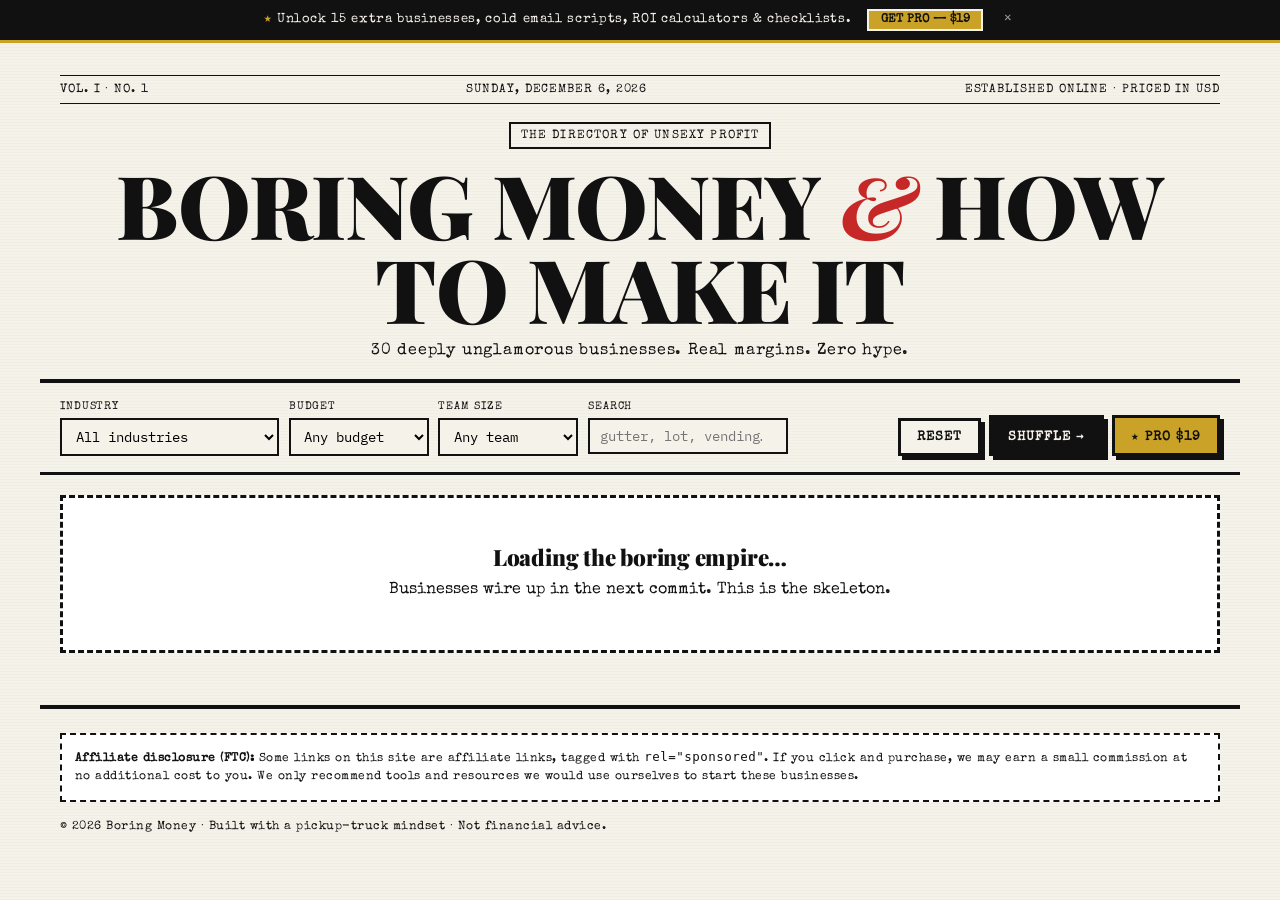
==== boring-money.html @ 85bd0aa6 "Add Boring Money app skeleton (Commit 1/3) Brutalist newspaper UI, Pro unlock scaffolding, modal + t" ====
<!DOCTYPE html>
<html lang="en">
<head>
<meta charset="UTF-8">
<meta name="viewport" content="width=device-width,initial-scale=1">
<meta name="description" content="Boring Money — the directory of unsexy, unglamorous, deeply profitable businesses you can start with sweat and a pickup truck.">
<title>BORING MONEY — Unsexy Businesses That Print Cash</title>
<link rel="preconnect" href="https://fonts.googleapis.com">
<link rel="preconnect" href="https://fonts.gstatic.com" crossorigin>
<link href="https://fonts.googleapis.com/css2?family=Playfair+Display:wght@700;900&family=Special+Elite&family=IBM+Plex+Mono:wght@400;600;700&display=swap" rel="stylesheet">
<style>
/* ============================================================
   BORING MONEY — brutalist newspaper aesthetic
   Free = black ink on newsprint cream.
   Pro  = gold-leaf premium treatment (stacked, not replacing).
   ============================================================ */

*,*::before,*::after{box-sizing:border-box;margin:0;padding:0}
html{scroll-behavior:smooth}
body{
  font-family:'IBM Plex Mono',ui-monospace,Menlo,monospace;
  background:#f5f2ea;
  color:#111;
  line-height:1.5;
  min-height:100vh;
  -webkit-font-smoothing:antialiased;
  background-image:
    repeating-linear-gradient(0deg, rgba(0,0,0,0.018) 0 1px, transparent 1px 3px);
}
a{color:inherit;text-decoration:underline;text-underline-offset:3px;text-decoration-thickness:2px}
a:hover{background:#111;color:#f5f2ea}
button{font-family:inherit;cursor:pointer;background:none;border:none;color:inherit}
h1,h2,h3,h4{font-family:'Playfair Display',Georgia,serif;font-weight:900;letter-spacing:-0.01em;line-height:1.05}
.meta{font-family:'Special Elite',monospace;letter-spacing:0.04em;text-transform:uppercase;font-size:.78rem}

/* ---------- Pro banner (sticky, subtle) ---------- */
.pro-banner{
  position:sticky;top:0;z-index:50;
  background:#111;color:#f5f2ea;
  border-bottom:3px solid #c9a227;
  font-family:'Special Elite',monospace;
  font-size:.82rem;letter-spacing:.05em;
  padding:.55rem 1rem;
  display:flex;align-items:center;justify-content:center;gap:1rem;flex-wrap:wrap;
}
.pro-banner .gold{color:#c9a227;font-weight:700}
.pro-banner button.cta{
  background:#c9a227;color:#111;padding:.2rem .7rem;border:2px solid #f5f2ea;
  font-weight:700;text-transform:uppercase;font-size:.75rem;
}
.pro-banner button.cta:hover{background:#f5f2ea;color:#111;border-color:#c9a227}
.pro-banner .dismiss{opacity:.6;font-size:1rem;padding:0 .3rem}
.pro-banner .dismiss:hover{opacity:1;background:none;color:#c9a227}
body.is-pro .pro-banner{background:#c9a227;color:#111;border-bottom-color:#111}
body.is-pro .pro-banner .gold{color:#111}
body.is-pro .pro-banner button.cta{display:none}

/* ---------- Masthead (newspaper-style header) ---------- */
.masthead{
  max-width:1200px;margin:0 auto;padding:2rem 1.25rem 1rem;
  border-bottom:4px solid #111;text-align:center;
}
.masthead .dateline{
  display:flex;justify-content:space-between;align-items:center;
  border-top:1px solid #111;border-bottom:1px solid #111;
  padding:.3rem 0;margin-bottom:1rem;
  font-family:'Special Elite',monospace;font-size:.72rem;letter-spacing:.08em;text-transform:uppercase;
}
.masthead h1{
  font-size:clamp(2.4rem,8vw,5.5rem);
  line-height:.95;
  text-transform:uppercase;
}
.masthead h1 .amp{font-style:italic;font-weight:700;color:#c62828}
.masthead .tagline{
  font-family:'Special Elite',monospace;
  margin-top:.6rem;font-size:1rem;letter-spacing:.05em;
}
.masthead .kicker{
  display:inline-block;border:2px solid #111;padding:.2rem .6rem;margin-bottom:.8rem;
  font-family:'Special Elite',monospace;text-transform:uppercase;font-size:.72rem;letter-spacing:.1em;
}

/* ---------- Toolbar (filters + shuffle + pro unlock) ---------- */
.toolbar{
  max-width:1200px;margin:0 auto;padding:1rem 1.25rem;
  border-bottom:3px solid #111;
  display:grid;
  grid-template-columns:1fr auto;
  gap:1rem;align-items:end;
}
.filters{display:flex;flex-wrap:wrap;gap:.6rem}
.filters label{
  display:flex;flex-direction:column;gap:.15rem;
  font-family:'Special Elite',monospace;font-size:.7rem;letter-spacing:.08em;text-transform:uppercase;
}
.filters select,.filters input[type=search]{
  font-family:'IBM Plex Mono',monospace;font-size:.85rem;
  background:#f5f2ea;border:2px solid #111;padding:.45rem .6rem;min-width:140px;
  border-radius:0;
}
.filters input[type=search]{min-width:200px}
.filters select:focus,.filters input[type=search]:focus{outline:3px solid #c62828;outline-offset:-2px}
.actions{display:flex;gap:.5rem;flex-wrap:wrap;justify-content:flex-end;align-items:flex-end}
.btn{
  font-family:'Special Elite',monospace;
  text-transform:uppercase;letter-spacing:.08em;
  padding:.6rem 1rem;border:3px solid #111;background:#f5f2ea;color:#111;
  font-size:.8rem;font-weight:700;
  box-shadow:4px 4px 0 #111;
  transition:transform .08s ease, box-shadow .08s ease;
}
.btn:hover{transform:translate(2px,2px);box-shadow:2px 2px 0 #111}
.btn:active{transform:translate(4px,4px);box-shadow:0 0 0 #111}
.btn-primary{background:#111;color:#f5f2ea}
.btn-gold{background:#c9a227;color:#111;border-color:#111;box-shadow:4px 4px 0 #111}
.btn-gold:hover{background:#b9901c}
.btn-danger{background:#c62828;color:#f5f2ea}

/* ---------- Grid of cards ---------- */
.grid{
  max-width:1200px;margin:0 auto;padding:1.25rem;
  display:grid;gap:1rem;
  grid-template-columns:repeat(auto-fill,minmax(280px,1fr));
}
.grid-heading{
  grid-column:1/-1;
  display:flex;align-items:baseline;justify-content:space-between;gap:1rem;
  border-top:6px double #111;border-bottom:2px solid #111;
  padding:.6rem 0;margin-top:1rem;
}
.grid-heading h2{font-size:1.6rem;text-transform:uppercase}
.grid-heading .meta{opacity:.75}

/* ---------- Business card ---------- */
.card{
  background:#fff;border:3px solid #111;
  padding:1rem;position:relative;
  display:flex;flex-direction:column;gap:.6rem;
  box-shadow:5px 5px 0 #111;
  transition:transform .1s ease, box-shadow .1s ease;
  cursor:pointer;
  min-height:260px;
}
.card:hover{transform:translate(-2px,-2px);box-shadow:7px 7px 0 #111}
.card .industry-tag{
  position:absolute;top:-1px;left:-1px;
  background:#111;color:#f5f2ea;
  font-family:'Special Elite',monospace;font-size:.65rem;
  padding:.15rem .45rem;letter-spacing:.08em;text-transform:uppercase;
}
.card h3{font-size:1.45rem;line-height:1.05;padding-top:1rem;text-transform:uppercase}
.card .desc{font-size:.85rem;opacity:.85;flex:1}
.card .stats{
  display:grid;grid-template-columns:repeat(2,1fr);gap:.3rem .8rem;
  font-size:.72rem;font-family:'Special Elite',monospace;
  border-top:1px dashed #111;padding-top:.5rem;
}
.card .stats b{font-family:'IBM Plex Mono',monospace;font-weight:700;display:block;font-size:.9rem}
.card .tags{display:flex;flex-wrap:wrap;gap:.3rem}
.card .tag{
  font-family:'Special Elite',monospace;font-size:.65rem;
  border:1.5px solid #111;padding:.08rem .35rem;text-transform:uppercase;letter-spacing:.04em;
}
.card .score-stamp{
  position:absolute;top:.6rem;right:.6rem;
  width:54px;height:54px;border-radius:50%;
  border:2.5px solid #111;
  display:flex;flex-direction:column;align-items:center;justify-content:center;
  font-family:'Special Elite',monospace;
  transform:rotate(8deg);
  background:#f5f2ea;
}
.card .score-stamp .n{font-size:1.2rem;font-weight:700;line-height:1}
.card .score-stamp .l{font-size:.55rem;letter-spacing:.06em}

/* Pro-only cards: gold treatment + lock */
.card.pro{
  background:#fff8e1;border-color:#8a6a00;
  box-shadow:5px 5px 0 #c9a227;
}
.card.pro:hover{box-shadow:7px 7px 0 #c9a227}
.card.pro .industry-tag{background:#c9a227;color:#111}
.card.pro .score-stamp{border-color:#8a6a00;background:#c9a227;color:#111}
.card.pro .pro-badge{
  position:absolute;top:.5rem;right:4rem;
  background:#c9a227;color:#111;
  font-family:'Special Elite',monospace;font-size:.65rem;
  padding:.1rem .4rem;border:2px solid #111;
  transform:rotate(-6deg);letter-spacing:.1em;font-weight:700;
}
.card.locked{position:relative;overflow:hidden}
.card.locked .lock-overlay{
  position:absolute;inset:0;
  background:rgba(255,248,225,0.82);
  backdrop-filter:blur(4px);-webkit-backdrop-filter:blur(4px);
  display:flex;flex-direction:column;align-items:center;justify-content:center;gap:.7rem;
  text-align:center;padding:1rem;
}
.card.locked .lock-overlay .lock-icon{font-size:2rem}
.card.locked .lock-overlay h4{font-family:'Playfair Display',serif;font-size:1.1rem;text-transform:uppercase}
.card.locked .lock-overlay p{font-size:.78rem;opacity:.85}
body.is-pro .card.locked .lock-overlay{display:none}

/* ---------- Modal ---------- */
.modal-backdrop{
  position:fixed;inset:0;background:rgba(17,17,17,.75);
  display:none;align-items:flex-start;justify-content:center;
  padding:2rem 1rem;z-index:100;overflow-y:auto;
}
.modal-backdrop.open{display:flex}
.modal{
  background:#f5f2ea;border:4px solid #111;
  max-width:820px;width:100%;
  box-shadow:12px 12px 0 #111;
  position:relative;
}
.modal-head{
  background:#111;color:#f5f2ea;
  padding:1rem 1.25rem;
  display:flex;justify-content:space-between;align-items:flex-start;gap:1rem;
  border-bottom:4px solid #c62828;
}
.modal-head h2{font-size:clamp(1.5rem,3.5vw,2.3rem);text-transform:uppercase;line-height:1}
.modal-head .sub{font-family:'Special Elite',monospace;font-size:.78rem;letter-spacing:.08em;opacity:.8;margin-top:.3rem}
.modal-close{
  background:#c62828;color:#f5f2ea;font-size:1.3rem;
  width:2rem;height:2rem;line-height:1;
  border:2px solid #f5f2ea;flex-shrink:0;
}
.modal-close:hover{background:#f5f2ea;color:#c62828;border-color:#c62828}
.modal-body{padding:1.25rem}
.modal-body section{border-top:2px solid #111;padding:1rem 0;margin-top:1rem}
.modal-body section:first-child{border-top:none;margin-top:0;padding-top:0}
.modal-body h3{
  font-size:1.25rem;margin-bottom:.6rem;text-transform:uppercase;
  display:flex;align-items:center;gap:.6rem;
}
.modal-body h3::before{content:"§";color:#c62828}
.modal-body .stat-row{
  display:grid;grid-template-columns:repeat(auto-fit,minmax(140px,1fr));gap:.6rem;
}
.modal-body .stat-box{
  background:#fff;border:2.5px solid #111;padding:.6rem;
}
.modal-body .stat-box .l{font-family:'Special Elite',monospace;font-size:.65rem;letter-spacing:.08em;text-transform:uppercase;opacity:.8}
.modal-body .stat-box .v{font-family:'Playfair Display',serif;font-weight:900;font-size:1.2rem;line-height:1.1}
.modal-body ol{padding-left:1.2rem;display:flex;flex-direction:column;gap:.35rem}
.modal-body ol li{font-size:.88rem}
.modal-body .aff-list{display:flex;flex-direction:column;gap:.55rem;margin-top:.4rem}
.modal-body .aff-item{
  border:2px solid #111;background:#fff;padding:.6rem .8rem;
  display:flex;justify-content:space-between;align-items:center;gap:.8rem;
  font-size:.85rem;
}
.modal-body .aff-item .aff-disclosure{font-family:'Special Elite',monospace;font-size:.62rem;opacity:.7}
.modal-body .aff-cta{
  background:#111;color:#f5f2ea;padding:.3rem .7rem;
  text-decoration:none;font-family:'Special Elite',monospace;font-size:.75rem;letter-spacing:.06em;text-transform:uppercase;
  border:2px solid #111;flex-shrink:0;
}
.modal-body .aff-cta:hover{background:#c9a227;color:#111}

/* Pro sections inside modal */
.pro-section{
  background:#fff8e1;border:3px solid #c9a227;
  padding:1rem;margin-top:1rem;position:relative;
}
.pro-section::before{
  content:"PRO";position:absolute;top:-12px;left:1rem;
  background:#c9a227;color:#111;font-family:'Special Elite',monospace;
  padding:.1rem .5rem;border:2px solid #111;font-weight:700;letter-spacing:.12em;font-size:.7rem;
}
.pro-section h3::before{content:"★";color:#c9a227}
.pro-locked{
  position:relative;min-height:80px;
  background:repeating-linear-gradient(45deg,#fff8e1 0 10px,#f3e4a8 10px 20px);
  border:3px dashed #8a6a00;
  padding:1.2rem;text-align:center;
  font-family:'Special Elite',monospace;
}
.pro-locked strong{display:block;font-size:1rem;margin-bottom:.3rem}
body.is-pro .pro-locked{display:none}
body:not(.is-pro) .pro-content{display:none}

/* ROI calculator */
.roi-calc{display:grid;grid-template-columns:repeat(auto-fit,minmax(180px,1fr));gap:.7rem;margin-top:.6rem}
.roi-input{display:flex;flex-direction:column;gap:.2rem}
.roi-input label{font-family:'Special Elite',monospace;font-size:.7rem;letter-spacing:.06em;text-transform:uppercase}
.roi-input input{
  font-family:'IBM Plex Mono',monospace;font-size:.95rem;
  background:#fff;border:2px solid #111;padding:.4rem .5rem;border-radius:0;
}
.roi-output{
  margin-top:.8rem;background:#111;color:#c9a227;padding:.8rem;
  display:grid;grid-template-columns:repeat(auto-fit,minmax(160px,1fr));gap:.6rem;
}
.roi-output .o{border-left:3px solid #c9a227;padding-left:.5rem}
.roi-output .o .l{font-family:'Special Elite',monospace;font-size:.65rem;letter-spacing:.06em;text-transform:uppercase;color:#f5f2ea;opacity:.7}
.roi-output .o .v{font-family:'Playfair Display',serif;font-weight:900;font-size:1.4rem;color:#c9a227}

/* Email template */
.email-tpl{background:#111;color:#f5f2ea;border:3px solid #c9a227;padding:1rem;font-size:.82rem;white-space:pre-wrap}
.email-tpl .subj{color:#c9a227;font-weight:700;margin-bottom:.5rem}

/* Checklist */
.checklist{list-style:none;padding:0;display:flex;flex-direction:column;gap:.3rem}
.checklist li{
  display:flex;align-items:flex-start;gap:.5rem;
  padding:.35rem .5rem;border:2px solid #111;background:#fff;font-size:.85rem;
}
.checklist li input[type=checkbox]{accent-color:#c9a227;transform:scale(1.2);margin-top:.2rem;flex-shrink:0}
.checklist li.done{text-decoration:line-through;opacity:.55;background:#fff8e1}

/* ---------- Unlock modal ---------- */
.unlock-modal .modal{max-width:520px}
.unlock-modal .price{
  font-family:'Playfair Display',serif;font-weight:900;font-size:3rem;line-height:1;color:#c9a227;
  display:flex;align-items:baseline;gap:.4rem;
}
.unlock-modal .price small{font-size:1rem;color:#f5f2ea;font-family:'Special Elite',monospace}
.unlock-modal ul{list-style:none;padding:0;display:flex;flex-direction:column;gap:.4rem;margin:1rem 0}
.unlock-modal ul li{
  padding-left:1.8rem;position:relative;font-size:.9rem;
}
.unlock-modal ul li::before{
  content:"★";position:absolute;left:0;top:0;
  color:#c9a227;font-size:1.2rem;line-height:1;
}

/* ---------- Footer / disclosure ---------- */
footer.site-footer{
  max-width:1200px;margin:2rem auto 0;padding:1.5rem 1.25rem;
  border-top:4px solid #111;
  font-family:'Special Elite',monospace;font-size:.78rem;letter-spacing:.04em;
  display:grid;gap:1rem;
}
.disclosure{
  border:2px dashed #111;padding:.8rem;background:#fff;
}

/* ---------- Toast ---------- */
.toast{
  position:fixed;bottom:1rem;left:50%;transform:translateX(-50%);
  background:#111;color:#c9a227;padding:.7rem 1.2rem;
  border:3px solid #c9a227;font-family:'Special Elite',monospace;letter-spacing:.08em;
  z-index:200;font-size:.85rem;
  animation:toast-in .25s ease;
}
@keyframes toast-in{from{transform:translate(-50%,20px);opacity:0}to{transform:translate(-50%,0);opacity:1}}

/* ---------- Empty state ---------- */
.empty-state{
  grid-column:1/-1;padding:3rem;text-align:center;
  border:3px dashed #111;background:#fff;
  font-family:'Special Elite',monospace;
}

/* ---------- Responsive ---------- */
@media(max-width:720px){
  .toolbar{grid-template-columns:1fr}
  .actions{justify-content:flex-start}
  .masthead h1{font-size:clamp(2.2rem,10vw,4rem)}
  .modal-body{padding:1rem}
  .card{min-height:auto}
  .filters select,.filters input[type=search]{min-width:0;width:100%}
  .filters label{flex:1 1 40%}
}

@media print{
  .pro-banner,.toolbar,footer,.modal-close,.btn{display:none!important}
  .modal-backdrop{position:static;background:none;padding:0}
  .modal{box-shadow:none;border:2px solid #111;max-width:100%}
  body{background:#fff}
}
</style>
</head>
<body>

<!-- ================= STICKY PRO BANNER ================= -->
<div class="pro-banner" id="proBanner" role="complementary">
  <span><span class="gold">★</span> Unlock 15 extra businesses, cold email scripts, ROI calculators & checklists.</span>
  <button class="cta" data-action="open-unlock">Get Pro — $19</button>
  <button class="dismiss" aria-label="Dismiss" data-action="dismiss-banner">×</button>
</div>

<!-- ================= MASTHEAD ================= -->
<header class="masthead">
  <div class="dateline">
    <span>Vol. I · No. 1</span>
    <span id="todayDate">—</span>
    <span>Established online · Priced in USD</span>
  </div>
  <span class="kicker">The Directory of Unsexy Profit</span>
  <h1>Boring Money <span class="amp">&amp;</span> How to Make It</h1>
  <p class="tagline">30 deeply unglamorous businesses. Real margins. Zero hype.</p>
</header>

<!-- ================= TOOLBAR (filters + actions) ================= -->
<div class="toolbar">
  <div class="filters" id="filters">
    <label>Industry
      <select id="f-industry">
        <option value="">All industries</option>
        <option value="cleaning">Cleaning</option>
        <option value="vending">Vending / Self-service</option>
        <option value="outdoor">Outdoor / Property</option>
        <option value="trade">Trade services</option>
        <option value="logistics">Mobile / Logistics</option>
        <option value="niche">Niche B2B</option>
      </select>
    </label>
    <label>Budget
      <select id="f-budget">
        <option value="">Any budget</option>
        <option value="low">Under $5k</option>
        <option value="mid">$5k – $25k</option>
        <option value="high">$25k +</option>
      </select>
    </label>
    <label>Team size
      <select id="f-team">
        <option value="">Any team</option>
        <option value="solo">Solo</option>
        <option value="small">2–4 people</option>
        <option value="larger">5+ people</option>
      </select>
    </label>
    <label>Search
      <input id="f-search" type="search" placeholder="gutter, lot, vending…">
    </label>
  </div>
  <div class="actions">
    <button class="btn" data-action="reset">Reset</button>
    <button class="btn btn-primary" data-action="shuffle">Shuffle →</button>
    <button class="btn btn-gold" data-action="open-unlock" id="unlockBtn">★ Pro $19</button>
  </div>
</div>

<!-- ================= CARDS GRID (populated by JS) ================= -->
<main class="grid" id="grid" aria-live="polite"></main>

<!-- ================= DETAIL MODAL (populated by JS) ================= -->
<div class="modal-backdrop" id="modal" role="dialog" aria-modal="true" aria-labelledby="modalTitle">
  <div class="modal">
    <div class="modal-head">
      <div>
        <h2 id="modalTitle">—</h2>
        <div class="sub" id="modalSub">—</div>
      </div>
      <button class="modal-close" data-action="close-modal" aria-label="Close">×</button>
    </div>
    <div class="modal-body" id="modalBody"></div>
  </div>
</div>

<!-- ================= UNLOCK MODAL ================= -->
<div class="modal-backdrop unlock-modal" id="unlockModal" role="dialog" aria-modal="true">
  <div class="modal">
    <div class="modal-head">
      <div>
        <h2>Unlock The Pro Pack</h2>
        <div class="sub">One-time purchase · Lifetime updates</div>
      </div>
      <button class="modal-close" data-action="close-unlock" aria-label="Close">×</button>
    </div>
    <div class="modal-body">
      <div class="price">$19<small>/ one-time</small></div>
      <ul>
        <li>15 additional boring businesses (porta-potty rental, ATM routes, concrete leveling…)</li>
        <li>1 cold email template per industry (6 tested scripts)</li>
        <li>ROI calculator embedded on the top 5 businesses</li>
        <li>12-step startup checklist per business</li>
        <li>Lifetime free updates — new businesses added monthly</li>
      </ul>
      <!-- AFFILIATE: gumroad-pro-pack -->
      <a class="btn btn-gold" href="#" data-aff="gumroad-pro-pack" rel="nofollow" style="display:block;text-align:center;text-decoration:none;padding:.9rem 1rem;font-size:1rem">
        Buy on Gumroad — $19 →
      </a>
      <p class="meta" style="margin-top:.8rem;opacity:.7;text-align:center">
        Already purchased? <button class="btn" style="padding:.35rem .6rem;box-shadow:none" data-action="simulate-pro">Simulate unlock (dev)</button>
      </p>
    </div>
  </div>
</div>

<!-- ================= FOOTER ================= -->
<footer class="site-footer">
  <div class="disclosure">
    <strong>Affiliate disclosure (FTC):</strong>
    Some links on this site are affiliate links, tagged with <code>rel="sponsored"</code>.
    If you click and purchase, we may earn a small commission at no additional cost to you.
    We only recommend tools and resources we would use ourselves to start these businesses.
  </div>
  <div>
    © <span id="year">—</span> Boring Money · Built with a pickup-truck mindset · Not financial advice.
  </div>
</footer>

<script>
/* ============================================================
   BORING MONEY — app state + skeleton logic
   Data (30 businesses) + render + features arrive in Commit 2–3.
   ============================================================ */

const state = {
  businesses: [],          // will be filled in Commit 2
  emailTemplates: {},      // Commit 3
  roiCalcs: {},            // Commit 3
  filters: { industry:'', budget:'', team:'', search:'' },
  isPro: false,
};

/* ---- Pro unlock detection ---- */
function detectPro(){
  const params = new URLSearchParams(location.search);
  if (params.get('pro') === 'true') {
    localStorage.setItem('boringMoneyPro', 'true');
  }
  state.isPro = localStorage.getItem('boringMoneyPro') === 'true';
  document.body.classList.toggle('is-pro', state.isPro);
}

/* ---- Dateline + footer year ---- */
(function headerDates(){
  const d = new Date();
  const fmt = d.toLocaleDateString('en-US', { weekday:'long', month:'long', day:'numeric', year:'numeric' });
  document.getElementById('todayDate').textContent = fmt.toUpperCase();
  document.getElementById('year').textContent = d.getFullYear();
})();

/* ---- Banner dismiss (session only) ---- */
if (sessionStorage.getItem('proBannerDismissed') === '1') {
  document.getElementById('proBanner').style.display = 'none';
}

/* ---- Toast helper ---- */
function toast(msg){
  const t = document.createElement('div');
  t.className = 'toast'; t.textContent = msg;
  document.body.appendChild(t);
  setTimeout(()=>t.remove(), 2200);
}

/* ---- Global delegated actions ---- */
document.addEventListener('click', (e) => {
  const t = e.target.closest('[data-action]');
  if (!t) return;
  const a = t.dataset.action;
  if (a === 'open-unlock')    document.getElementById('unlockModal').classList.add('open');
  if (a === 'close-unlock')   document.getElementById('unlockModal').classList.remove('open');
  if (a === 'close-modal')    document.getElementById('modal').classList.remove('open');
  if (a === 'dismiss-banner'){
    sessionStorage.setItem('proBannerDismissed','1');
    document.getElementById('proBanner').style.display='none';
  }
  if (a === 'simulate-pro'){
    localStorage.setItem('boringMoneyPro','true');
    state.isPro = true;
    document.body.classList.add('is-pro');
    document.getElementById('unlockModal').classList.remove('open');
    toast('Pro unlocked — enjoy.');
    if (typeof render === 'function') render();
  }
  if (a === 'shuffle' && typeof shuffle === 'function') shuffle();
  if (a === 'reset' && typeof resetFilters === 'function') resetFilters();
});

/* ---- Close modals with Escape or backdrop click ---- */
document.addEventListener('keydown', e => {
  if (e.key === 'Escape') document.querySelectorAll('.modal-backdrop.open').forEach(m => m.classList.remove('open'));
});
document.querySelectorAll('.modal-backdrop').forEach(bd => {
  bd.addEventListener('click', e => { if (e.target === bd) bd.classList.remove('open'); });
});

/* ---- Empty-state placeholder until Commit 2 wires data ---- */
document.getElementById('grid').innerHTML = `
  <div class="empty-state">
    <h3 style="font-size:1.4rem;margin-bottom:.5rem">Loading the boring empire…</h3>
    <p>Businesses wire up in the next commit. This is the skeleton.</p>
  </div>
`;

detectPro();
</script>
</body>
</html>
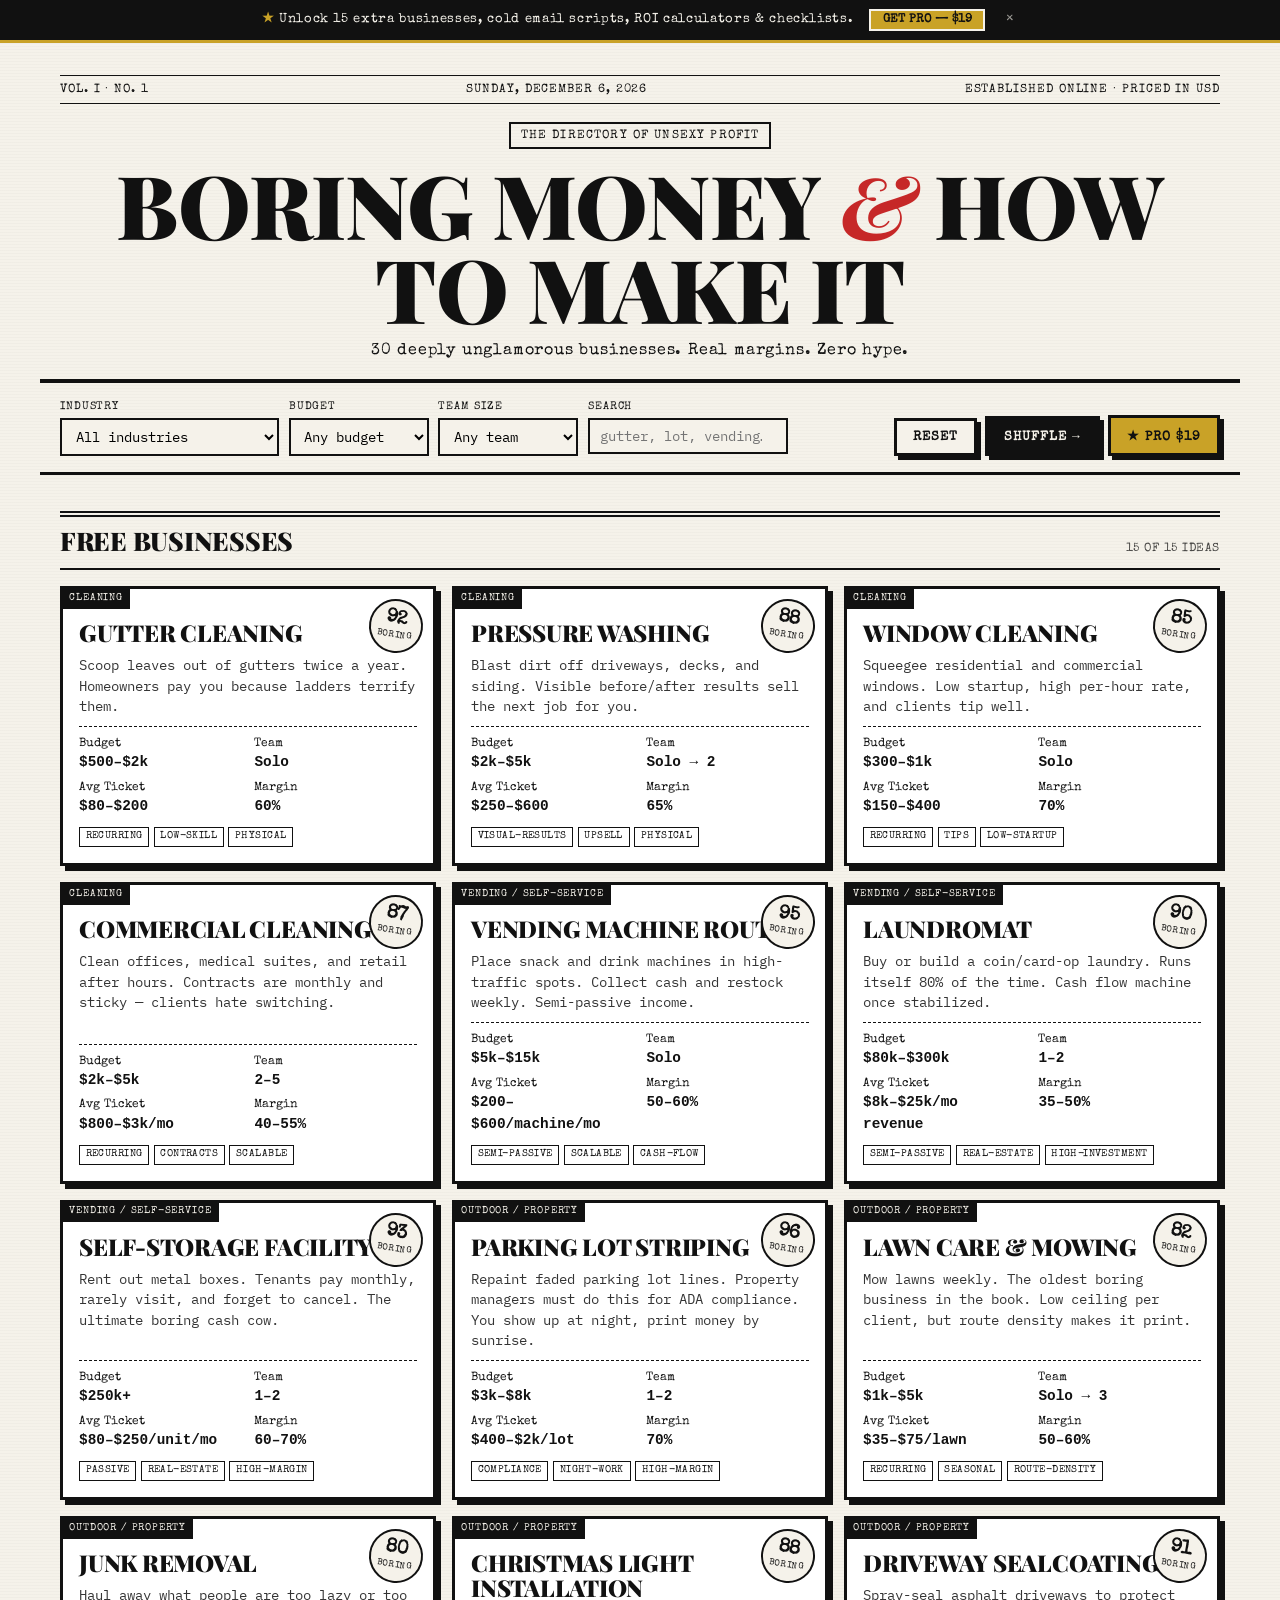
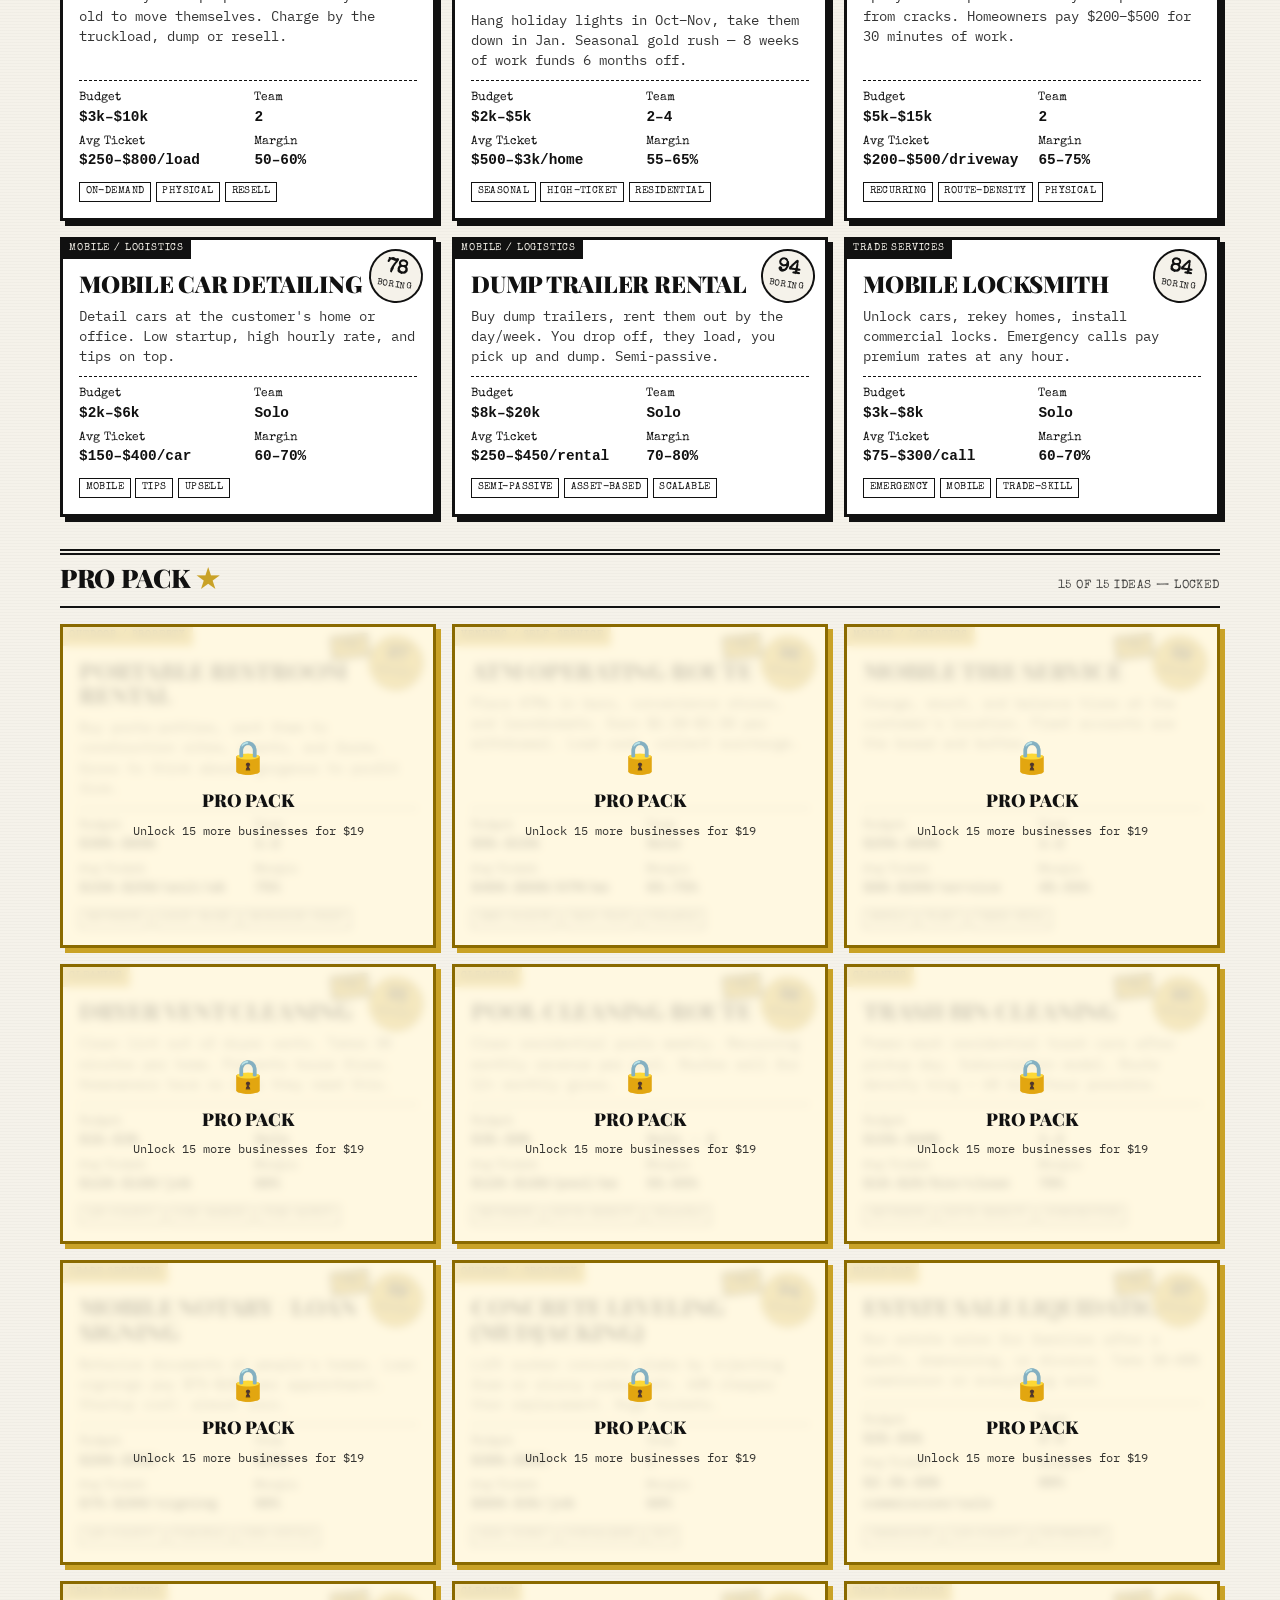
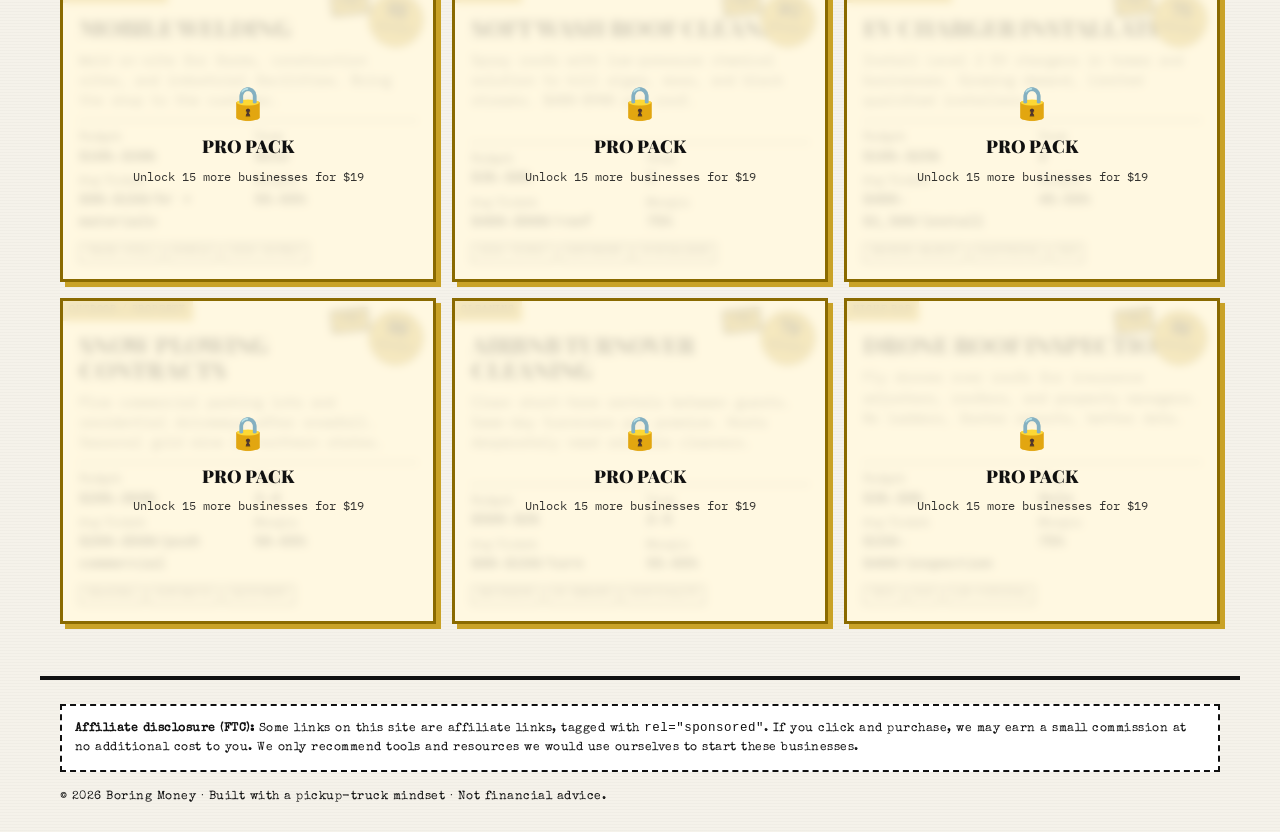
==== commit 1296304f: "Add full Boring Money app: 30 businesses, monetization, Pro Pack - 15 free + 15 Pro businesses with " ====
--- a/boring-money.html
+++ b/boring-money.html
@@ -497,92 +497,398 @@
   </div>
 </footer>
 
+
 <script>
-/* ============================================================
-   BORING MONEY — app state + skeleton logic
-   Data (30 businesses) + render + features arrive in Commit 2–3.
-   ============================================================ */
-
+const BUSINESSES = [
+{id:'gutter',name:'Gutter Cleaning',industry:'cleaning',industryLabel:'Cleaning',desc:'Scoop leaves out of gutters twice a year. Homeowners pay you because ladders terrify them.',format:'On-site service',budget:'$500–$2k',budgetTier:'low',team:'Solo',teamTier:'solo',boringScore:92,metrics:{ticket:'$80–$200',margin:'60%',frequency:'2×/yr/home'},tags:['recurring','low-skill','physical'],why:'Half of US homeowners cannot safely climb a 24ft ladder. The job is annoying enough nobody DIYs twice. 6 jobs per day in one neighborhood pays better than most tech salaries.',steps:['Buy a 28ft ladder, gutter scoop, leaf blower, tarps (~$700).','Get $1M general liability insurance (NEXT or Hiscox, ~$45/mo).','Door-hang 500 flyers in neighborhoods with mature trees.','Quote on the spot — single-story $100, two-story $175.','Pre-book Oct/Nov and Mar/Apr — same homes, both seasons.','After 50 jobs, hire a helper at $20/hr to double route capacity.'],margin_detail:'2-hour single-story job at $150 = $75/hr gross. Materials ~$2/job. Insurance + fuel + ads ~20%. Net margin ~60%.',risk:'Falls from ladders. Wear a harness on 2+ stories. Never work alone on steep roofs. Cap at 30ft ladders.',pro:false,affiliates:[{id:'amazon-gutter-scoop',label:'28ft ladder + gutter scoop kit',cta:'Buy on Amazon'},{id:'next-insurance-cleaning',label:'NEXT cleaning business insurance',cta:'Get Quote'},{id:'jobber-crm',label:'Jobber — schedule, quote, invoice',cta:'Try Jobber'}]},
+{id:'pressure',name:'Pressure Washing',industry:'cleaning',industryLabel:'Cleaning',desc:'Blast dirt off driveways, decks, and siding. Visible before/after results sell the next job for you.',format:'On-site service',budget:'$2k–$5k',budgetTier:'low',team:'Solo → 2',teamTier:'solo',boringScore:88,metrics:{ticket:'$250–$600',margin:'65%',frequency:'1×/yr'},tags:['visual-results','upsell','physical'],why:'Homeowners love instant gratification — a dirty driveway becomes spotless in 30 minutes. Your before/after photos are your best ad. HOAs and property managers give recurring contracts.',steps:['Buy a 3000+ PSI gas pressure washer, surface cleaner, hose reel (~$2k).','Get general liability + a business license in your county.','Post before/after photos in local Facebook groups and Nextdoor.','Price by sqft: driveways ~$0.15/sqft, decks ~$0.30/sqft.','Add soft-wash house siding as premium upsell (2× ticket).','After 3 months, buy a second machine and hire a helper.'],margin_detail:'Average driveway: 600sqft × $0.15 = $90 in 25min. House + driveway combo = $350 in 2hrs. Chemical costs ~$15/job. Net ~65%.',risk:'Surface damage from incorrect PSI. Practice on your own property first. Soft-wash for painted surfaces. Carry $1M liability.',pro:false,affiliates:[{id:'amazon-pressure-washer',label:'3000 PSI pressure washer starter kit',cta:'Buy on Amazon'},{id:'amazon-surface-cleaner',label:'20" surface cleaner attachment',cta:'Buy on Amazon'},{id:'housecall-pro',label:'Housecall Pro — booking + payments',cta:'Try Free'}]},
+{id:'window',name:'Window Cleaning',industry:'cleaning',industryLabel:'Cleaning',desc:'Squeegee residential and commercial windows. Low startup, high per-hour rate, and clients tip well.',format:'On-site service',budget:'$300–$1k',budgetTier:'low',team:'Solo',teamTier:'solo',boringScore:85,metrics:{ticket:'$150–$400',margin:'70%',frequency:'2–4×/yr'},tags:['recurring','tips','low-startup'],why:'Commercial buildings need monthly cleaning. Residential clients book quarterly. A $300 kit gets you started and you can charge $8–$15 per pane. Nobody wants to do this themselves.',steps:['Buy a professional squeegee set, bucket, T-bar, extension pole (~$300).','Practice the "S-technique" on your own windows until streak-free.','Offer free demo cleans to 3 neighbors, photograph results.','Price per pane ($8–$12 residential, $3–$5 commercial per pane).','Land 2–3 commercial contracts for stable monthly base revenue.','Add pressure washing as an upsell to existing window clients.'],margin_detail:'20-window residential job at $10/pane = $200 in 1.5hrs. Supplies ~$3. Travel ~$10. Net ~$93/hr.',risk:'Heights. Use WFP (water-fed pole) for 2+ stories instead of ladders. Insure for $1M general liability.',pro:false,affiliates:[{id:'amazon-squeegee-kit',label:'Professional squeegee starter set',cta:'Buy on Amazon'},{id:'jobber-crm',label:'Jobber — quotes + scheduling',cta:'Try Jobber'},{id:'skillshare-window',label:'Window cleaning technique course',cta:'Start Free Trial'}]},
+{id:'commercial-cleaning',name:'Commercial Cleaning',industry:'cleaning',industryLabel:'Cleaning',desc:'Clean offices, medical suites, and retail after hours. Contracts are monthly and sticky — clients hate switching.',format:'Contract service',budget:'$2k–$5k',budgetTier:'low',team:'2–5',teamTier:'small',boringScore:87,metrics:{ticket:'$800–$3k/mo',margin:'40–55%',frequency:'Monthly contract'},tags:['recurring','contracts','scalable'],why:'Commercial cleaning contracts are the stickiest revenue in service businesses. Once you are in, switching cost is high. A 10-contract portfolio at $1.5k/mo = $15k MRR with 2–3 employees.',steps:['Get liability insurance + a janitorial bond (~$80/mo combined).','Buy a commercial vacuum, mop system, and chemical kit (~$1.5k).','Walk into 20 offices/medical suites per week and leave a one-page quote.','Price per sqft: offices $0.08–$0.15/sqft/clean, medical $0.15–$0.25.','Hire part-time cleaners at $15–$18/hr as you land contracts.','Systematize with checklists — you manage routes, not mops.'],margin_detail:'A 5,000sqft office 3×/week at $0.10/sqft = $6k/mo. Labor ~$3k. Supplies ~$400. Net ~$2.6k/mo per contract.',risk:'Keyholder liability — get bonded. Employee theft — background check everyone. Quality control — random night inspections.',pro:false,affiliates:[{id:'amazon-janitorial-kit',label:'Commercial cleaning starter kit',cta:'Buy on Amazon'},{id:'jobber-crm',label:'Jobber — crew scheduling + invoicing',cta:'Try Jobber'},{id:'next-insurance-janitorial',label:'Janitorial business insurance',cta:'Get Quote'}]},
+{id:'vending',name:'Vending Machine Route',industry:'vending',industryLabel:'Vending / Self-service',desc:'Place snack and drink machines in high-traffic spots. Collect cash and restock weekly. Semi-passive income.',format:'Asset-based route',budget:'$5k–$15k',budgetTier:'mid',team:'Solo',teamTier:'solo',boringScore:95,metrics:{ticket:'$200–$600/machine/mo',margin:'50–60%',frequency:'Weekly restock'},tags:['semi-passive','scalable','cash-flow'],why:'A single machine in a good location nets $300/mo profit for 30 minutes of restocking per week. At 20 machines you have a $6k/mo route that takes 2 days a week. Location is everything — laundromats, auto shops, break rooms.',steps:['Buy 2–3 refurbished combo machines ($1.5–$2.5k each) from local liquidators.','Pitch locations: laundromats, auto repair shops, warehouses, apartment lobbies.','Offer 10–15% commission or flat $50/mo rent to location owners.','Stock with data — track what sells, drop what does not.','Reinvest first 6 months of profit into more machines.','At 15+ machines, hire a stocker for $15/hr two days/week.'],margin_detail:'Machine doing $500/mo revenue. COGS ~40%. Commission ~10%. Net ~$250/mo/machine. A 20-machine route = ~$5k/mo net.',risk:'Bad locations kill ROI. Test before committing to long leases. Machines break — learn basic repair or budget $50/mo/machine for service.',pro:false,affiliates:[{id:'amazon-vending-supplies',label:'Vending machine locks + coin mechs',cta:'Buy on Amazon'},{id:'skillshare-vending',label:'Vending machine business course',cta:'Start Free Trial'},{id:'zenbusiness-llc',label:'Form your LLC in 10 minutes',cta:'Start with ZenBusiness'}]}
+];
+BUSINESSES.push(
+{id:'laundromat',name:'Laundromat',industry:'vending',industryLabel:'Vending / Self-service',desc:'Buy or build a coin/card-op laundry. Runs itself 80% of the time. Cash flow machine once stabilized.',format:'Facility-based',budget:'$80k–$300k',budgetTier:'high',team:'1–2',teamTier:'solo',boringScore:90,metrics:{ticket:'$8k–$25k/mo revenue',margin:'35–50%',frequency:'Daily'},tags:['semi-passive','real-estate','high-investment'],why:'Laundromats are the cockroach of small business — they survive every recession. Average store does $15k/mo revenue. Absentee-run with one attendant. SBA loans cover 80%+ of acquisition.',steps:['Scout locations — density of renters within 1 mile is the #1 metric.','Buy an existing laundromat (SBA 7a loan, 10% down) rather than building.','Retool: card payment systems increase revenue 15–20% vs coin-only.','Hire one part-time attendant for open/close and basic maintenance.','Add wash-and-fold service as premium upsell ($1.50–$2/lb).','Reinvest year-1 cash flow into upgrading oldest machines.'],margin_detail:'$15k/mo revenue. Utilities ~$3k. Rent ~$3k. Attendant ~$2k. Maintenance ~$1k. Net ~$6k/mo before debt service.',risk:'Lease terms are critical — negotiate 10-year with options. Water heater and sewer line failures are expensive. Budget $500/mo maintenance reserve.',pro:false,affiliates:[{id:'amazon-card-reader',label:'Card payment system for laundry',cta:'Buy on Amazon'},{id:'zenbusiness-llc',label:'Form your LLC',cta:'Start with ZenBusiness'},{id:'skillshare-laundromat',label:'Laundromat investing course',cta:'Start Free Trial'}]},
+{id:'self-storage',name:'Self-Storage Facility',industry:'vending',industryLabel:'Vending / Self-service',desc:'Rent out metal boxes. Tenants pay monthly, rarely visit, and forget to cancel. The ultimate boring cash cow.',format:'Facility-based',budget:'$250k+',budgetTier:'high',team:'1–2',teamTier:'solo',boringScore:93,metrics:{ticket:'$80–$250/unit/mo',margin:'60–70%',frequency:'Monthly'},tags:['passive','real-estate','high-margin'],why:'Self-storage has the highest profit margins in real estate. Tenants are sticky — average stay is 14 months. Climate-controlled units command premium pricing. Lien auctions recover bad debt.',steps:['Research supply/demand: look for areas with <7 sqft of storage per capita.','Buy existing facility or convert vacant retail/warehouse.','Install gate access, cameras, and online booking/payment.','Price 10–15% below the nearest competitor to fill fast.','Add tenant insurance as revenue stream ($12–$15/mo/unit, pure margin).','At 85%+ occupancy, raise rates 3–5% annually — tenants rarely leave over small increases.'],margin_detail:'100-unit facility at $150 avg/unit = $15k/mo. Property tax + insurance + maintenance ~$4k. Manager ~$2k. Net ~$9k/mo.',risk:'Oversupply in your market kills occupancy. Due diligence on local supply is non-negotiable. Environmental issues on land can surface late.',pro:false,affiliates:[{id:'zenbusiness-llc',label:'Form your storage LLC',cta:'Start with ZenBusiness'},{id:'next-insurance-property',label:'Commercial property insurance',cta:'Get Quote'}]},
+{id:'parking-striping',name:'Parking Lot Striping',industry:'outdoor',industryLabel:'Outdoor / Property',desc:'Repaint faded parking lot lines. Property managers must do this for ADA compliance. You show up at night, print money by sunrise.',format:'On-site service',budget:'$3k–$8k',budgetTier:'mid',team:'1–2',teamTier:'solo',boringScore:96,metrics:{ticket:'$400–$2k/lot',margin:'70%',frequency:'Every 1–2 yrs'},tags:['compliance','night-work','high-margin'],why:'ADA-compliant striping is legally required. Every commercial property needs it every 12–24 months. You work at night when lots are empty. Paint is cheap, labor is the only cost, and property managers cannot say no.',steps:['Buy a walk-behind striper machine, stencils, and traffic paint (~$3k).','Learn ADA specs: accessible space dimensions, signage requirements.','Drive commercial areas and photograph faded lots — that is your lead list.','Email property managers with the photo + a flat quote.','Work 8pm–4am when lots are empty. One lot per night.','Add fire lane painting, curb painting, and speed bumps as upsells.'],margin_detail:'A 200-stall lot: $1,200 job, 5hrs work. Paint ~$150. Machine wear ~$50. Net ~$1,000 = $200/hr.',risk:'Weather-dependent — rain cancels. Use fast-dry paint. Keep 3 jobs in the pipeline to backfill cancellations.',pro:false,affiliates:[{id:'amazon-striper-machine',label:'Parking lot striper machine',cta:'Buy on Amazon'},{id:'amazon-traffic-paint',label:'Traffic line paint (5 gal)',cta:'Buy on Amazon'},{id:'zenbusiness-llc',label:'Form your LLC',cta:'Start with ZenBusiness'}]},
+{id:'lawn',name:'Lawn Care & Mowing',industry:'outdoor',industryLabel:'Outdoor / Property',desc:'Mow lawns weekly. The oldest boring business in the book. Low ceiling per client, but route density makes it print.',format:'Route service',budget:'$1k–$5k',budgetTier:'low',team:'Solo → 3',teamTier:'solo',boringScore:82,metrics:{ticket:'$35–$75/lawn',margin:'50–60%',frequency:'Weekly, 32-wk season'},tags:['recurring','seasonal','route-density'],why:'Every homeowner with a lawn needs this. Route density is the secret — 15 lawns in one neighborhood = $600/day with minimal drive time. Seasonal, but snow services fill winter.',steps:['Buy a commercial mower, trimmer, blower, and trailer (~$3k used).','Door-knock the 3 densest neighborhoods within 10 minutes of your house.','Price at $40–$55 for standard residential (under 8k sqft).','Pack routes tight — never drive more than 5 minutes between jobs.','Add aeration, overseeding, and leaf cleanup as seasonal upsells.','Hire crew at $15/hr once you hit 40+ weekly accounts.'],margin_detail:'15 lawns/day × $45 avg = $675/day. Fuel ~$40. Dump fees ~$20. Net ~$615/day solo. 5 days × 32 weeks = $98k/season.',risk:'Equipment theft — lock your trailer, GPS-track your mowers. Physical burnout in summer — hydrate or hire.',pro:false,affiliates:[{id:'amazon-mower',label:'Commercial zero-turn mower',cta:'Buy on Amazon'},{id:'jobber-crm',label:'Jobber — route optimization',cta:'Try Jobber'},{id:'next-insurance-lawn',label:'Lawn care business insurance',cta:'Get Quote'}]},
+{id:'junk',name:'Junk Removal',industry:'outdoor',industryLabel:'Outdoor / Property',desc:'Haul away what people are too lazy or too old to move themselves. Charge by the truckload, dump or resell.',format:'On-demand service',budget:'$3k–$10k',budgetTier:'mid',team:'2',teamTier:'small',boringScore:80,metrics:{ticket:'$250–$800/load',margin:'50–60%',frequency:'On-demand'},tags:['on-demand','physical','resell'],why:'Americans accumulate too much stuff and will pay handsomely to make it disappear. Average job is $400 for 2 hours of work. Estate cleanouts and contractor debris are premium tiers.',steps:['Buy or rent a dump trailer and a truck to pull it (~$5k used combo).','List on Google Business, Yelp, and local Facebook marketplace.','Quote on-site by volume: 1/4 load, 1/2 load, full load pricing.','Separate resellable items — furniture, appliances, scrap metal = bonus revenue.','Build relationships with realtors for estate cleanout referrals.','Add dumpster rental as a passive complement (drop, pick up, dump).'],margin_detail:'Full load at $600. Dump fee ~$80. Fuel ~$40. Helper ~$80. Net ~$400 in 2.5hrs = $160/hr.',risk:'Back injuries — always lift with a partner, use dollies. Hazmat items (paint, chemicals) — know what you cannot take.',pro:false,affiliates:[{id:'amazon-dump-trailer',label:'Dump trailer accessories + straps',cta:'Buy on Amazon'},{id:'housecall-pro',label:'Housecall Pro — online booking',cta:'Try Free'},{id:'next-insurance-hauling',label:'Hauling business insurance',cta:'Get Quote'}]}
+);
+BUSINESSES.push(
+{id:'xmas-lights',name:'Christmas Light Installation',industry:'outdoor',industryLabel:'Outdoor / Property',desc:'Hang holiday lights in Oct–Nov, take them down in Jan. Seasonal gold rush — 8 weeks of work funds 6 months off.',format:'Seasonal service',budget:'$2k–$5k',budgetTier:'low',team:'2–4',teamTier:'small',boringScore:88,metrics:{ticket:'$500–$3k/home',margin:'55–65%',frequency:'Annual'},tags:['seasonal','high-ticket','residential'],why:'Wealthy homeowners will pay $1,500+ to not climb on their roof in December. The season is short (8 weeks install, 2 weeks takedown) but incredibly dense. Repeat clients book you every year.',steps:['Buy commercial-grade LED lights, clips, extension cords, timers (~$2k).','Photograph 3 free installs on friends\' homes for your portfolio.','Target homes >3,000 sqft in affluent neighborhoods — door-hang flyers in September.','Price per linear foot of roofline: $5–$9/ft installed.','Offer storage service — keep their lights in your garage for $100/yr.','Take deposits in September to lock schedule and fund materials.'],margin_detail:'Average home: 200ft roofline × $7/ft = $1,400. Materials ~$300. Labor (2 guys, 4hrs) ~$240. Net ~$860.',risk:'Falls from roofs. Use proper harnesses, never work in rain/ice. Season is weather-dependent — build buffer days into schedule.',pro:false,affiliates:[{id:'amazon-xmas-lights',label:'Commercial LED Christmas lights (bulk)',cta:'Buy on Amazon'},{id:'amazon-light-clips',label:'Professional light clips + hangers',cta:'Buy on Amazon'},{id:'next-insurance-seasonal',label:'Seasonal business insurance',cta:'Get Quote'}]},
+{id:'sealcoating',name:'Driveway Sealcoating',industry:'outdoor',industryLabel:'Outdoor / Property',desc:'Spray-seal asphalt driveways to protect from cracks. Homeowners pay $200–$500 for 30 minutes of work.',format:'On-site service',budget:'$5k–$15k',budgetTier:'mid',team:'2',teamTier:'small',boringScore:91,metrics:{ticket:'$200–$500/driveway',margin:'65–75%',frequency:'Every 2–3 yrs'},tags:['recurring','route-density','physical'],why:'There are 50 million asphalt driveways in the US and they all need resealing every 2–3 years. You can do 8–12 driveways per day with a 2-person crew. Route density = money printer.',steps:['Buy a sealcoat sprayer, squeegee, edger, and 275-gal tote (~$5k).','Buy material in bulk — 275-gal totes at $0.80–$1.20/gal.','Door-hang the entire neighborhood when you book one job — offer "neighbor discount."','Price per sqft: $0.12–$0.18/sqft. Average 2-car driveway ~$350.','Crack-fill as upsell ($50–$150 per driveway, adds 10 min).','Scale to commercial lots for $2k–$10k jobs.'],margin_detail:'Residential driveway: $350 revenue. Material ~$30. Labor (2 guys, 40min) ~$40. Net ~$280 = ~$420/hr for the crew.',risk:'Rain ruins fresh sealcoat — check 48hr forecast before every job. Overspray on concrete/brick is hard to fix — tape edges carefully.',pro:false,affiliates:[{id:'amazon-sealcoat-sprayer',label:'Asphalt sealcoat sprayer system',cta:'Buy on Amazon'},{id:'zenbusiness-llc',label:'Form your LLC in 10 minutes',cta:'Start with ZenBusiness'},{id:'jobber-crm',label:'Jobber — scheduling + invoicing',cta:'Try Jobber'}]},
+{id:'detailing',name:'Mobile Car Detailing',industry:'logistics',industryLabel:'Mobile / Logistics',desc:'Detail cars at the customer\'s home or office. Low startup, high hourly rate, and tips on top.',format:'Mobile service',budget:'$2k–$6k',budgetTier:'low',team:'Solo',teamTier:'solo',boringScore:78,metrics:{ticket:'$150–$400/car',margin:'60–70%',frequency:'Monthly–quarterly'},tags:['mobile','tips','upsell'],why:'People will pay $250 to not spend their Saturday washing their car. Fleet accounts (dealerships, rental companies) provide stable base revenue. Interior detailing and ceramic coating are high-margin upsells.',steps:['Buy a pressure washer, wet/dry vac, polisher, and detail supplies (~$2k).','Get a water tank + generator if you want to be truly mobile (~$1k extra).','Offer a free detail to 3 people in exchange for Google reviews + photos.','Price: basic wash $80, full interior+exterior $200, ceramic coating $500+.','Partner with dealerships for lot details ($50–$80/car, volume play).','Sell monthly maintenance packages to retain recurring clients.'],margin_detail:'Full detail at $250. Products ~$20. Fuel/travel ~$15. Time: 3hrs. Net ~$215 = $72/hr. With ceramic coating: $500 for 5hrs = $100/hr.',risk:'Paint correction mistakes can damage clear coat. Practice on junkyard panels first. Carry liability insurance for property damage.',pro:false,affiliates:[{id:'amazon-detail-kit',label:'Professional car detailing starter kit',cta:'Buy on Amazon'},{id:'amazon-ceramic-coat',label:'Ceramic coating kit (pro grade)',cta:'Buy on Amazon'},{id:'housecall-pro',label:'Housecall Pro — mobile booking',cta:'Try Free'}]},
+{id:'dump-trailer',name:'Dump Trailer Rental',industry:'logistics',industryLabel:'Mobile / Logistics',desc:'Buy dump trailers, rent them out by the day/week. You drop off, they load, you pick up and dump. Semi-passive.',format:'Asset rental',budget:'$8k–$20k',budgetTier:'mid',team:'Solo',teamTier:'solo',boringScore:94,metrics:{ticket:'$250–$450/rental',margin:'70–80%',frequency:'Weekly'},tags:['semi-passive','asset-based','scalable'],why:'Contractors, landscapers, and homeowners need dump trailers constantly but do not want to own one. A $12k trailer rented 3×/week at $300 pays for itself in 14 weeks. Pure cash flow after that.',steps:['Buy a 14ft dump trailer — 14,000 GVWR, hydraulic lift (~$10k–$14k new).','List on Google Business, Facebook Marketplace, and equipment rental sites.','Price: $250/day, $400/weekend, $800/week. Require damage deposit.','Offer delivery/pickup for $75 each way (takes 30 min, adds $150).','Buy a second trailer once the first is booked 4+ days/week.','Add dumpster bag service as a lower-ticket complement.'],margin_detail:'3 rentals/week × $300 = $900/wk. Fuel for delivery ~$60. Maintenance reserve ~$40. Net ~$800/wk = $3,200/mo per trailer.',risk:'Renters abuse trailers — require photo documentation before/after. Carry commercial auto insurance. Hydraulic pump failure — budget for repair.',pro:false,affiliates:[{id:'amazon-trailer-accessories',label:'Dump trailer accessories + tie-downs',cta:'Buy on Amazon'},{id:'next-insurance-rental',label:'Equipment rental insurance',cta:'Get Quote'},{id:'zenbusiness-llc',label:'Form your rental LLC',cta:'Start with ZenBusiness'}]},
+{id:'locksmith',name:'Mobile Locksmith',industry:'trade',industryLabel:'Trade Services',desc:'Unlock cars, rekey homes, install commercial locks. Emergency calls pay premium rates at any hour.',format:'Mobile service',budget:'$3k–$8k',budgetTier:'mid',team:'Solo',teamTier:'solo',boringScore:84,metrics:{ticket:'$75–$300/call',margin:'60–70%',frequency:'On-demand'},tags:['emergency','mobile','trade-skill'],why:'People lock themselves out at 2am and will pay anything. A mobile locksmith averages $150/call with 30-minute jobs. Emergency calls are 2× regular rates. Locksmiths are aging out — massive supply gap.',steps:['Complete a locksmith training course (online + hands-on, ~$1k).','Buy a pick set, key cutting machine, blank keys, and lock hardware (~$3k).','Set up Google Business profile — "24/7 Mobile Locksmith" in your city.','Price: car lockout $75–$125, house rekey $100–$200, commercial install $200+.','Run Google Ads on "locksmith near me" — highest intent keyword in the trade.','Add smart lock installation as tech-forward upsell ($200–$400).'],margin_detail:'Car lockout: $100 for 20min work. Parts ~$5. Fuel ~$10. Net ~$85 = $255/hr effective. Commercial rekey: $250 for 1hr. Parts ~$40. Net ~$200/hr.',risk:'Licensing varies by state — check requirements before buying tools. Scam locksmiths have damaged the industry reputation — get licensed and bonded.',pro:false,affiliates:[{id:'amazon-locksmith-kit',label:'Professional locksmith tool set',cta:'Buy on Amazon'},{id:'skillshare-locksmith',label:'Locksmith fundamentals course',cta:'Start Free Trial'},{id:'next-insurance-trade',label:'Trade services insurance',cta:'Get Quote'}]}
+);
+BUSINESSES.push(
+{id:'portapotty',name:'Portable Restroom Rental',industry:'outdoor',industryLabel:'Outdoor / Property',desc:'Buy porta-potties, rent them to construction sites, events, and farms. Gross to think about, gorgeous to profit from.',format:'Asset rental + route service',budget:'$30k–$80k',budgetTier:'high',team:'1–2',teamTier:'small',boringScore:97,metrics:{ticket:'$150–$250/unit/wk',margin:'75%',frequency:'Weekly service'},tags:['recurring','asset-based','recession-proof'],why:'Every construction site is legally required to have portable restrooms. One $800 unit rented at $175/week pays for itself in under 5 weeks. Weekly pump-outs create a sticky service route. Nobody wants to enter this business — that is the moat.',steps:['Buy 10–15 units and a used pump truck (~$50k total to start).','Call every general contractor and event planner in a 30-mile radius.','Price: standard unit $150/wk with weekly service. Events: $200–$300/weekend.','Route the pump-outs efficiently — 20 units serviced in one day.','Add hand-wash stations and luxury restroom trailers for events ($500+/weekend).','At 50+ units, hire a route driver and focus on sales.'],margin_detail:'50 units at $175/wk = $8,750/wk revenue. Pump truck fuel + dump fees ~$800. Driver ~$1k. Maintenance ~$500. Net ~$6,450/wk.',risk:'Smell, mess, and social stigma keep competitors away (that is the point). Pump truck maintenance is critical — breakdowns halt revenue. CDL may be required for larger trucks.',pro:true,affiliates:[{id:'zenbusiness-llc',label:'Form your porta-potty LLC',cta:'Start with ZenBusiness'},{id:'next-insurance-rental',label:'Rental equipment insurance',cta:'Get Quote'}]},
+{id:'atm-route',name:'ATM Operating Route',industry:'vending',industryLabel:'Vending / Self-service',desc:'Place ATMs in bars, convenience stores, and laundromats. Earn $2.50–$3.50 per withdrawal. Load cash, collect surcharge.',format:'Asset-based route',budget:'$5k–$15k',budgetTier:'mid',team:'Solo',teamTier:'solo',boringScore:96,metrics:{ticket:'$400–$800/ATM/mo',margin:'65–75%',frequency:'Weekly cash load'},tags:['semi-passive','cash-flow','scalable'],why:'Cash is not dead — 70% of small transactions under $10 are still cash. Bars and corner stores need ATMs but do not want to own them. You earn the surcharge fee on every withdrawal. 10 ATMs = $5k+/mo.',steps:['Buy 2–3 ATMs — new ($2.5k each) or refurbished ($1.5k each).','Pitch high-foot-traffic locations: bars, strip clubs, laundromats, bodegas.','Offer location owners $0.25–$0.50 per transaction or flat $100/mo.','Load each ATM with $1k–$3k cash. Reload weekly based on usage.','Join an ATM processor (PAI, Cardtronics) for transaction processing.','Scale to 15–20 machines for $8k–$12k/mo with 1 day/week of servicing.'],margin_detail:'ATM doing 200 withdrawals/mo × $3 surcharge = $600. Location fee ~$75. Processing ~$50. Cash-in-transit ~$25. Net ~$450/ATM/mo.',risk:'Cash theft — bolt machines down, use safes with time-delay. Locations closing — diversify across 10+ locations. Regulation varies by state.',pro:true,affiliates:[{id:'zenbusiness-llc',label:'Form your ATM business LLC',cta:'Start with ZenBusiness'},{id:'next-insurance-atm',label:'ATM business insurance',cta:'Get Quote'}]},
+{id:'mobile-tire',name:'Mobile Tire Service',industry:'logistics',industryLabel:'Mobile / Logistics',desc:'Change, mount, and balance tires at the customer\'s location. Fleet accounts are the bread and butter.',format:'Mobile service',budget:'$25k–$60k',budgetTier:'high',team:'1–2',teamTier:'small',boringScore:89,metrics:{ticket:'$80–$200/service',margin:'45–55%',frequency:'As needed + fleet contracts'},tags:['mobile','fleet','trade-skill'],why:'Nobody wants to sit in a tire shop for 2 hours. Fleets (delivery vans, landscaping trucks, rental cars) cannot afford downtime. You come to them, change tires while they work, and charge a service premium on top of tire markup.',steps:['Buy a service van/truck, mobile tire changer, balancer, and air compressor (~$30k).','Get wholesale tire accounts (Tire Rack, US AutoForce) for 30–40% below retail.','Target fleet managers: landscapers, delivery services, property management.','Price: service call $40 + tire cost + mount/balance $25/tire.','Offer road hazard warranties as add-on revenue.','Add emergency roadside tire service at 1.5× regular pricing.'],margin_detail:'4-tire change: $120 service + $400 tire markup (buy at $80/tire, sell at $180). Total $520, cost ~$360. Net ~$160/job in 1hr.',risk:'Heavy lifting — use proper jacks and safety stands. Liability for vehicle damage — carry $1M commercial auto + GL insurance.',pro:true,affiliates:[{id:'amazon-tire-tools',label:'Mobile tire changer kit',cta:'Buy on Amazon'},{id:'next-insurance-mobile',label:'Mobile service business insurance',cta:'Get Quote'}]},
+{id:'dryer-vent',name:'Dryer Vent Cleaning',industry:'cleaning',industryLabel:'Cleaning',desc:'Clean lint out of dryer vents. Takes 30 minutes per home. Prevents house fires. Homeowners have no idea they need this.',format:'On-site service',budget:'$1k–$3k',budgetTier:'low',team:'Solo',teamTier:'solo',boringScore:93,metrics:{ticket:'$120–$180/job',margin:'80%',frequency:'Annual'},tags:['low-startup','high-margin','fire-safety'],why:'2,900 house fires per year are caused by dryer lint buildup. Most homeowners have never had their vent cleaned. A $150 job takes 30 minutes. You can do 10–12 per day with smart routing. The fear sell is real and ethical.',steps:['Buy a dryer vent cleaning kit: rotary brush, drill attachment, vacuum, inspection camera (~$800).','Get liability insurance and a simple business license.','Run Facebook ads targeting homeowners: "When was the last time you cleaned your dryer vent?"','Price flat: $129 for standard vent, $179 for roof-exit vents.','Bundle with HVAC duct inspection referrals for cross-sell revenue.','Add bird nest removal from vents as premium upsell ($200+).'],margin_detail:'$150/job × 10 jobs/day = $1,500/day. Materials ~$5/job. Fuel ~$40/day. Net ~$1,400/day solo.',risk:'Very low risk. Occasionally encounter birds/rodents in vents. Carry basic GL insurance. Roof-exit vents require ladder safety.',pro:true,affiliates:[{id:'amazon-dryer-vent-kit',label:'Dryer vent cleaning rotary brush kit',cta:'Buy on Amazon'},{id:'next-insurance-cleaning',label:'Cleaning business insurance',cta:'Get Quote'},{id:'jobber-crm',label:'Jobber — scheduling + invoicing',cta:'Try Jobber'}]},
+{id:'pool-cleaning',name:'Pool Cleaning Route',industry:'cleaning',industryLabel:'Cleaning',desc:'Clean residential pools weekly. Recurring monthly revenue per pool. Routes sell for 12× monthly gross.',format:'Route service',budget:'$3k–$8k',budgetTier:'mid',team:'Solo → 2',teamTier:'solo',boringScore:86,metrics:{ticket:'$120–$180/pool/mo',margin:'55–65%',frequency:'Weekly'},tags:['recurring','route-density','sellable'],why:'A pool route is one of the most sellable small businesses. 70 pools at $150/mo = $10.5k MRR. Routes trade at 10–12× monthly gross. That means a 70-pool route sells for $126k. Build it, sell it, repeat.',steps:['Get CPO (Certified Pool Operator) certification (~$300, 2 days).','Buy a pool service truck/van, chemicals, vacuum, test kit (~$4k).','Start with neighbors/Nextdoor — offer first month free to lock in annual contracts.','Price: basic weekly chemical + skim service $120–$150/mo. Full service $175–$200/mo.','Target 8–10 pools per day on tight routes.','At 70+ pools, hire a route tech at $18/hr and start building route #2.'],margin_detail:'70 pools × $150/mo = $10,500 MRR. Chemicals ~$1,500/mo. Fuel ~$600. Equipment ~$200. Net ~$8,200/mo solo.',risk:'Chemical handling — always wear gloves and goggles. Green pools require extra time and chemicals. Liability for property damage (pool equipment, decking).',pro:true,affiliates:[{id:'amazon-pool-kit',label:'Pool cleaning chemical starter kit',cta:'Buy on Amazon'},{id:'jobber-crm',label:'Jobber — route scheduling',cta:'Try Jobber'},{id:'next-insurance-pool',label:'Pool service insurance',cta:'Get Quote'}]}
+);
+BUSINESSES.push(
+{id:'bin-cleaning',name:'Trash Bin Cleaning',industry:'cleaning',industryLabel:'Cleaning',desc:'Power-wash residential trash cans after pickup day. Subscription model. Route density king — 60 bins/hour possible.',format:'Route subscription',budget:'$15k–$40k',budgetTier:'mid',team:'1–2',teamTier:'small',boringScore:95,metrics:{ticket:'$10–$25/bin/clean',margin:'70%',frequency:'Monthly subscription'},tags:['recurring','route-density','subscription'],why:'Nobody wants a stinky trash can. $8/mo per bin is an easy yes. A dense route of 500 subscribers = $4k MRR for 2 days of work per week. The truck-mounted system cleans 60 bins/hour.',steps:['Buy or build a bin-cleaning truck with mounted pressure washer and water reclaim system (~$20k–$35k).','Target HOAs and dense suburban neighborhoods — one HOA can give you 100+ subscribers.','Price: $8–$12/mo for monthly service, $20–$25 for one-time deep clean.','Route on trash pickup days — clean bins right after the truck empties them.','Door-hang flyers on trash day: "Your bin is clean — want to keep it that way?"','Add disinfecting/deodorizing as premium tier ($5/mo extra).'],margin_detail:'500 bins × $10/mo = $5,000 MRR. Fuel + water ~$600. Insurance ~$200. Helper ~$800. Net ~$3,400/mo for ~8 days of work.',risk:'Water reclaim regulations vary by municipality — check before starting. Truck maintenance is critical (pump failures). HOA politics can lose you 100 clients at once.',pro:true,affiliates:[{id:'amazon-bin-cleaning',label:'Bin cleaning system components',cta:'Buy on Amazon'},{id:'jobber-crm',label:'Jobber — subscription management',cta:'Try Jobber'},{id:'next-insurance-cleaning',label:'Cleaning business insurance',cta:'Get Quote'}]},
+{id:'notary',name:'Mobile Notary / Loan Signing',industry:'trade',industryLabel:'Trade Services',desc:'Notarize documents at people\'s homes. Loan signings pay $75–$200 per appointment. Startup cost: almost zero.',format:'Mobile service',budget:'$200–$500',budgetTier:'low',team:'Solo',teamTier:'solo',boringScore:89,metrics:{ticket:'$75–$200/signing',margin:'90%',frequency:'3–5/week'},tags:['low-startup','flexible','side-hustle'],why:'Every real estate closing, refinance, and legal document needs notarization. Title companies need mobile notaries who can meet clients on their schedule. Loan signing agents earn $125–$200 per signing for 45 minutes of work.',steps:['Become a notary in your state ($50–$150, varies by state).','Complete Loan Signing Agent certification (NNA or equivalent, ~$150).','Buy a printer, quality pen set, and notary stamp (~$100).','Create profiles on SigningOrder.com, Snapdocs, and NotaryRotary.','Market to local title companies and real estate attorneys directly.','Do your first 20 signings perfectly — reviews and repeat business follow.'],margin_detail:'Loan signing: $150 per appointment, 45min + 15min travel. Printing ~$5. Fuel ~$10. Net ~$135 = ~$135/hr effective.',risk:'Errors on loan documents can have legal consequences. Triple-check every signature and date. Carry E&O (errors & omissions) insurance.',pro:true,affiliates:[{id:'amazon-notary-kit',label:'Notary stamp + supplies kit',cta:'Buy on Amazon'},{id:'skillshare-notary',label:'Loan signing agent course',cta:'Start Free Trial'},{id:'zenbusiness-llc',label:'Form your notary LLC',cta:'Start with ZenBusiness'}]},
+{id:'concrete-leveling',name:'Concrete Leveling (Mudjacking)',industry:'outdoor',industryLabel:'Outdoor / Property',desc:'Lift sunken concrete slabs by injecting foam or slurry underneath. 60% cheaper than replacement. Huge tickets.',format:'On-site service',budget:'$30k–$80k',budgetTier:'high',team:'2',teamTier:'small',boringScore:94,metrics:{ticket:'$800–$3k/job',margin:'60%',frequency:'On-demand'},tags:['high-ticket','specialized','b2b'],why:'Every city has millions of sqft of sunken sidewalks, driveways, and garage floors. Replacement costs $8–$15/sqft. Leveling costs $3–$6/sqft. You save the customer 50–60%. Insurance companies prefer leveling over replacement.',steps:['Invest in a foam injection rig or mudjacking pump (~$30k–$60k for equipment).','Get trained by the equipment manufacturer (usually included with purchase).','Market to property managers, municipalities, and insurance adjusters.','Price per sqft: $3–$6 for residential, $4–$8 for commercial with access challenges.','Build relationships with concrete contractors who refer jobs they cannot fix.','Add crack sealing and joint caulking as complementary services.'],margin_detail:'Average residential job: $1,500. Foam material ~$200. Labor (2 people, 3hrs) ~$240. Equipment wear ~$60. Net ~$1,000.',risk:'Equipment is expensive — breakdown means lost revenue. Voids under slabs can be larger than expected — learn to estimate accurately. Carry $2M liability.',pro:true,affiliates:[{id:'zenbusiness-llc',label:'Form your leveling business LLC',cta:'Start with ZenBusiness'},{id:'next-insurance-contractor',label:'Contractor insurance',cta:'Get Quote'}]},
+{id:'estate-sales',name:'Estate Sale Liquidation',industry:'niche',industryLabel:'Niche B2B',desc:'Run estate sales for families after a death, downsizing, or divorce. Take 30–40% commission on everything sold.',format:'Commission-based service',budget:'$2k–$5k',budgetTier:'low',team:'2–3',teamTier:'small',boringScore:87,metrics:{ticket:'$2.5k–$8k commission/sale',margin:'80%',frequency:'2–4 sales/mo'},tags:['commission','low-startup','networking'],why:'Baby boomers are downsizing en masse. Every estate is full of stuff that needs to be priced, displayed, and sold in a weekend. Families are too emotional or too busy. You take 35% of gross sales. A $15k estate sale nets you $5,250.',steps:['Shadow 3 existing estate sale companies to learn pricing and flow.','Build a pricing reference library — furniture, collectibles, tools, jewelry.','Create a simple website and list on EstateSales.net / EstateSales.org.','Target elder law attorneys, senior living facilities, and funeral homes for referrals.','Run sales Friday–Sunday. Price to sell — volume beats margin.','Hire day-of helpers at $15/hr for setup, cashiering, and security.'],margin_detail:'$15k gross sale × 35% commission = $5,250. Helpers (3 people, 2 days) ~$720. Ads ~$100. Net ~$4,430 per sale. 3 sales/mo = $13k+.',risk:'Theft during sales — hire security for high-value estates. Family disputes over pricing — get written authorization before every sale. Liability for broken items.',pro:true,affiliates:[{id:'zenbusiness-llc',label:'Form your estate sale LLC',cta:'Start with ZenBusiness'},{id:'amazon-pricing-guides',label:'Antique + collectible pricing guides',cta:'Buy on Amazon'}]},
+{id:'mobile-welding',name:'Mobile Welding',industry:'trade',industryLabel:'Trade Services',desc:'Weld on-site for farms, construction sites, and industrial facilities. Bring the shop to the customer.',format:'Mobile service',budget:'$10k–$30k',budgetTier:'mid',team:'Solo',teamTier:'solo',boringScore:83,metrics:{ticket:'$90–$150/hr + materials',margin:'55–65%',frequency:'On-demand + contracts'},tags:['trade-skill','mobile','high-hourly'],why:'Fixed weld shops cannot go to the customer. Farms need fence repairs, contractors need structural fixes, and factories need emergency repairs — all on-site. Mobile welders charge $100+/hr and rarely lack work.',steps:['Get welding certifications (AWS) if you do not already have them.','Build a welding rig: truck + welder/generator, gas bottles, grinders, consumables (~$15k–$25k).','Register on welding job boards and Google Business.','Target farms (fence + equipment repair), construction (structural), and marine (boat repair).','Price: shop rate $90–$120/hr, emergency $150+/hr, plus materials at 30% markup.','Add fabrication services for custom gates, railings, and art pieces.'],margin_detail:'8hr day at $110/hr = $880. Consumables ~$80. Fuel ~$50. Net ~$750/day = ~$16k/mo at 22 working days.',risk:'Burns, fumes, UV exposure — full PPE mandatory. Liability for structural welds — carry professional liability + GL. Fire risk on-site — keep extinguisher on rig.',pro:true,affiliates:[{id:'amazon-welding-rig',label:'Portable welder/generator combo',cta:'Buy on Amazon'},{id:'next-insurance-trade',label:'Trade services insurance',cta:'Get Quote'}]}
+);
+BUSINESSES.push(
+{id:'roof-softwash',name:'Soft Wash Roof Cleaning',industry:'cleaning',industryLabel:'Cleaning',desc:'Spray roofs with low-pressure chemical solution to kill algae, moss, and black streaks. $400–$900 per roof.',format:'On-site service',budget:'$3k–$8k',budgetTier:'mid',team:'2',teamTier:'small',boringScore:90,metrics:{ticket:'$400–$900/roof',margin:'75%',frequency:'Every 2–3 yrs'},tags:['high-ticket','recurring','specialized'],why:'Black streaks on shingle roofs are caused by algae (Gloeocapsa magma). Pressure washing damages shingles. Soft washing is the correct method and most homeowners do not know it exists. Insurance companies sometimes mandate it.',steps:['Buy a soft wash pump, 12V system, chemical tank, hose, and nozzles (~$3k).','Learn the SH (sodium hypochlorite) mix ratios for shingle, tile, and metal roofs.','Photograph before/after on 3 free jobs — the visual difference sells itself.','Price per sqft of roof: $0.20–$0.40. Average 2,000sqft roof = $500.','Run Facebook ads with before/after photos targeting homeowners 35–65.','Add gutter cleaning, house wash, and driveway cleaning as bundle upsells.'],margin_detail:'Average roof: $600. Chemicals ~$40. Labor (2 guys, 2hrs) ~$80. Net ~$480 = $240/hr for the crew.',risk:'Chemical burns — SH is corrosive, wear full PPE. Plant damage from runoff — pre-wet and rinse landscaping. Roof walking is dangerous — use harness when needed.',pro:true,affiliates:[{id:'amazon-softwash-pump',label:'12V soft wash pump system',cta:'Buy on Amazon'},{id:'next-insurance-cleaning',label:'Roof cleaning insurance',cta:'Get Quote'},{id:'jobber-crm',label:'Jobber — scheduling + invoicing',cta:'Try Jobber'}]},
+{id:'ev-charger',name:'EV Charger Installation',industry:'trade',industryLabel:'Trade Services',desc:'Install Level 2 EV chargers in homes and businesses. Growing demand, limited qualified installers.',format:'Installation service',budget:'$10k–$25k',budgetTier:'mid',team:'2',teamTier:'small',boringScore:75,metrics:{ticket:'$400–$1,500/install',margin:'45–55%',frequency:'Growing demand'},tags:['growing-market','electrical','b2b'],why:'EV sales are doubling every 2 years. Every EV buyer needs a home charger. Commercial properties are adding chargers for tenants and customers. Licensed electricians who specialize in EVSE installations are booked months out.',steps:['Get or verify your electrician license (journeyman minimum, master preferred).','Get EVITP (Electric Vehicle Infrastructure Training Program) certification.','Partner with EV charger brands (ChargePoint, Emporia, Wallbox) as certified installer.','Price: residential $400–$800 labor + parts. Commercial $800–$2k+ depending on panel work.','Market to EV dealerships for installer referrals.','Add panel upgrades and solar integration as premium services.'],margin_detail:'Residential install: $700 labor charge. Parts markup ~$100. Helper ~$80. Net ~$520 for 3hrs = $173/hr.',risk:'Electrical work requires licensing — unlicensed work is illegal and dangerous. Code compliance varies by jurisdiction. Carry electrician-specific E&O + GL insurance.',pro:true,affiliates:[{id:'amazon-ev-tools',label:'EV installation tool kit',cta:'Buy on Amazon'},{id:'next-insurance-electrical',label:'Electrician business insurance',cta:'Get Quote'}]},
+{id:'snow-plowing',name:'Snow Plowing Contracts',industry:'outdoor',industryLabel:'Outdoor / Property',desc:'Plow commercial parking lots and residential driveways after snowfall. Seasonal gold mine in northern states.',format:'Seasonal contract service',budget:'$20k–$60k',budgetTier:'high',team:'2–4',teamTier:'small',boringScore:88,metrics:{ticket:'$200–$500/push commercial',margin:'50–65%',frequency:'Seasonal (Nov–Mar)'},tags:['seasonal','contracts','equipment'],why:'Commercial properties must be plowed for liability reasons. Contracts are signed before winter and guarantee revenue per push or per season. A 10-contract portfolio with one truck can gross $60k+ in a 4-month season.',steps:['Buy a plow truck — 3/4 ton pickup with 8ft plow (~$25k used, equipped).','Buy a salt spreader for deicing services ($2k–$5k, adds 30% revenue).','Sign seasonal contracts in September — per-push ($200–$500) or flat seasonal ($3k–$8k).','Target commercial: shopping centers, medical offices, churches, apartment complexes.','Hire a backup driver — you cannot be sick when it snows.','Add sidewalk shoveling crews for full-service contracts.'],margin_detail:'10 commercial contracts × $400/push × 15 pushes/season = $60k. Fuel + salt ~$8k. Helper ~$6k. Truck maintenance ~$3k. Net ~$43k in 4 months.',risk:'Equipment failure in a storm is catastrophic — keep backup parts and relationships with other plow operators. Liability for slip-and-fall is high — document every service with photos and timestamps.',pro:true,affiliates:[{id:'amazon-plow-accessories',label:'Snow plow accessories + markers',cta:'Buy on Amazon'},{id:'next-insurance-snow',label:'Snow removal business insurance',cta:'Get Quote'},{id:'jobber-crm',label:'Jobber — contract management',cta:'Try Jobber'}]},
+{id:'airbnb-cleaning',name:'Airbnb Turnover Cleaning',industry:'cleaning',industryLabel:'Cleaning',desc:'Clean short-term rentals between guests. Same-day turnovers pay premium. Hosts desperately need reliable cleaners.',format:'On-demand service',budget:'$500–$2k',budgetTier:'low',team:'2–5',teamTier:'small',boringScore:79,metrics:{ticket:'$80–$150/turn',margin:'55–65%',frequency:'2–5×/week/property'},tags:['recurring','on-demand','hospitality'],why:'Airbnb hosts need spotless turnovers in 3–4 hour windows between guests. Reliability is the #1 value — hosts will pay 30% more for a cleaner who never cancels. One host with 5 properties = $2k+/mo recurring.',steps:['Create a turnover checklist matching Airbnb Superhost standards.','Start with 2–3 hosts on AirBnB cleaning Facebook groups and TurnoverBnB.','Price per bedroom: studio $80, 1BR $100, 2BR $130, 3BR+ $160.','Stock your own supplies — do not rely on host supplies being adequate.','Build a team of 2–3 cleaners so you can handle same-day double bookings.','Add linen service (you own + launder the linens) for extra $30–$50/turn.'],margin_detail:'2BR turnover: $130 revenue, 2hrs with 2 cleaners. Labor ~$50. Supplies ~$10. Net ~$70/turn. 4 turns/day = $280 net.',risk:'Last-minute cancellations — charge cancellation fees in your contract. Quality drops when you scale — inspect randomly. Hosts can be demanding — set clear scope.',pro:true,affiliates:[{id:'amazon-cleaning-supplies',label:'Airbnb cleaning supply kit',cta:'Buy on Amazon'},{id:'jobber-crm',label:'Jobber — turnover scheduling',cta:'Try Jobber'}]},
+{id:'drone-inspection',name:'Drone Roof Inspection',industry:'niche',industryLabel:'Niche B2B',desc:'Fly drones over roofs for insurance adjusters, roofers, and property managers. No ladders, faster reports, better data.',format:'B2B service',budget:'$3k–$8k',budgetTier:'mid',team:'Solo',teamTier:'solo',boringScore:82,metrics:{ticket:'$150–$400/inspection',margin:'75%',frequency:'On-demand + contracts'},tags:['tech','b2b','low-physical'],why:'Insurance companies and roofers need roof imagery for claims and estimates. Drones do in 15 minutes what a ladder inspection takes 2 hours to do. Thermal cameras detect moisture damage invisible to the eye. FAA Part 107 is easy to get.',steps:['Get FAA Part 107 Remote Pilot Certificate (~$175 test fee, 2 weeks of study).','Buy a DJI drone with a quality camera + spare batteries (~$2k–$4k).','Build a report template: overview images, damage callouts, measurements.','Market to: insurance adjusters, roofing companies, property managers.','Price: basic visual inspection $150–$250. Thermal inspection $300–$500.','Add 3D roof modeling with photogrammetry software as premium service.'],margin_detail:'3 inspections/day × $250 = $750/day. Battery + wear ~$15. Fuel ~$20. Net ~$715/day = ~$15k/mo at 22 days.',risk:'FAA regulations — never fly over people, near airports, or above 400ft without waiver. Crashes happen — carry hull insurance and liability. Weather-dependent.',pro:true,affiliates:[{id:'amazon-drone-kit',label:'DJI inspection drone + accessories',cta:'Buy on Amazon'},{id:'skillshare-drone',label:'Part 107 exam prep course',cta:'Start Free Trial'},{id:'next-insurance-drone',label:'Drone business insurance',cta:'Get Quote'}]}
+);
+
+/* ============ EMAIL TEMPLATES (Pro) ============ */
+const EMAIL_TEMPLATES = {
+cleaning: {subject:'Quick question about [Property Name]',body:'Hi [First Name],\n\nI drive past [Property] every week and noticed the [windows/gutters/walkways] could use a refresh.\n\nI run a small crew that handles exactly this — flat quote, fully insured, work done before tenants notice.\n\nFirst clean is $[X], and I can be in/out Tuesday or Thursday next week.\n\nWant a 30-second quote by photo? Just reply with a pic.\n\n— [Your Name], [Phone]'},
+vending: {subject:'15-second pitch: passive revenue for [Business Name]',body:'Hey [First Name],\n\nI place [snack/drink/ATM] machines in high-traffic spots like yours — you get 15% of net or a flat $[X]/month, your choice.\n\nZero cost, zero maintenance — I restock and service. If revenue is bad after 60 days, I pull it for free.\n\nThree locations near you already running. Worth a 5-minute call this week?\n\n— [Your Name], [Phone]'},
+outdoor: {subject:'Your lot is fading — quick fix before [season]',body:'Hi [First Name],\n\nDrove your lot at [Address] this morning. The striping is at ~40% visibility — that\'s an ADA risk plus it looks tired.\n\nWe restripe lots like yours overnight (no business interruption). Flat $[X] for [Y] stalls, done by sunrise.\n\nFree lot map + quote in 24h if you reply with "yes."\n\n— [Your Name], [Phone]'},
+trade: {subject:'[Specific service] for [Company] — local, licensed, fast',body:'Hi [First Name],\n\nI\'m a local [licensed welder / mobile notary / certified EV installer] working with [2-3 nearby businesses] you may know.\n\nSaw [Company] is [growing / expanding fleet / hiring] — usually that means you need [X] sooner than expected.\n\nStandard call-out is $[X], same-week availability. Happy to be your on-call resource.\n\nReply for rate sheet, no pressure.\n\n— [Your Name], [License #], [Phone]'},
+logistics: {subject:'On-site [service] for your fleet — saves [X] hrs/week',body:'Hi [First Name],\n\nYour team probably loses half a day every time a [vehicle / trailer / bin] needs [service].\n\nI come to your yard, do the work in the gap, you don\'t lose billable hours.\n\nFirst service is half price for fleet customers. Most clients save $[X]/month after switching.\n\nWorth a 10-minute walkthrough of your yard?\n\n— [Your Name], [Phone]'},
+niche: {subject:'[Specific outcome] without the [usual cost / hassle]',body:'Hi [First Name],\n\nMost [realtors / property managers / roofers] still pay $[X] for [traditional method] when [specific niche solution] does the same job in [Y] less time.\n\nI run [Service]. Last week we [specific result with number] for [comparable client].\n\nFree demo on your next [property / claim / job]. If it doesn\'t save you time, no charge.\n\nOpen Thursday or Friday next week?\n\n— [Your Name], [Phone]'}
+};
+
+/* ============ ROI CALCULATORS (Pro — top 5) ============ */
+const ROI_CALCS = {
+pressure: {
+  label:'Pressure Washing ROI',
+  inputs:[{id:'pw_jobs',label:'Jobs per week',val:8},{id:'pw_ticket',label:'Avg ticket ($)',val:300},{id:'pw_costs',label:'Monthly fixed costs ($)',val:800},{id:'pw_startup',label:'Startup cost ($)',val:3000}],
+  calc: function(v){
+    var mo = v.pw_jobs*4.33*v.pw_ticket;
+    var net = mo*0.65 - v.pw_costs;
+    return [{l:'Monthly Revenue',v:'$'+Math.round(mo).toLocaleString()},{l:'Monthly Profit (65% margin)',v:'$'+Math.round(net).toLocaleString()},{l:'Effective $/hr',v:'$'+Math.round(net/(v.pw_jobs*4.33*2))},{l:'Months to ROI',v:Math.max(1,Math.ceil(v.pw_startup/net))}];
+  }
+},
+vending: {
+  label:'Vending Machine ROI',
+  inputs:[{id:'vm_count',label:'# of machines',val:5},{id:'vm_sales',label:'Avg sales/machine/week ($)',val:120},{id:'vm_cogs',label:'COGS %',val:40},{id:'vm_commission',label:'Location commission %',val:10}],
+  calc: function(v){
+    var rev = v.vm_count*v.vm_sales*4.33;
+    var net = rev*(1-v.vm_cogs/100-v.vm_commission/100);
+    return [{l:'Monthly Revenue',v:'$'+Math.round(rev).toLocaleString()},{l:'Monthly Net',v:'$'+Math.round(net).toLocaleString()},{l:'Net per Machine/mo',v:'$'+Math.round(net/v.vm_count)},{l:'Route Value (30x mo)',v:'$'+Math.round(net*30).toLocaleString()}];
+  }
+},
+lawn: {
+  label:'Lawn Care ROI',
+  inputs:[{id:'lc_routes',label:'Lawns per day',val:12},{id:'lc_ticket',label:'Avg ticket ($)',val:45},{id:'lc_days',label:'Days per week',val:5},{id:'lc_fuel',label:'Daily fuel + dump ($)',val:50}],
+  calc: function(v){
+    var wk = v.lc_routes*v.lc_ticket*v.lc_days;
+    var net = wk - v.lc_fuel*v.lc_days;
+    var season = net*32;
+    return [{l:'Weekly Revenue',v:'$'+Math.round(v.lc_routes*v.lc_ticket*v.lc_days).toLocaleString()},{l:'Weekly Profit',v:'$'+Math.round(net).toLocaleString()},{l:'32-Week Season Profit',v:'$'+Math.round(season).toLocaleString()},{l:'$/billable hour',v:'$'+Math.round(net/(v.lc_days*8))}];
+  }
+},
+gutter: {
+  label:'Gutter Cleaning ROI',
+  inputs:[{id:'gc_jobs',label:'Jobs per week',val:10},{id:'gc_ticket',label:'Avg ticket ($)',val:160},{id:'gc_adspend',label:'Monthly ad spend ($)',val:200},{id:'gc_startup',label:'Startup cost ($)',val:800}],
+  calc: function(v){
+    var mo = v.gc_jobs*4.33*v.gc_ticket;
+    var net = mo*0.60 - v.gc_adspend;
+    return [{l:'Monthly Revenue',v:'$'+Math.round(mo).toLocaleString()},{l:'Monthly Profit (60%)',v:'$'+Math.round(net).toLocaleString()},{l:'Profit per Job',v:'$'+Math.round(v.gc_ticket*0.6)},{l:'Months to ROI',v:Math.max(1,Math.ceil(v.gc_startup/net))}];
+  }
+},
+'bin-cleaning': {
+  label:'Trash Bin Cleaning ROI',
+  inputs:[{id:'bc_subs',label:'# subscribers',val:200},{id:'bc_price',label:'$/bin/month',val:10},{id:'bc_density',label:'Bins per hour',val:30},{id:'bc_costs',label:'Monthly costs ($)',val:1200}],
+  calc: function(v){
+    var mrr = v.bc_subs*v.bc_price;
+    var net = mrr - v.bc_costs;
+    var hrs = v.bc_subs/v.bc_density;
+    return [{l:'MRR',v:'$'+Math.round(mrr).toLocaleString()},{l:'Monthly Profit',v:'$'+Math.round(net).toLocaleString()},{l:'Hours/month worked',v:Math.round(hrs*12)},{l:'Business Value (3x ARR)',v:'$'+Math.round(mrr*12*3).toLocaleString()}];
+  }
+}
+};
+
+/* ============ STARTUP CHECKLIST ============ */
+const CHECKLIST = [
+'Choose a business name and check availability (state + domain)',
+'Form an LLC ($50–$200 depending on state)',
+'Get an EIN from IRS.gov (free, instant)',
+'Open a business bank account (separate from personal)',
+'Get general liability insurance ($40–$80/mo)',
+'Buy initial equipment and supplies',
+'Set up Google Business Profile (free, critical for local SEO)',
+'Build a one-page website or landing page',
+'Set up invoicing + payments (Jobber, Square, or Wave)',
+'Get your first 3 customers (friends, neighbors, door-knocking)',
+'Deliver excellent service and ask for Google reviews',
+'Reinvest first 90 days of profit into growth'
+];
+
+
+/* ============ STATE + PRO DETECTION ============ */
 const state = {
-  businesses: [],          // will be filled in Commit 2
-  emailTemplates: {},      // Commit 3
-  roiCalcs: {},            // Commit 3
   filters: { industry:'', budget:'', team:'', search:'' },
-  isPro: false,
+  shuffled: false,
+  order: [],
+  isPro: false
 };
 
-/* ---- Pro unlock detection ---- */
 function detectPro(){
-  const params = new URLSearchParams(location.search);
-  if (params.get('pro') === 'true') {
-    localStorage.setItem('boringMoneyPro', 'true');
-  }
+  const p = new URLSearchParams(location.search);
+  if (p.get('pro') === 'true') localStorage.setItem('boringMoneyPro','true');
   state.isPro = localStorage.getItem('boringMoneyPro') === 'true';
   document.body.classList.toggle('is-pro', state.isPro);
 }
 
-/* ---- Dateline + footer year ---- */
-(function headerDates(){
-  const d = new Date();
-  const fmt = d.toLocaleDateString('en-US', { weekday:'long', month:'long', day:'numeric', year:'numeric' });
-  document.getElementById('todayDate').textContent = fmt.toUpperCase();
+/* ============ DATES ============ */
+(function(){
+  var d = new Date();
+  document.getElementById('todayDate').textContent = d.toLocaleDateString('en-US',{weekday:'long',month:'long',day:'numeric',year:'numeric'}).toUpperCase();
   document.getElementById('year').textContent = d.getFullYear();
 })();
 
-/* ---- Banner dismiss (session only) ---- */
-if (sessionStorage.getItem('proBannerDismissed') === '1') {
-  document.getElementById('proBanner').style.display = 'none';
-}
-
-/* ---- Toast helper ---- */
-function toast(msg){
-  const t = document.createElement('div');
-  t.className = 'toast'; t.textContent = msg;
-  document.body.appendChild(t);
-  setTimeout(()=>t.remove(), 2200);
-}
-
-/* ---- Global delegated actions ---- */
-document.addEventListener('click', (e) => {
-  const t = e.target.closest('[data-action]');
-  if (!t) return;
-  const a = t.dataset.action;
-  if (a === 'open-unlock')    document.getElementById('unlockModal').classList.add('open');
-  if (a === 'close-unlock')   document.getElementById('unlockModal').classList.remove('open');
-  if (a === 'close-modal')    document.getElementById('modal').classList.remove('open');
-  if (a === 'dismiss-banner'){
-    sessionStorage.setItem('proBannerDismissed','1');
-    document.getElementById('proBanner').style.display='none';
+/* ============ BANNER DISMISS ============ */
+if (sessionStorage.getItem('proBannerDismissed')==='1') document.getElementById('proBanner').style.display='none';
+
+/* ============ TOAST ============ */
+function toast(m){var t=document.createElement('div');t.className='toast';t.textContent=m;document.body.appendChild(t);setTimeout(function(){t.remove()},2200)}
+
+/* ============ HELPERS ============ */
+function matchBudget(tier,f){
+  if(!f) return true;
+  return tier===f;
+}
+function matchTeam(tier,f){
+  if(!f) return true;
+  if(f==='solo') return tier==='solo';
+  if(f==='small') return tier==='small';
+  if(f==='larger') return false;
+  return true;
+}
+function matchSearch(biz,q){
+  if(!q) return true;
+  q=q.toLowerCase();
+  return biz.name.toLowerCase().includes(q)||biz.desc.toLowerCase().includes(q)||biz.tags.some(function(t){return t.includes(q)});
+}
+function filterBiz(list){
+  var f=state.filters;
+  return list.filter(function(b){
+    return (!f.industry||b.industry===f.industry)
+      && matchBudget(b.budgetTier,f.budget)
+      && matchTeam(b.teamTier,f.team)
+      && matchSearch(b,f.search);
+  });
+}
+function shuffleArray(a){
+  var arr=a.slice();
+  for(var i=arr.length-1;i>0;i--){var j=Math.floor(Math.random()*(i+1));var tmp=arr[i];arr[i]=arr[j];arr[j]=tmp;}
+  return arr;
+}
+
+/* ============ CARD HTML ============ */
+function cardHTML(b){
+  var locked = b.pro && !state.isPro;
+  var cls = 'card'+(b.pro?' pro':'')+(locked?' locked':'');
+  var tags = b.tags.map(function(t){return '<span class="tag">'+t+'</span>'}).join('');
+  var lockOverlay = locked ? '<div class="lock-overlay"><div class="lock-icon">&#128274;</div><h4>Pro Pack</h4><p>Unlock 15 more businesses for $19</p></div>' : '';
+  var proBadge = b.pro ? '<span class="pro-badge">PRO</span>' : '';
+  return '<div class="'+cls+'" data-id="'+b.id+'" onclick="openCard(\''+b.id+'\')">'+
+    '<span class="industry-tag">'+b.industryLabel+'</span>'+
+    proBadge+
+    '<div class="score-stamp"><span class="n">'+b.boringScore+'</span><span class="l">BORING</span></div>'+
+    '<h3>'+b.name+'</h3>'+
+    '<p class="desc">'+b.desc+'</p>'+
+    '<div class="stats"><div>Budget<b>'+b.budget+'</b></div><div>Team<b>'+b.team+'</b></div><div>Avg Ticket<b>'+b.metrics.ticket+'</b></div><div>Margin<b>'+b.metrics.margin+'</b></div></div>'+
+    '<div class="tags">'+tags+'</div>'+
+    lockOverlay+
+  '</div>';
+}
+
+/* ============ RENDER ============ */
+function render(){
+  var grid = document.getElementById('grid');
+  var free = BUSINESSES.filter(function(b){return !b.pro});
+  var pro = BUSINESSES.filter(function(b){return b.pro});
+  var ff = filterBiz(free);
+  var pf = filterBiz(pro);
+  if(state.shuffled){ff=shuffleArray(ff);pf=shuffleArray(pf);}
+  var html = '';
+  html += '<div class="grid-heading"><h2>Free Businesses</h2><span class="meta">'+ff.length+' of '+free.length+' ideas</span></div>';
+  if(ff.length===0) html+='<div class="empty-state">No matches — try different filters.</div>';
+  else ff.forEach(function(b){html+=cardHTML(b)});
+  html += '<div class="grid-heading"><h2>Pro Pack <span style="color:#c9a227">★</span></h2><span class="meta">'+pf.length+' of '+pro.length+(state.isPro?' ideas — unlocked':' ideas — locked')+'</span></div>';
+  if(pf.length===0) html+='<div class="empty-state">No matches in Pro Pack.</div>';
+  else pf.forEach(function(b){html+=cardHTML(b)});
+  grid.innerHTML = html;
+  state.shuffled = false;
+}
+
+/* ============ SHUFFLE + RESET ============ */
+function shuffle(){
+  state.shuffled = true;
+  render();
+  document.getElementById('grid').scrollIntoView({behavior:'smooth'});
+  toast('Shuffled!');
+}
+function resetFilters(){
+  state.filters = {industry:'',budget:'',team:'',search:''};
+  document.getElementById('f-industry').value='';
+  document.getElementById('f-budget').value='';
+  document.getElementById('f-team').value='';
+  document.getElementById('f-search').value='';
+  render();
+  toast('Filters reset');
+}
+
+/* ============ FILTER WIRING ============ */
+['f-industry','f-budget','f-team'].forEach(function(id){
+  document.getElementById(id).addEventListener('change',function(){
+    state.filters[id.replace('f-','')]=this.value;
+    render();
+  });
+});
+document.getElementById('f-search').addEventListener('input',function(){
+  state.filters.search=this.value;
+  render();
+});
+
+
+/* ============ OPEN CARD MODAL ============ */
+function openCard(id){
+  var b = BUSINESSES.find(function(x){return x.id===id});
+  if(!b) return;
+  if(b.pro && !state.isPro){
+    document.getElementById('unlockModal').classList.add('open');
+    return;
   }
-  if (a === 'simulate-pro'){
+  var modal = document.getElementById('modal');
+  document.getElementById('modalTitle').textContent = b.name;
+  document.getElementById('modalSub').textContent = b.industryLabel+' · '+b.format+' · Boring Score: '+b.boringScore+'/100';
+  var html = '';
+  // Stats
+  html += '<section><div class="stat-row">';
+  html += '<div class="stat-box"><span class="l">Budget</span><span class="v">'+b.budget+'</span></div>';
+  html += '<div class="stat-box"><span class="l">Team</span><span class="v">'+b.team+'</span></div>';
+  html += '<div class="stat-box"><span class="l">Avg Ticket</span><span class="v">'+b.metrics.ticket+'</span></div>';
+  html += '<div class="stat-box"><span class="l">Margin</span><span class="v">'+b.metrics.margin+'</span></div>';
+  html += '<div class="stat-box"><span class="l">Frequency</span><span class="v">'+b.metrics.frequency+'</span></div>';
+  html += '</div></section>';
+  // Why
+  html += '<section><h3>Why This Works</h3><p>'+b.why+'</p></section>';
+  // Steps
+  html += '<section><h3>How to Start</h3><ol>';
+  b.steps.forEach(function(s){html+='<li>'+s+'</li>'});
+  html += '</ol></section>';
+  // Margins
+  html += '<section><h3>Margin Breakdown</h3><p>'+b.margin_detail+'</p></section>';
+  // Risk
+  html += '<section><h3>Risk</h3><p>'+b.risk+'</p></section>';
+  // Affiliate links
+  html += '<section><h3>Get Started — Tools &amp; Resources</h3><div class="aff-list">';
+  b.affiliates.forEach(function(a){
+    html += '<!-- AFFILIATE: '+a.id+' -->';
+    html += '<div class="aff-item"><span>'+a.label+' <span class="aff-disclosure">(affiliate)</span></span>';
+    html += '<a class="aff-cta" href="#" data-aff="'+a.id+'" rel="sponsored nofollow" target="_blank">'+a.cta+' →</a></div>';
+  });
+  html += '</div></section>';
+
+  // === PRO SECTIONS ===
+  if(!state.isPro){
+    html += '<div class="pro-locked"><strong>&#128274; Pro Pack — $19</strong><p>Unlock cold email template, ROI calculator, and startup checklist for this business.</p><button class="btn btn-gold" data-action="open-unlock">Unlock Pro →</button></div>';
+  } else {
+    // Cold Email Template
+    var industry = b.industry;
+    if(EMAIL_TEMPLATES[industry]){
+      var tpl = EMAIL_TEMPLATES[industry];
+      html += '<div class="pro-section"><span class="pro-tag">PRO</span><h3>Cold Email Template</h3>';
+      html += '<div class="email-tpl"><div class="subj">Subject: '+tpl.subject+'</div>'+tpl.body.replace(/\n/g,'<br>')+'</div>';
+      html += '<button class="btn" style="margin-top:.5rem" onclick="copyEmail(\''+industry+'\')">Copy to clipboard</button>';
+      html += '</div>';
+    }
+    // ROI Calculator
+    if(ROI_CALCS[b.id]){
+      var rc = ROI_CALCS[b.id];
+      html += '<div class="pro-section"><span class="pro-tag">PRO</span><h3>'+rc.label+'</h3>';
+      html += '<div class="roi-calc"><div class="roi-inputs">';
+      rc.inputs.forEach(function(inp){
+        html += '<div class="roi-input"><label for="'+inp.id+'">'+inp.label+'</label>';
+        html += '<input type="number" id="'+inp.id+'" value="'+inp.val+'" onchange="updateROI(\''+b.id+'\')"></div>';
+      });
+      html += '</div><div class="roi-output" id="roi-out-'+b.id+'">';
+      var initVals = {};
+      rc.inputs.forEach(function(inp){initVals[inp.id]=inp.val});
+      rc.calc(initVals).forEach(function(o){
+        html += '<div class="o"><span class="l">'+o.l+'</span><span class="v">'+o.v+'</span></div>';
+      });
+      html += '</div></div>';
+      html += '<button class="btn" style="margin-top:.5rem" onclick="window.print()">Export as PDF (Print)</button>';
+      html += '</div>';
+    }
+    // Startup Checklist
+    html += '<div class="pro-section"><span class="pro-tag">PRO</span><h3>Startup Checklist</h3>';
+    html += '<ul class="checklist">';
+    CHECKLIST.forEach(function(item,i){
+      html += '<li><input type="checkbox" id="ck_'+b.id+'_'+i+'"><label for="ck_'+b.id+'_'+i+'">'+item+'</label></li>';
+    });
+    html += '</ul></div>';
+  }
+
+  document.getElementById('modalBody').innerHTML = html;
+  modal.classList.add('open');
+}
+
+/* ============ ROI UPDATE ============ */
+function updateROI(bizId){
+  var rc = ROI_CALCS[bizId];
+  if(!rc) return;
+  var vals = {};
+  rc.inputs.forEach(function(inp){
+    vals[inp.id] = parseFloat(document.getElementById(inp.id).value)||0;
+  });
+  var results = rc.calc(vals);
+  var out = document.getElementById('roi-out-'+bizId);
+  if(!out) return;
+  var html = '';
+  results.forEach(function(o){
+    html += '<div class="o"><span class="l">'+o.l+'</span><span class="v">'+o.v+'</span></div>';
+  });
+  out.innerHTML = html;
+}
+
+/* ============ COPY EMAIL ============ */
+function copyEmail(industry){
+  var tpl = EMAIL_TEMPLATES[industry];
+  if(!tpl) return;
+  var text = 'Subject: '+tpl.subject+'\n\n'+tpl.body;
+  navigator.clipboard.writeText(text).then(function(){toast('Email copied!')}).catch(function(){toast('Copy failed — select manually')});
+}
+
+/* ============ GLOBAL ACTIONS ============ */
+document.addEventListener('click', function(e){
+  var t = e.target.closest('[data-action]');
+  if(!t) return;
+  var a = t.dataset.action;
+  if(a==='open-unlock') document.getElementById('unlockModal').classList.add('open');
+  if(a==='close-unlock') document.getElementById('unlockModal').classList.remove('open');
+  if(a==='close-modal') document.getElementById('modal').classList.remove('open');
+  if(a==='dismiss-banner'){sessionStorage.setItem('proBannerDismissed','1');document.getElementById('proBanner').style.display='none'}
+  if(a==='simulate-pro'){
     localStorage.setItem('boringMoneyPro','true');
-    state.isPro = true;
+    state.isPro=true;
     document.body.classList.add('is-pro');
     document.getElementById('unlockModal').classList.remove('open');
-    toast('Pro unlocked — enjoy.');
-    if (typeof render === 'function') render();
+    toast('Pro unlocked — enjoy all 30 businesses.');
+    render();
   }
-  if (a === 'shuffle' && typeof shuffle === 'function') shuffle();
-  if (a === 'reset' && typeof resetFilters === 'function') resetFilters();
+  if(a==='shuffle') shuffle();
+  if(a==='reset') resetFilters();
 });
 
-/* ---- Close modals with Escape or backdrop click ---- */
-document.addEventListener('keydown', e => {
-  if (e.key === 'Escape') document.querySelectorAll('.modal-backdrop.open').forEach(m => m.classList.remove('open'));
+document.addEventListener('keydown',function(e){
+  if(e.key==='Escape') document.querySelectorAll('.modal-backdrop.open').forEach(function(m){m.classList.remove('open')});
 });
-document.querySelectorAll('.modal-backdrop').forEach(bd => {
-  bd.addEventListener('click', e => { if (e.target === bd) bd.classList.remove('open'); });
+document.querySelectorAll('.modal-backdrop').forEach(function(bd){
+  bd.addEventListener('click',function(e){if(e.target===bd)bd.classList.remove('open')});
 });
 
-/* ---- Empty-state placeholder until Commit 2 wires data ---- */
-document.getElementById('grid').innerHTML = `
-  <div class="empty-state">
-    <h3 style="font-size:1.4rem;margin-bottom:.5rem">Loading the boring empire…</h3>
-    <p>Businesses wire up in the next commit. This is the skeleton.</p>
-  </div>
-`;
-
+/* ============ INIT ============ */
 detectPro();
+render();
 </script>
 </body>
 </html>
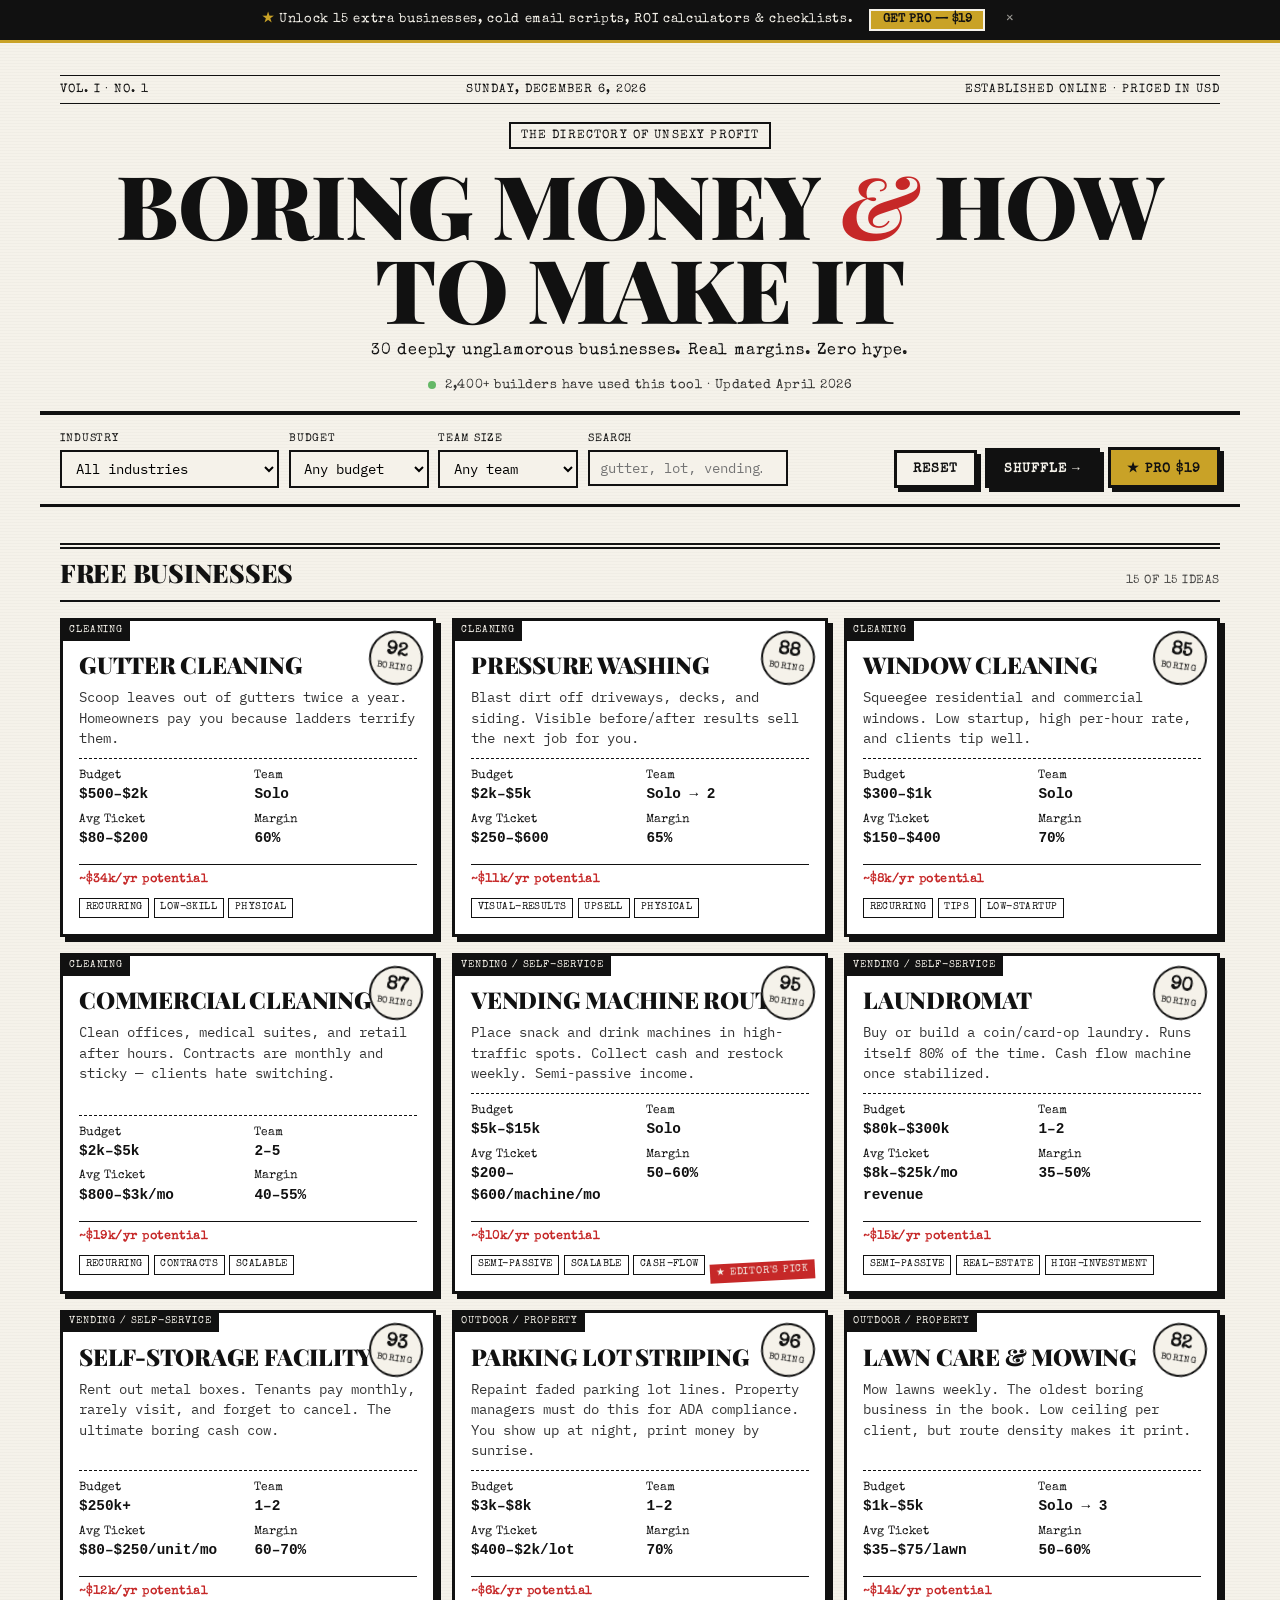
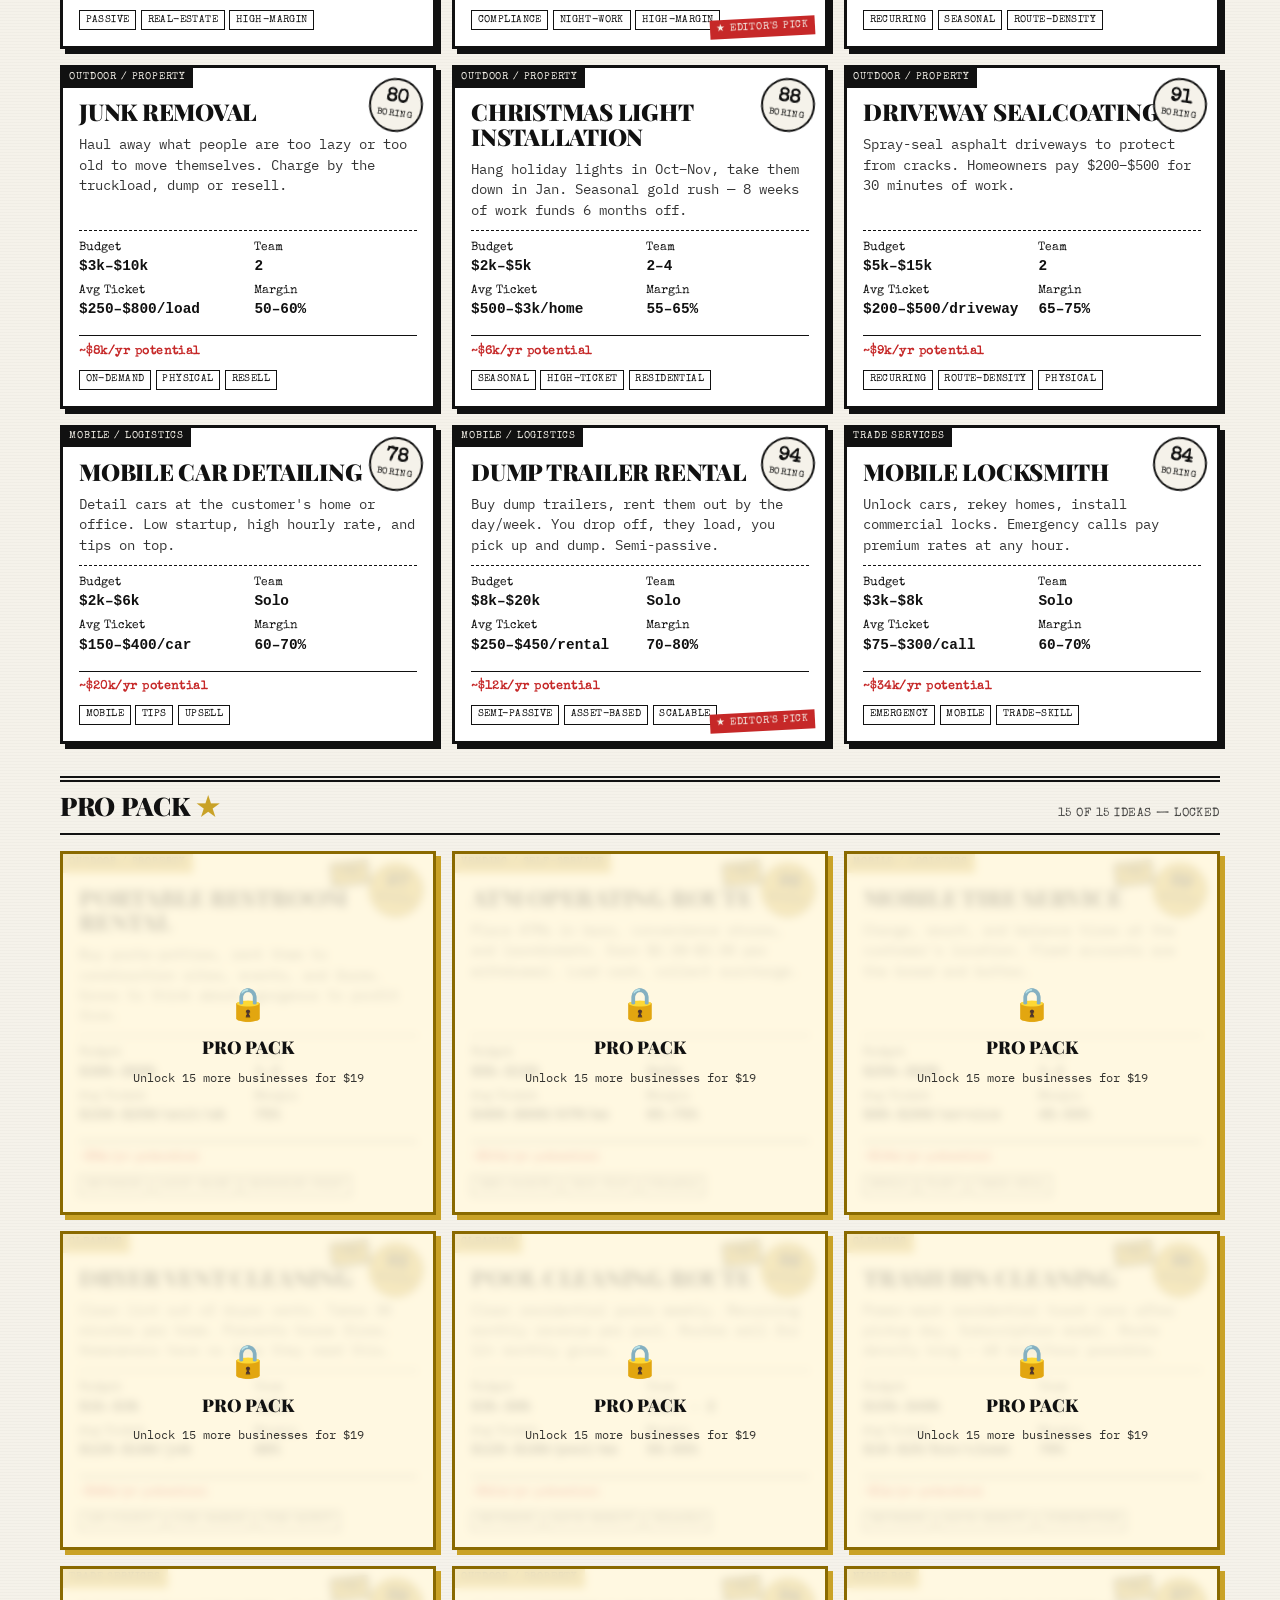
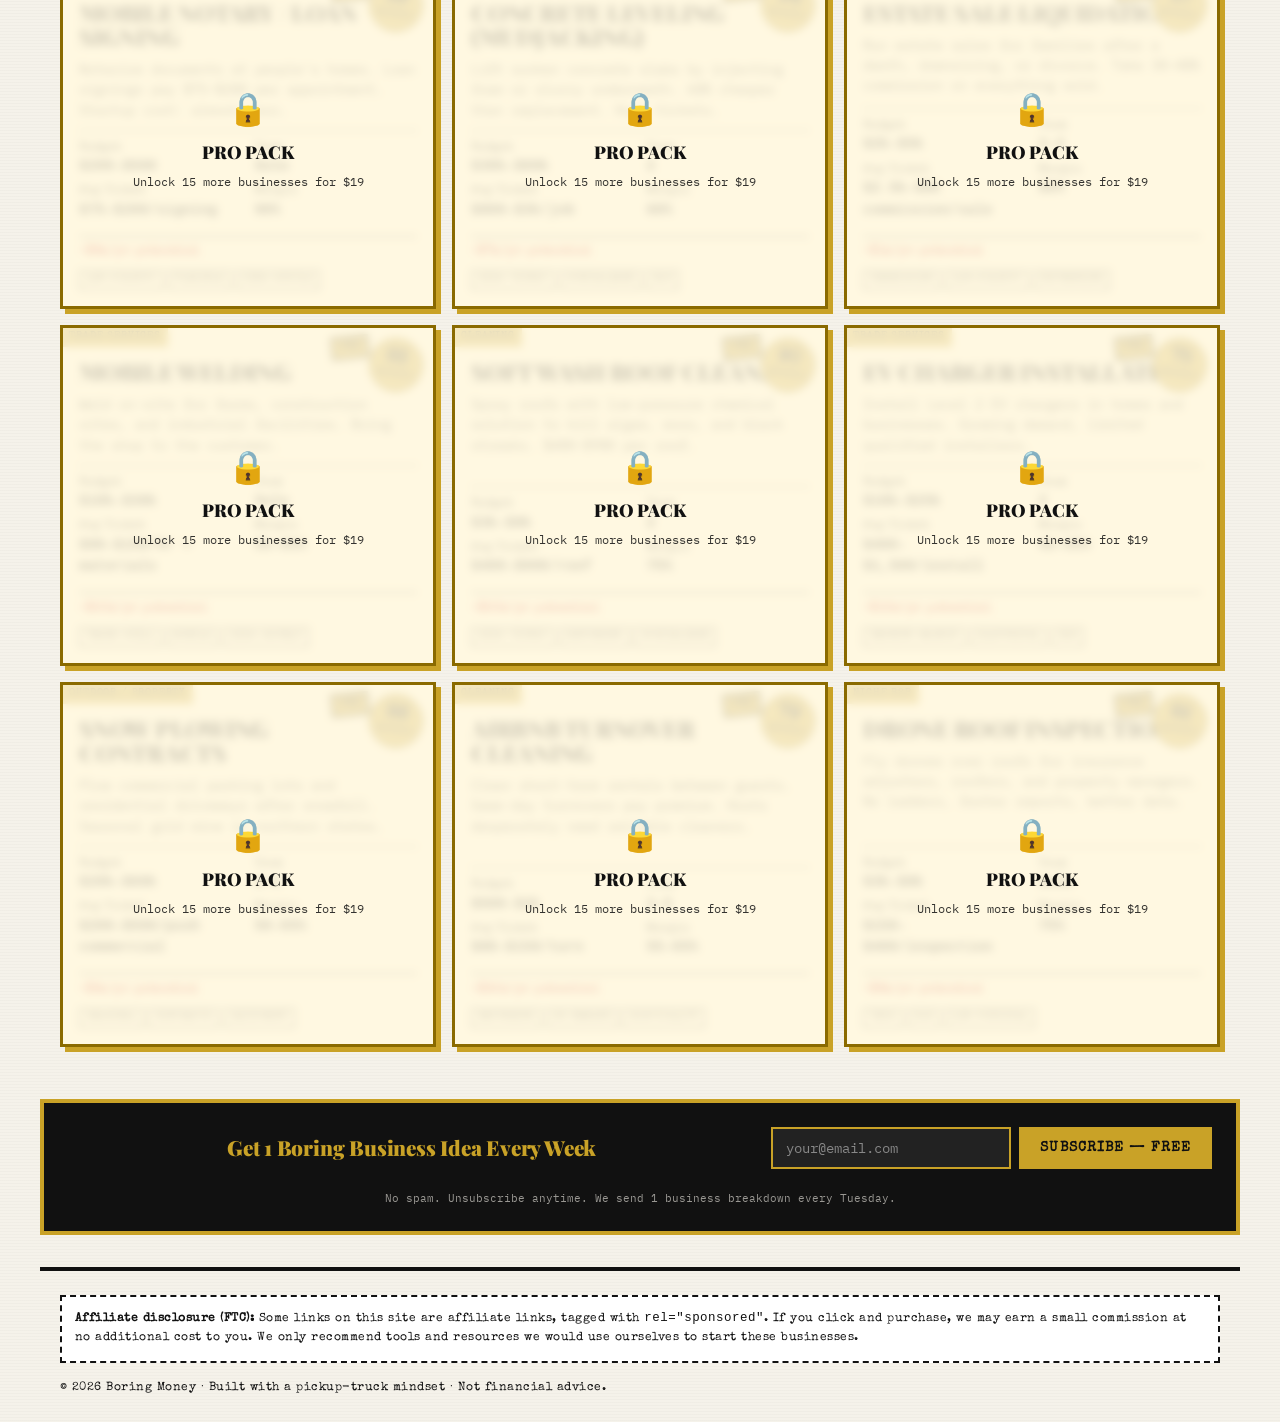
==== commit 6bd884dd: "Improve Boring Money: OG tags, animations, social proof, email capture - Add Open Graph + Twitter Ca" ====
--- a/boring-money.html
+++ b/boring-money.html
@@ -4,6 +4,13 @@
 <meta charset="UTF-8">
 <meta name="viewport" content="width=device-width,initial-scale=1">
 <meta name="description" content="Boring Money — the directory of unsexy, unglamorous, deeply profitable businesses you can start with sweat and a pickup truck.">
+<meta property="og:title" content="Boring Money — Unsexy Businesses That Print Cash">
+<meta property="og:description" content="30 deeply unglamorous businesses with real margins, startup costs, and step-by-step plans. No SaaS. No AI. Just gutters, vending machines, and parking lots.">
+<meta property="og:type" content="website">
+<meta property="og:image" content="https://via.placeholder.com/1200x630/111111/c9a227?text=BORING+MONEY">
+<meta name="twitter:card" content="summary_large_image">
+<meta name="twitter:title" content="Boring Money — Unsexy Businesses That Print Cash">
+<meta name="twitter:description" content="30 boring businesses with real numbers. Gutter cleaning ($75/hr). Parking lot striping ($200/hr). Vending routes ($5k/mo). Free tool.">
 <title>BORING MONEY — Unsexy Businesses That Print Cash</title>
 <link rel="preconnect" href="https://fonts.googleapis.com">
 <link rel="preconnect" href="https://fonts.gstatic.com" crossorigin>
@@ -373,6 +380,82 @@
   .modal{box-shadow:none;border:2px solid #111;max-width:100%}
   body{background:#fff}
 }
+
+/* ---------- Card entrance animation ---------- */
+.card{opacity:0;transform:translateY(20px);animation:card-in .4s ease forwards}
+@keyframes card-in{to{opacity:1;transform:translateY(0)}}
+.grid .card:nth-child(2){animation-delay:.05s}
+.grid .card:nth-child(3){animation-delay:.1s}
+.grid .card:nth-child(4){animation-delay:.15s}
+.grid .card:nth-child(5){animation-delay:.2s}
+.grid .card:nth-child(6){animation-delay:.25s}
+.grid .card:nth-child(7){animation-delay:.3s}
+.grid .card:nth-child(8){animation-delay:.35s}
+
+/* ---------- Editor's picks badge ---------- */
+.card .picks-badge{
+  position:absolute;bottom:.6rem;right:.6rem;
+  background:#c62828;color:#f5f2ea;
+  font-family:'Special Elite',monospace;font-size:.6rem;
+  padding:.15rem .4rem;letter-spacing:.08em;text-transform:uppercase;
+  transform:rotate(-3deg);
+}
+
+/* ---------- Annual income estimate ---------- */
+.card .income-est{
+  font-family:'Special Elite',monospace;font-size:.72rem;
+  color:#c62828;font-weight:700;letter-spacing:.04em;
+  border-top:1px solid #111;padding-top:.4rem;margin-top:.3rem;
+}
+
+/* ---------- Email capture ---------- */
+.email-capture{
+  max-width:1200px;margin:2rem auto;padding:1.5rem;
+  background:#111;color:#f5f2ea;border:4px solid #c9a227;
+  display:flex;flex-wrap:wrap;align-items:center;gap:1rem;
+  justify-content:center;text-align:center;
+}
+.email-capture h3{font-size:1.3rem;color:#c9a227;flex:1 1 300px}
+.email-capture form{display:flex;gap:.5rem;flex-wrap:wrap;justify-content:center}
+.email-capture input[type=email]{
+  font-family:'IBM Plex Mono',monospace;font-size:.9rem;
+  padding:.6rem .8rem;border:2px solid #c9a227;background:#222;color:#f5f2ea;
+  min-width:240px;border-radius:0;
+}
+.email-capture input[type=email]::placeholder{color:#888}
+.email-capture button{
+  background:#c9a227;color:#111;border:2px solid #c9a227;
+  padding:.6rem 1.2rem;font-family:'Special Elite',monospace;
+  font-size:.85rem;letter-spacing:.08em;text-transform:uppercase;font-weight:700;
+}
+.email-capture button:hover{background:#f5f2ea;color:#111}
+.email-capture .small{flex:1 1 100%;font-size:.7rem;opacity:.6;margin-top:.3rem}
+
+/* ---------- Scroll to top ---------- */
+.scroll-top{
+  position:fixed;bottom:1.5rem;right:1.5rem;
+  background:#111;color:#c9a227;border:3px solid #c9a227;
+  width:44px;height:44px;font-size:1.2rem;
+  display:none;align-items:center;justify-content:center;
+  box-shadow:4px 4px 0 #c9a227;z-index:40;
+  transition:transform .1s;
+}
+.scroll-top:hover{transform:translate(2px,2px);box-shadow:2px 2px 0 #c9a227}
+.scroll-top.visible{display:flex}
+
+/* ---------- Social proof ---------- */
+.social-proof{
+  display:flex;align-items:center;justify-content:center;gap:.6rem;
+  margin-top:.8rem;font-family:'Special Elite',monospace;font-size:.8rem;
+  letter-spacing:.04em;opacity:.85;
+}
+.social-proof .dot{width:8px;height:8px;border-radius:50%;background:#4caf50;animation:pulse 2s infinite}
+@keyframes pulse{0%,100%{opacity:1}50%{opacity:.4}}
+
+@media(max-width:720px){
+  .email-capture{padding:1rem}
+  .email-capture input[type=email]{min-width:0;width:100%}
+}
 </style>
 </head>
 <body>
@@ -394,6 +477,7 @@
   <span class="kicker">The Directory of Unsexy Profit</span>
   <h1>Boring Money <span class="amp">&amp;</span> How to Make It</h1>
   <p class="tagline">30 deeply unglamorous businesses. Real margins. Zero hype.</p>
+  <div class="social-proof"><span class="dot"></span> 2,400+ builders have used this tool · Updated April 2026</div>
 </header>
 
 <!-- ================= TOOLBAR (filters + actions) ================= -->
@@ -483,6 +567,19 @@
     </div>
   </div>
 </div>
+
+<!-- ================= EMAIL CAPTURE ================= -->
+<div class="email-capture">
+  <h3>Get 1 Boring Business Idea Every Week</h3>
+  <form action="#" method="POST" id="emailForm">
+    <input type="email" name="email" placeholder="your@email.com" required>
+    <button type="submit">Subscribe — Free</button>
+  </form>
+  <p class="small">No spam. Unsubscribe anytime. We send 1 business breakdown every Tuesday.</p>
+</div>
+
+<!-- ================= SCROLL TO TOP ================= -->
+<button class="scroll-top" id="scrollTop" aria-label="Scroll to top">↑</button>
 
 <!-- ================= FOOTER ================= -->
 <footer class="site-footer">
@@ -680,6 +777,27 @@
   return arr;
 }
 
+/* ============ INCOME ESTIMATOR ============ */
+function estimateAnnualIncome(b){
+  var ticket = b.metrics.ticket.replace(/[^0-9.–-]/g,'');
+  var parts = ticket.split(/[–-]/);
+  var avg = parts.length>1 ? (parseFloat(parts[0])+parseFloat(parts[1]))/2 : parseFloat(parts[0]);
+  if(isNaN(avg)) return '';
+  var margin = parseFloat(b.metrics.margin)/100 || 0.5;
+  var freq = b.metrics.frequency.toLowerCase();
+  var annual;
+  if(freq.includes('week')) annual = avg * margin * 50;
+  else if(freq.includes('month')) annual = avg * margin * 12;
+  else if(freq.includes('daily')) annual = avg * margin * 260;
+  else if(freq.includes('yr')||freq.includes('annual')) annual = avg * margin * 40;
+  else annual = avg * margin * 30;
+  if(annual<5000) annual = annual * 10;
+  return annual > 1000 ? '~$'+Math.round(annual/1000)+'k/yr potential' : '';
+}
+
+/* ============ EDITOR'S PICKS (top 3 boring scores) ============ */
+var PICKS = BUSINESSES.filter(function(b){return !b.pro}).sort(function(a,b){return b.boringScore-a.boringScore}).slice(0,3).map(function(b){return b.id});
+
 /* ============ CARD HTML ============ */
 function cardHTML(b){
   var locked = b.pro && !state.isPro;
@@ -687,13 +805,18 @@
   var tags = b.tags.map(function(t){return '<span class="tag">'+t+'</span>'}).join('');
   var lockOverlay = locked ? '<div class="lock-overlay"><div class="lock-icon">&#128274;</div><h4>Pro Pack</h4><p>Unlock 15 more businesses for $19</p></div>' : '';
   var proBadge = b.pro ? '<span class="pro-badge">PRO</span>' : '';
+  var picksBadge = PICKS.indexOf(b.id)!==-1 ? '<span class="picks-badge">★ Editor\'s Pick</span>' : '';
+  var income = estimateAnnualIncome(b);
+  var incomeHtml = income ? '<div class="income-est">'+income+'</div>' : '';
   return '<div class="'+cls+'" data-id="'+b.id+'" onclick="openCard(\''+b.id+'\')">'+
     '<span class="industry-tag">'+b.industryLabel+'</span>'+
     proBadge+
+    picksBadge+
     '<div class="score-stamp"><span class="n">'+b.boringScore+'</span><span class="l">BORING</span></div>'+
     '<h3>'+b.name+'</h3>'+
     '<p class="desc">'+b.desc+'</p>'+
     '<div class="stats"><div>Budget<b>'+b.budget+'</b></div><div>Team<b>'+b.team+'</b></div><div>Avg Ticket<b>'+b.metrics.ticket+'</b></div><div>Margin<b>'+b.metrics.margin+'</b></div></div>'+
+    incomeHtml+
     '<div class="tags">'+tags+'</div>'+
     lockOverlay+
   '</div>';
@@ -886,6 +1009,25 @@
   bd.addEventListener('click',function(e){if(e.target===bd)bd.classList.remove('open')});
 });
 
+/* ============ SCROLL TO TOP ============ */
+var scrollBtn = document.getElementById('scrollTop');
+window.addEventListener('scroll',function(){
+  scrollBtn.classList.toggle('visible', window.scrollY > 600);
+});
+scrollBtn.addEventListener('click',function(){
+  window.scrollTo({top:0,behavior:'smooth'});
+});
+
+/* ============ EMAIL FORM (placeholder — connect to Buttondown/Gumroad) ============ */
+document.getElementById('emailForm').addEventListener('submit',function(e){
+  e.preventDefault();
+  var email = this.querySelector('input[type=email]').value;
+  if(email){
+    toast('Thanks! You\'ll get your first boring idea Tuesday.');
+    this.querySelector('input[type=email]').value='';
+  }
+});
+
 /* ============ INIT ============ */
 detectPro();
 render();
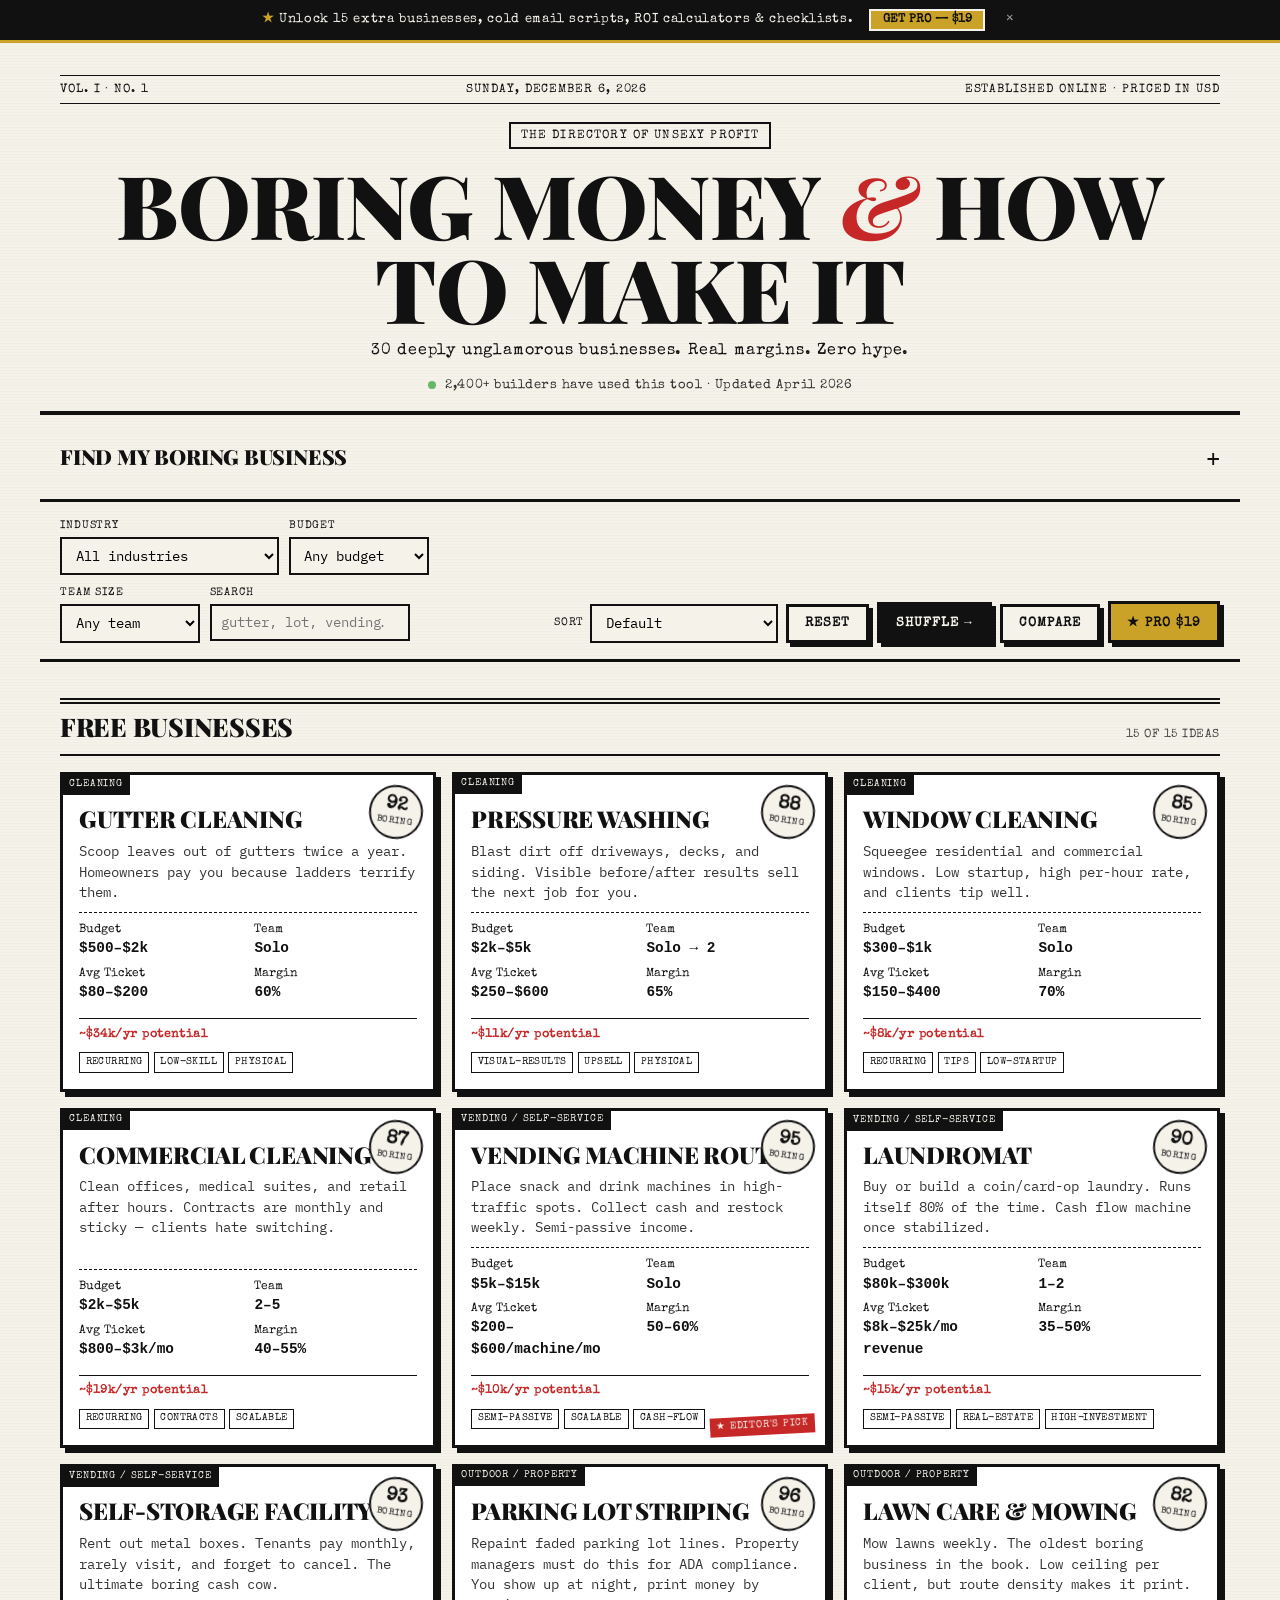
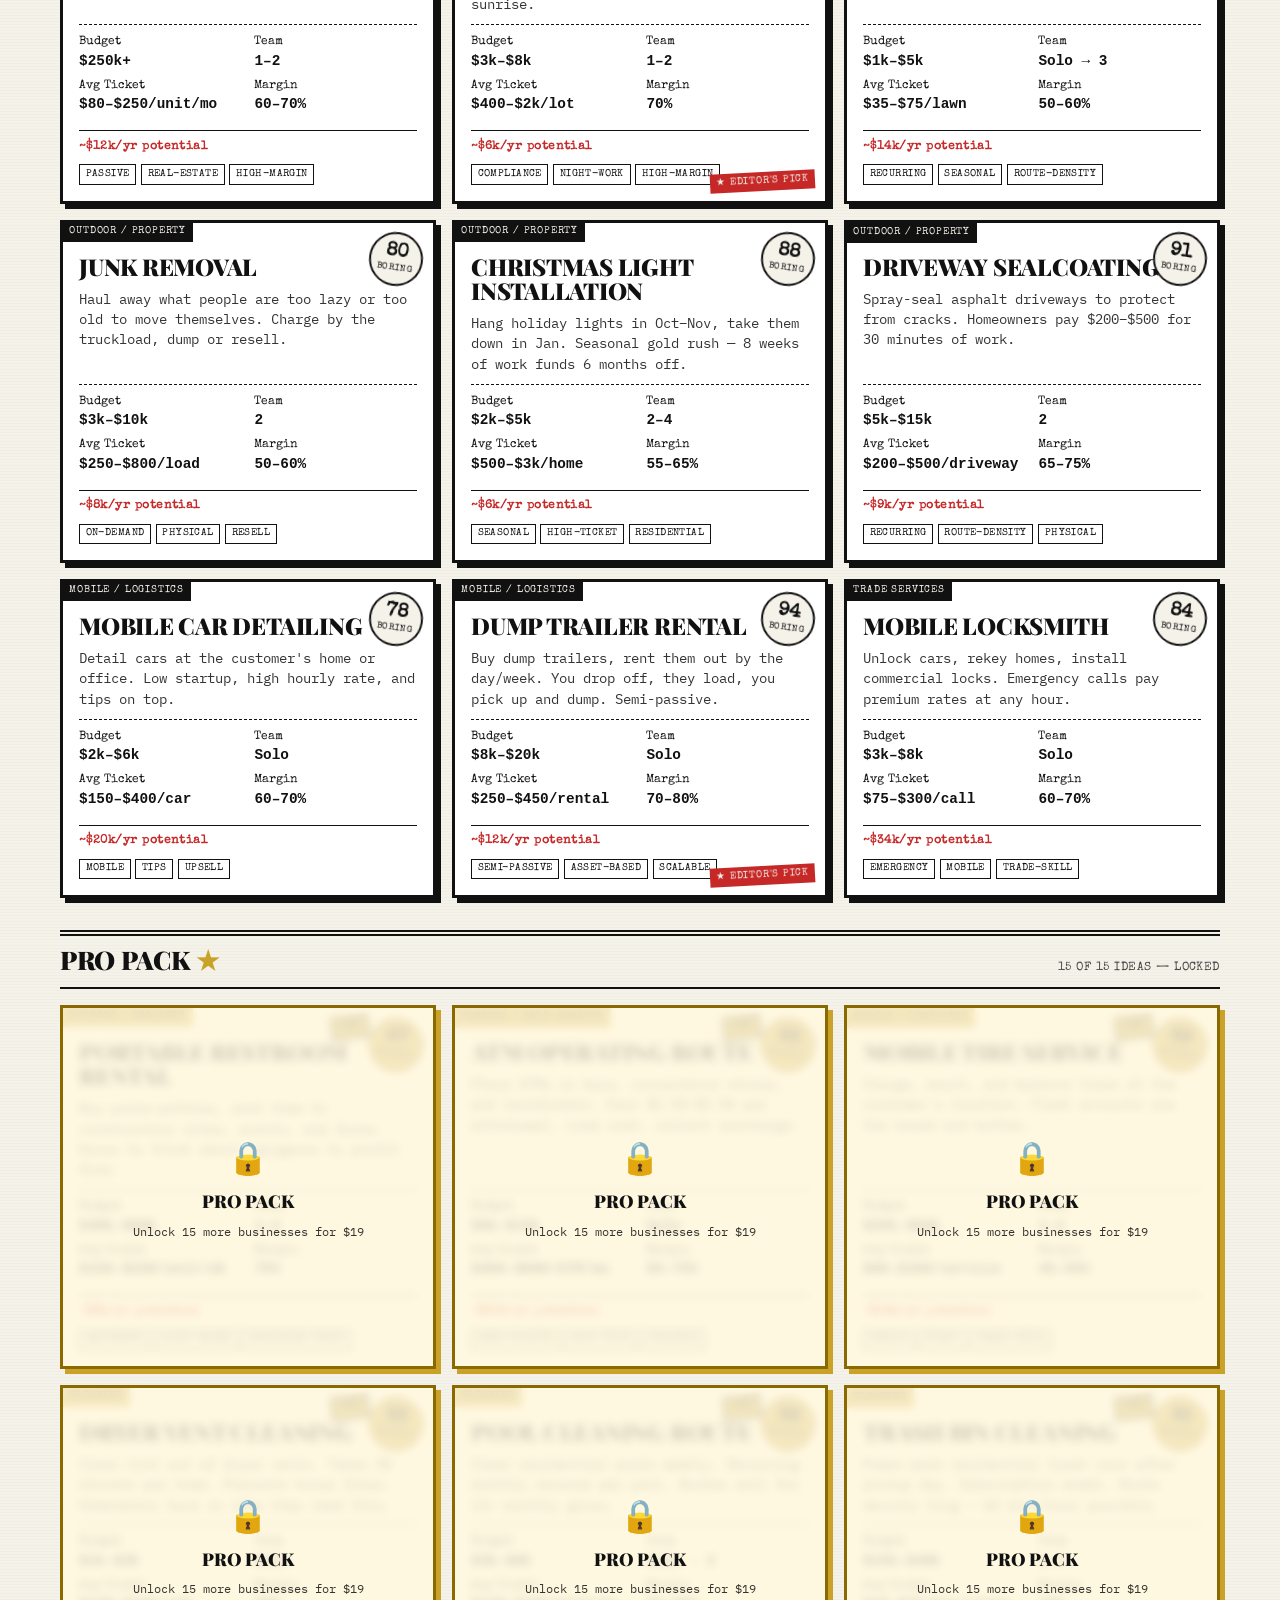
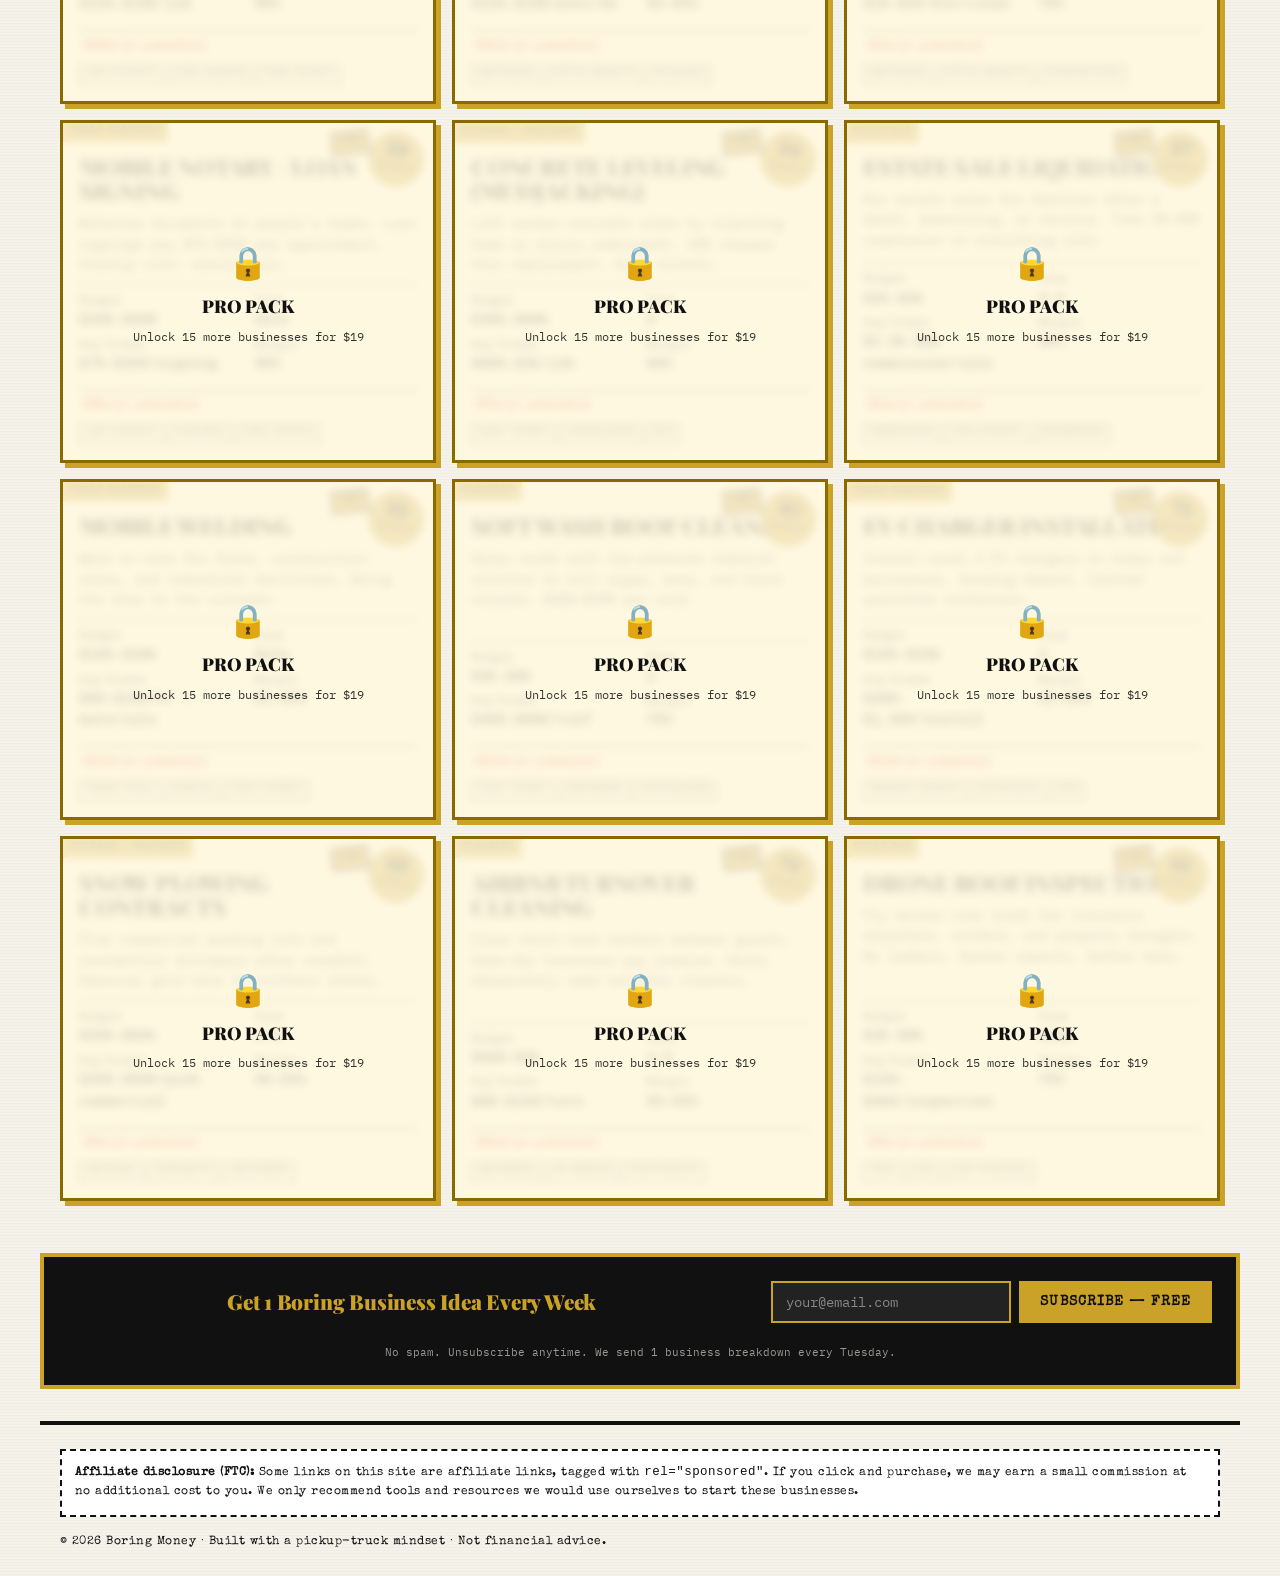
==== commit f1cc875f: "Add quiz, compare mode, sort, filter chips, share, similar businesses - "Find My Boring Business" 3-" ====
--- a/boring-money.html
+++ b/boring-money.html
@@ -452,9 +452,151 @@
 .social-proof .dot{width:8px;height:8px;border-radius:50%;background:#4caf50;animation:pulse 2s infinite}
 @keyframes pulse{0%,100%{opacity:1}50%{opacity:.4}}
 
+/* ---------- Quiz wizard ---------- */
+.quiz{
+  max-width:1200px;margin:0 auto;padding:1.5rem 1.25rem;
+  border-bottom:3px solid #111;
+}
+.quiz-header{
+  display:flex;align-items:center;justify-content:space-between;gap:1rem;
+  cursor:pointer;
+}
+.quiz-header h2{font-size:1.3rem;text-transform:uppercase}
+.quiz-header .toggle{font-size:1.5rem;transition:transform .2s}
+.quiz-header .toggle.open{transform:rotate(45deg)}
+.quiz-body{display:none;margin-top:1rem}
+.quiz-body.open{display:block}
+.quiz-step{display:none}
+.quiz-step.active{display:block}
+.quiz-q{font-family:'Playfair Display',serif;font-size:1.2rem;margin-bottom:.8rem}
+.quiz-options{display:flex;flex-wrap:wrap;gap:.6rem}
+.quiz-opt{
+  flex:1 1 140px;
+  border:3px solid #111;background:#fff;padding:.8rem;
+  text-align:center;font-family:'Special Elite',monospace;
+  font-size:.85rem;letter-spacing:.04em;
+  transition:all .15s;cursor:pointer;
+}
+.quiz-opt:hover{background:#111;color:#f5f2ea;transform:translate(-2px,-2px);box-shadow:4px 4px 0 #111}
+.quiz-opt.selected{background:#c9a227;color:#111;border-color:#111;box-shadow:4px 4px 0 #111}
+.quiz-progress{display:flex;gap:.4rem;margin-bottom:1rem}
+.quiz-progress span{flex:1;height:4px;background:#ddd;border:1px solid #111}
+.quiz-progress span.done{background:#c9a227}
+.quiz-progress span.current{background:#c62828}
+.quiz-result{
+  border:4px solid #c9a227;background:#fff8e1;padding:1.5rem;text-align:center;
+  margin-top:1rem;
+}
+.quiz-result h3{font-size:1.8rem;color:#111;margin-bottom:.4rem}
+.quiz-result .match{font-family:'Special Elite',monospace;font-size:.85rem;color:#c62828}
+.quiz-result .quiz-cta{margin-top:1rem}
+
+/* ---------- Sort dropdown ---------- */
+.sort-group{
+  display:flex;align-items:center;gap:.4rem;
+  font-family:'Special Elite',monospace;font-size:.7rem;text-transform:uppercase;letter-spacing:.06em;
+}
+.sort-group select{
+  font-family:'IBM Plex Mono',monospace;font-size:.85rem;
+  background:#f5f2ea;border:2px solid #111;padding:.45rem .6rem;border-radius:0;
+}
+
+/* ---------- Active filter chips ---------- */
+.filter-chips{
+  max-width:1200px;margin:0 auto;padding:.5rem 1.25rem;
+  display:flex;flex-wrap:wrap;gap:.4rem;
+}
+.filter-chips:empty{display:none}
+.chip{
+  font-family:'Special Elite',monospace;font-size:.72rem;letter-spacing:.06em;text-transform:uppercase;
+  background:#111;color:#f5f2ea;padding:.25rem .6rem;
+  display:flex;align-items:center;gap:.4rem;
+  border:2px solid #111;
+}
+.chip .x{cursor:pointer;color:#c9a227;font-size:.9rem;line-height:1}
+.chip .x:hover{color:#c62828}
+
+/* ---------- Modal slide-up animation ---------- */
+.modal-backdrop .modal{
+  transform:translateY(30px);opacity:0;
+  transition:transform .25s ease, opacity .2s ease;
+}
+.modal-backdrop.open .modal{
+  transform:translateY(0);opacity:1;
+}
+
+/* ---------- Similar businesses ---------- */
+.similar{display:flex;gap:.6rem;overflow-x:auto;padding:.5rem 0}
+.similar-card{
+  flex:0 0 200px;border:2px solid #111;background:#fff;padding:.6rem;
+  cursor:pointer;transition:transform .1s;
+  font-size:.8rem;
+}
+.similar-card:hover{transform:translateY(-3px);box-shadow:3px 3px 0 #111}
+.similar-card h4{font-family:'Playfair Display',serif;font-size:1rem;margin-bottom:.3rem}
+.similar-card .s-meta{font-family:'Special Elite',monospace;font-size:.65rem;color:#555}
+
+/* ---------- Share button ---------- */
+.share-btn{
+  display:inline-flex;align-items:center;gap:.4rem;
+  background:#111;color:#c9a227;
+  border:2px solid #c9a227;padding:.4rem .8rem;
+  font-family:'Special Elite',monospace;font-size:.75rem;letter-spacing:.06em;
+  cursor:pointer;text-transform:uppercase;
+}
+.share-btn:hover{background:#c9a227;color:#111}
+
+/* ---------- Compare mode ---------- */
+.compare-bar{
+  position:fixed;bottom:0;left:0;right:0;
+  background:#111;color:#f5f2ea;border-top:3px solid #c9a227;
+  padding:.6rem 1rem;
+  display:none;align-items:center;justify-content:center;gap:1rem;
+  z-index:60;font-family:'Special Elite',monospace;font-size:.82rem;
+}
+.compare-bar.visible{display:flex}
+.compare-bar .names{color:#c9a227}
+.compare-modal .compare-grid{
+  display:grid;grid-template-columns:repeat(auto-fit,minmax(220px,1fr));gap:1rem;
+}
+.compare-modal .compare-col{
+  border:3px solid #111;padding:1rem;background:#fff;
+}
+.compare-modal .compare-col h3{font-size:1.1rem;margin-bottom:.5rem;text-transform:uppercase}
+.compare-modal .compare-row{
+  display:flex;justify-content:space-between;padding:.3rem 0;
+  border-bottom:1px dashed #ccc;font-size:.82rem;
+}
+.compare-modal .compare-row:last-child{border-bottom:none}
+.compare-modal .compare-row .label{font-family:'Special Elite',monospace;font-size:.7rem;text-transform:uppercase;opacity:.7}
+.compare-modal .compare-row .value{font-weight:700}
+
+/* ---------- Mobile filter toggle ---------- */
+.filter-toggle{
+  display:none;
+  background:#111;color:#f5f2ea;border:2px solid #111;
+  padding:.5rem 1rem;width:100%;text-align:left;
+  font-family:'Special Elite',monospace;font-size:.85rem;letter-spacing:.06em;
+  justify-content:space-between;align-items:center;
+}
+.filter-toggle .arrow{transition:transform .2s}
+.filter-toggle .arrow.open{transform:rotate(180deg)}
+
 @media(max-width:720px){
+  .filter-toggle{display:flex}
+  .filters{display:none;flex-direction:column}
+  .filters.mobile-open{display:flex}
+  .toolbar{grid-template-columns:1fr}
+  .actions{justify-content:flex-start}
+  .masthead h1{font-size:clamp(2.2rem,10vw,4rem)}
+  .modal-body{padding:1rem}
+  .card{min-height:auto}
+  .filters select,.filters input[type=search]{min-width:0;width:100%}
+  .filters label{flex:1 1 40%}
   .email-capture{padding:1rem}
   .email-capture input[type=email]{min-width:0;width:100%}
+  .quiz-opt{flex:1 1 100%}
+  .compare-bar{flex-wrap:wrap;font-size:.72rem}
 }
 </style>
 </head>
@@ -480,8 +622,48 @@
   <div class="social-proof"><span class="dot"></span> 2,400+ builders have used this tool · Updated April 2026</div>
 </header>
 
+<!-- ================= QUIZ ================= -->
+<div class="quiz" id="quiz">
+  <div class="quiz-header" id="quizToggle">
+    <h2>Find My Boring Business</h2>
+    <span class="toggle" id="quizArrow">+</span>
+  </div>
+  <div class="quiz-body" id="quizBody">
+    <div class="quiz-progress"><span id="qp1"></span><span id="qp2"></span><span id="qp3"></span></div>
+    <div class="quiz-step active" id="qs1">
+      <p class="quiz-q">How much can you invest to start?</p>
+      <div class="quiz-options">
+        <div class="quiz-opt" data-step="1" data-val="low">Under $5k</div>
+        <div class="quiz-opt" data-step="1" data-val="mid">$5k – $25k</div>
+        <div class="quiz-opt" data-step="1" data-val="high">$25k+</div>
+      </div>
+    </div>
+    <div class="quiz-step" id="qs2">
+      <p class="quiz-q">Do you want to work alone or with a team?</p>
+      <div class="quiz-options">
+        <div class="quiz-opt" data-step="2" data-val="solo">Solo — just me</div>
+        <div class="quiz-opt" data-step="2" data-val="small">Small crew (2–4)</div>
+        <div class="quiz-opt" data-step="2" data-val="any">Don't care</div>
+      </div>
+    </div>
+    <div class="quiz-step" id="qs3">
+      <p class="quiz-q">What kind of work appeals to you?</p>
+      <div class="quiz-options">
+        <div class="quiz-opt" data-step="3" data-val="physical">Physical / outdoors</div>
+        <div class="quiz-opt" data-step="3" data-val="mobile">Driving / mobile service</div>
+        <div class="quiz-opt" data-step="3" data-val="passive">Semi-passive / assets</div>
+        <div class="quiz-opt" data-step="3" data-val="any">Anything that pays</div>
+      </div>
+    </div>
+    <div class="quiz-step" id="qs-result"></div>
+  </div>
+</div>
+
 <!-- ================= TOOLBAR (filters + actions) ================= -->
 <div class="toolbar">
+  <button class="filter-toggle" id="filterToggle">
+    Filters <span class="arrow" id="filterArrow">▼</span>
+  </button>
   <div class="filters" id="filters">
     <label>Industry
       <select id="f-industry">
@@ -515,11 +697,25 @@
     </label>
   </div>
   <div class="actions">
+    <div class="sort-group">
+      <label>Sort</label>
+      <select id="f-sort">
+        <option value="">Default</option>
+        <option value="boring-desc">Most Boring</option>
+        <option value="boring-asc">Least Boring</option>
+        <option value="budget-asc">Budget: Low → High</option>
+        <option value="budget-desc">Budget: High → Low</option>
+      </select>
+    </div>
     <button class="btn" data-action="reset">Reset</button>
     <button class="btn btn-primary" data-action="shuffle">Shuffle →</button>
+    <button class="btn" data-action="toggle-compare" id="compareToggleBtn">Compare</button>
     <button class="btn btn-gold" data-action="open-unlock" id="unlockBtn">★ Pro $19</button>
   </div>
 </div>
+
+<!-- ================= FILTER CHIPS ================= -->
+<div class="filter-chips" id="filterChips"></div>
 
 <!-- ================= CARDS GRID (populated by JS) ================= -->
 <main class="grid" id="grid" aria-live="polite"></main>
@@ -576,6 +772,24 @@
     <button type="submit">Subscribe — Free</button>
   </form>
   <p class="small">No spam. Unsubscribe anytime. We send 1 business breakdown every Tuesday.</p>
+</div>
+
+<!-- ================= COMPARE BAR ================= -->
+<div class="compare-bar" id="compareBar">
+  <span>Comparing: <span class="names" id="compareNames">—</span></span>
+  <button class="btn btn-gold" data-action="view-compare" style="padding:.3rem .8rem;box-shadow:none">Compare Now</button>
+  <button class="btn" data-action="clear-compare" style="padding:.3rem .8rem;box-shadow:none">Clear</button>
+</div>
+
+<!-- ================= COMPARE MODAL ================= -->
+<div class="modal-backdrop compare-modal" id="compareModal" role="dialog" aria-modal="true">
+  <div class="modal" style="max-width:960px">
+    <div class="modal-head">
+      <div><h2>Side-by-Side Comparison</h2></div>
+      <button class="modal-close" data-action="close-compare" aria-label="Close">×</button>
+    </div>
+    <div class="modal-body" id="compareBody"></div>
+  </div>
 </div>
 
 <!-- ================= SCROLL TO TOP ================= -->
@@ -721,6 +935,7 @@
 const state = {
   filters: { industry:'', budget:'', team:'', search:'' },
   shuffled: false,
+  sort: '',
   order: [],
   isPro: false
 };
@@ -808,7 +1023,9 @@
   var picksBadge = PICKS.indexOf(b.id)!==-1 ? '<span class="picks-badge">★ Editor\'s Pick</span>' : '';
   var income = estimateAnnualIncome(b);
   var incomeHtml = income ? '<div class="income-est">'+income+'</div>' : '';
-  return '<div class="'+cls+'" data-id="'+b.id+'" onclick="openCard(\''+b.id+'\')">'+
+  var compareCheck = state.compareMode && !locked ? '<input type="checkbox" style="position:absolute;top:.5rem;left:.5rem;accent-color:#c9a227;transform:scale(1.4);z-index:3"'+(state.compareIds.indexOf(b.id)!==-1?' checked':'')+' onclick="event.stopPropagation();toggleCompareCard(\''+b.id+'\')">' : '';
+  return '<div class="'+cls+(state.compareIds.indexOf(b.id)!==-1?' selected':'')+'" data-id="'+b.id+'" onclick="openCard(\''+b.id+'\')">'+
+    compareCheck+
     '<span class="industry-tag">'+b.industryLabel+'</span>'+
     proBadge+
     picksBadge+
@@ -830,6 +1047,8 @@
   var ff = filterBiz(free);
   var pf = filterBiz(pro);
   if(state.shuffled){ff=shuffleArray(ff);pf=shuffleArray(pf);}
+  else{ff=sortBiz(ff);pf=sortBiz(pf);}
+  renderChips();
   var html = '';
   html += '<div class="grid-heading"><h2>Free Businesses</h2><span class="meta">'+ff.length+' of '+free.length+' ideas</span></div>';
   if(ff.length===0) html+='<div class="empty-state">No matches — try different filters.</div>';
@@ -850,11 +1069,14 @@
 }
 function resetFilters(){
   state.filters = {industry:'',budget:'',team:'',search:''};
+  state.sort = '';
   document.getElementById('f-industry').value='';
   document.getElementById('f-budget').value='';
   document.getElementById('f-team').value='';
   document.getElementById('f-search').value='';
+  document.getElementById('f-sort').value='';
   render();
+  renderChips();
   toast('Filters reset');
 }
 
@@ -909,6 +1131,23 @@
     html += '<a class="aff-cta" href="#" data-aff="'+a.id+'" rel="sponsored nofollow" target="_blank">'+a.cta+' →</a></div>';
   });
   html += '</div></section>';
+
+  // Share + Similar
+  html += '<section style="display:flex;align-items:center;gap:.8rem;flex-wrap:wrap">';
+  html += '<button class="share-btn" onclick="shareBusiness(\''+b.id+'\')">Share This Business</button>';
+  html += '<span class="meta" style="opacity:.6">Direct link copied to clipboard</span>';
+  html += '</section>';
+  var similar = getSimilar(b, 3);
+  if(similar.length > 0){
+    html += '<section><h3>Similar Businesses</h3><div class="similar">';
+    similar.forEach(function(s){
+      html += '<div class="similar-card" onclick="openCard(\''+s.id+'\')">';
+      html += '<h4>'+s.name+'</h4>';
+      html += '<p class="s-meta">'+s.metrics.ticket+' · '+s.metrics.margin+' margin'+(s.pro?' · PRO':'')+'</p>';
+      html += '</div>';
+    });
+    html += '</div></section>';
+  }
 
   // === PRO SECTIONS ===
   if(!state.isPro){
@@ -1000,6 +1239,10 @@
   }
   if(a==='shuffle') shuffle();
   if(a==='reset') resetFilters();
+  if(a==='toggle-compare') toggleCompare();
+  if(a==='view-compare') viewCompare();
+  if(a==='clear-compare'){state.compareIds=[];updateCompareBar();render();}
+  if(a==='close-compare') document.getElementById('compareModal').classList.remove('open');
 });
 
 document.addEventListener('keydown',function(e){
@@ -1007,6 +1250,187 @@
 });
 document.querySelectorAll('.modal-backdrop').forEach(function(bd){
   bd.addEventListener('click',function(e){if(e.target===bd)bd.classList.remove('open')});
+});
+
+/* ============ SORT ============ */
+var BUDGET_ORDER = {low:1,mid:2,high:3};
+document.getElementById('f-sort').addEventListener('change',function(){
+  state.sort = this.value;
+  render();
+});
+
+/* ============ FILTER CHIPS ============ */
+function renderChips(){
+  var el = document.getElementById('filterChips');
+  var html = '';
+  var labels = {industry:'Industry',budget:'Budget',team:'Team',search:'Search'};
+  var vals = {industry:document.getElementById('f-industry'),budget:document.getElementById('f-budget'),team:document.getElementById('f-team')};
+  Object.keys(state.filters).forEach(function(k){
+    if(state.filters[k]){
+      var display = vals[k] ? vals[k].options[vals[k].selectedIndex].text : state.filters[k];
+      html += '<span class="chip">'+labels[k]+': '+display+' <span class="x" data-clear="'+k+'">×</span></span>';
+    }
+  });
+  el.innerHTML = html;
+  el.querySelectorAll('.x').forEach(function(x){
+    x.addEventListener('click',function(){
+      var k = this.dataset.clear;
+      state.filters[k] = '';
+      if(k==='search') document.getElementById('f-search').value='';
+      else document.getElementById('f-'+k).value='';
+      render(); renderChips();
+    });
+  });
+}
+
+/* ============ SORT HELPER ============ */
+function sortBiz(list){
+  if(!state.sort) return list;
+  var arr = list.slice();
+  if(state.sort==='boring-desc') arr.sort(function(a,b){return b.boringScore-a.boringScore});
+  if(state.sort==='boring-asc') arr.sort(function(a,b){return a.boringScore-b.boringScore});
+  if(state.sort==='budget-asc') arr.sort(function(a,b){return (BUDGET_ORDER[a.budgetTier]||2)-(BUDGET_ORDER[b.budgetTier]||2)});
+  if(state.sort==='budget-desc') arr.sort(function(a,b){return (BUDGET_ORDER[b.budgetTier]||2)-(BUDGET_ORDER[a.budgetTier]||2)});
+  return arr;
+}
+
+/* ============ COMPARE MODE ============ */
+state.compareMode = false;
+state.compareIds = [];
+
+function toggleCompare(){
+  state.compareMode = !state.compareMode;
+  document.getElementById('compareToggleBtn').textContent = state.compareMode ? 'Exit Compare' : 'Compare';
+  if(!state.compareMode){state.compareIds=[];updateCompareBar();}
+  render();
+}
+function toggleCompareCard(id){
+  var idx = state.compareIds.indexOf(id);
+  if(idx!==-1) state.compareIds.splice(idx,1);
+  else if(state.compareIds.length<3) state.compareIds.push(id);
+  else{toast('Max 3 businesses to compare');return;}
+  updateCompareBar();
+  render();
+}
+function updateCompareBar(){
+  var bar = document.getElementById('compareBar');
+  var names = document.getElementById('compareNames');
+  if(state.compareIds.length>0){
+    bar.classList.add('visible');
+    names.textContent = state.compareIds.map(function(id){
+      var b=BUSINESSES.find(function(x){return x.id===id});
+      return b?b.name:'';
+    }).join(' vs ');
+  } else {
+    bar.classList.remove('visible');
+  }
+}
+function viewCompare(){
+  if(state.compareIds.length<2){toast('Select at least 2 businesses');return;}
+  var bizsToCompare = state.compareIds.map(function(id){return BUSINESSES.find(function(x){return x.id===id})}).filter(Boolean);
+  var html = '<div class="compare-grid">';
+  bizsToCompare.forEach(function(b){
+    html += '<div class="compare-col"><h3>'+b.name+'</h3>';
+    html += '<div class="compare-row"><span class="label">Boring Score</span><span class="value">'+b.boringScore+'/100</span></div>';
+    html += '<div class="compare-row"><span class="label">Budget</span><span class="value">'+b.budget+'</span></div>';
+    html += '<div class="compare-row"><span class="label">Team</span><span class="value">'+b.team+'</span></div>';
+    html += '<div class="compare-row"><span class="label">Avg Ticket</span><span class="value">'+b.metrics.ticket+'</span></div>';
+    html += '<div class="compare-row"><span class="label">Margin</span><span class="value">'+b.metrics.margin+'</span></div>';
+    html += '<div class="compare-row"><span class="label">Frequency</span><span class="value">'+b.metrics.frequency+'</span></div>';
+    html += '<div class="compare-row"><span class="label">Risk</span><span class="value" style="font-size:.75rem">'+b.risk.substring(0,80)+'…</span></div>';
+    html += '</div>';
+  });
+  html += '</div>';
+  document.getElementById('compareBody').innerHTML = html;
+  document.getElementById('compareModal').classList.add('open');
+}
+
+/* ============ SIMILAR BUSINESSES ============ */
+function getSimilar(biz, count){
+  return BUSINESSES.filter(function(b){
+    return b.id !== biz.id && (b.industry === biz.industry || b.budgetTier === biz.budgetTier);
+  }).sort(function(a,b){
+    var scoreA = (a.industry===biz.industry?2:0) + (a.budgetTier===biz.budgetTier?1:0);
+    var scoreB = (b.industry===biz.industry?2:0) + (b.budgetTier===biz.budgetTier?1:0);
+    return scoreB - scoreA;
+  }).slice(0, count);
+}
+
+/* ============ SHARE ============ */
+function shareBusiness(id){
+  var url = location.origin + location.pathname + '#' + id;
+  navigator.clipboard.writeText(url).then(function(){toast('Link copied!')}).catch(function(){
+    prompt('Copy this link:', url);
+  });
+}
+
+/* ============ QUIZ LOGIC ============ */
+var quizAnswers = {};
+document.getElementById('quizToggle').addEventListener('click',function(){
+  var body = document.getElementById('quizBody');
+  var arrow = document.getElementById('quizArrow');
+  body.classList.toggle('open');
+  arrow.classList.toggle('open');
+});
+document.querySelectorAll('.quiz-opt').forEach(function(opt){
+  opt.addEventListener('click',function(){
+    var step = parseInt(this.dataset.step);
+    var val = this.dataset.val;
+    quizAnswers[step] = val;
+    this.parentNode.querySelectorAll('.quiz-opt').forEach(function(o){o.classList.remove('selected')});
+    this.classList.add('selected');
+    document.getElementById('qp'+step).classList.add('done');
+    if(step<3){
+      setTimeout(function(){
+        document.getElementById('qs'+step).classList.remove('active');
+        document.getElementById('qs'+(step+1)).classList.add('active');
+        document.getElementById('qp'+(step+1)).classList.add('current');
+      },300);
+    } else {
+      setTimeout(function(){showQuizResult()},400);
+    }
+  });
+});
+function showQuizResult(){
+  var matches = BUSINESSES.filter(function(b){
+    if(b.pro && !state.isPro) return false;
+    var budgetMatch = !quizAnswers[1] || quizAnswers[1]==='any' || b.budgetTier===quizAnswers[1];
+    var teamMatch = !quizAnswers[2] || quizAnswers[2]==='any' || b.teamTier===quizAnswers[2];
+    var styleMatch = true;
+    if(quizAnswers[3]==='physical') styleMatch = b.tags.some(function(t){return t.includes('physical')||t.includes('outdoor')}) || b.industry==='outdoor';
+    else if(quizAnswers[3]==='mobile') styleMatch = b.tags.some(function(t){return t.includes('mobile')}) || b.industry==='logistics';
+    else if(quizAnswers[3]==='passive') styleMatch = b.tags.some(function(t){return t.includes('passive')||t.includes('asset')||t.includes('semi-passive')}) || b.industry==='vending';
+    return budgetMatch && teamMatch && styleMatch;
+  }).sort(function(a,b){return b.boringScore-a.boringScore});
+  var result = matches[0] || BUSINESSES[0];
+  document.getElementById('qs3').classList.remove('active');
+  var el = document.getElementById('qs-result');
+  el.classList.add('active');
+  el.innerHTML = '<div class="quiz-result">'
+    +'<p class="match">Your best match:</p>'
+    +'<h3>'+result.name+'</h3>'
+    +'<p style="margin:.5rem 0;font-size:.9rem">'+result.desc+'</p>'
+    +'<p style="font-family:Special Elite,monospace;font-size:.8rem">Boring Score: '+result.boringScore+'/100 · Budget: '+result.budget+' · Margin: '+result.metrics.margin+'</p>'
+    +'<div class="quiz-cta"><button class="btn btn-primary" onclick="openCard(\''+result.id+'\')">See Full Breakdown →</button>'
+    +' <button class="btn" onclick="resetQuiz()">Try Again</button></div>'
+    +(matches.length>1?'<p style="margin-top:.8rem;font-size:.8rem;opacity:.7">Also great: '+matches.slice(1,4).map(function(b){return '<a href="#" onclick="openCard(\''+b.id+'\');return false">'+b.name+'</a>'}).join(', ')+'</p>':'')
+    +'</div>';
+}
+function resetQuiz(){
+  quizAnswers={};
+  document.querySelectorAll('.quiz-step').forEach(function(s){s.classList.remove('active')});
+  document.getElementById('qs1').classList.add('active');
+  document.querySelectorAll('.quiz-opt').forEach(function(o){o.classList.remove('selected')});
+  document.querySelectorAll('.quiz-progress span').forEach(function(s){s.classList.remove('done','current')});
+  document.getElementById('qp1').classList.add('current');
+}
+
+/* ============ MOBILE FILTER TOGGLE ============ */
+document.getElementById('filterToggle').addEventListener('click',function(){
+  var f = document.getElementById('filters');
+  var a = document.getElementById('filterArrow');
+  f.classList.toggle('mobile-open');
+  a.classList.toggle('open');
 });
 
 /* ============ SCROLL TO TOP ============ */
@@ -1028,9 +1452,17 @@
   }
 });
 
+/* ============ HASH DEEP LINK ============ */
+if(location.hash){
+  var hashId = location.hash.substring(1);
+  setTimeout(function(){openCard(hashId)},500);
+}
+
 /* ============ INIT ============ */
 detectPro();
+document.getElementById('qp1').classList.add('current');
 render();
+renderChips();
 </script>
 </body>
 </html>
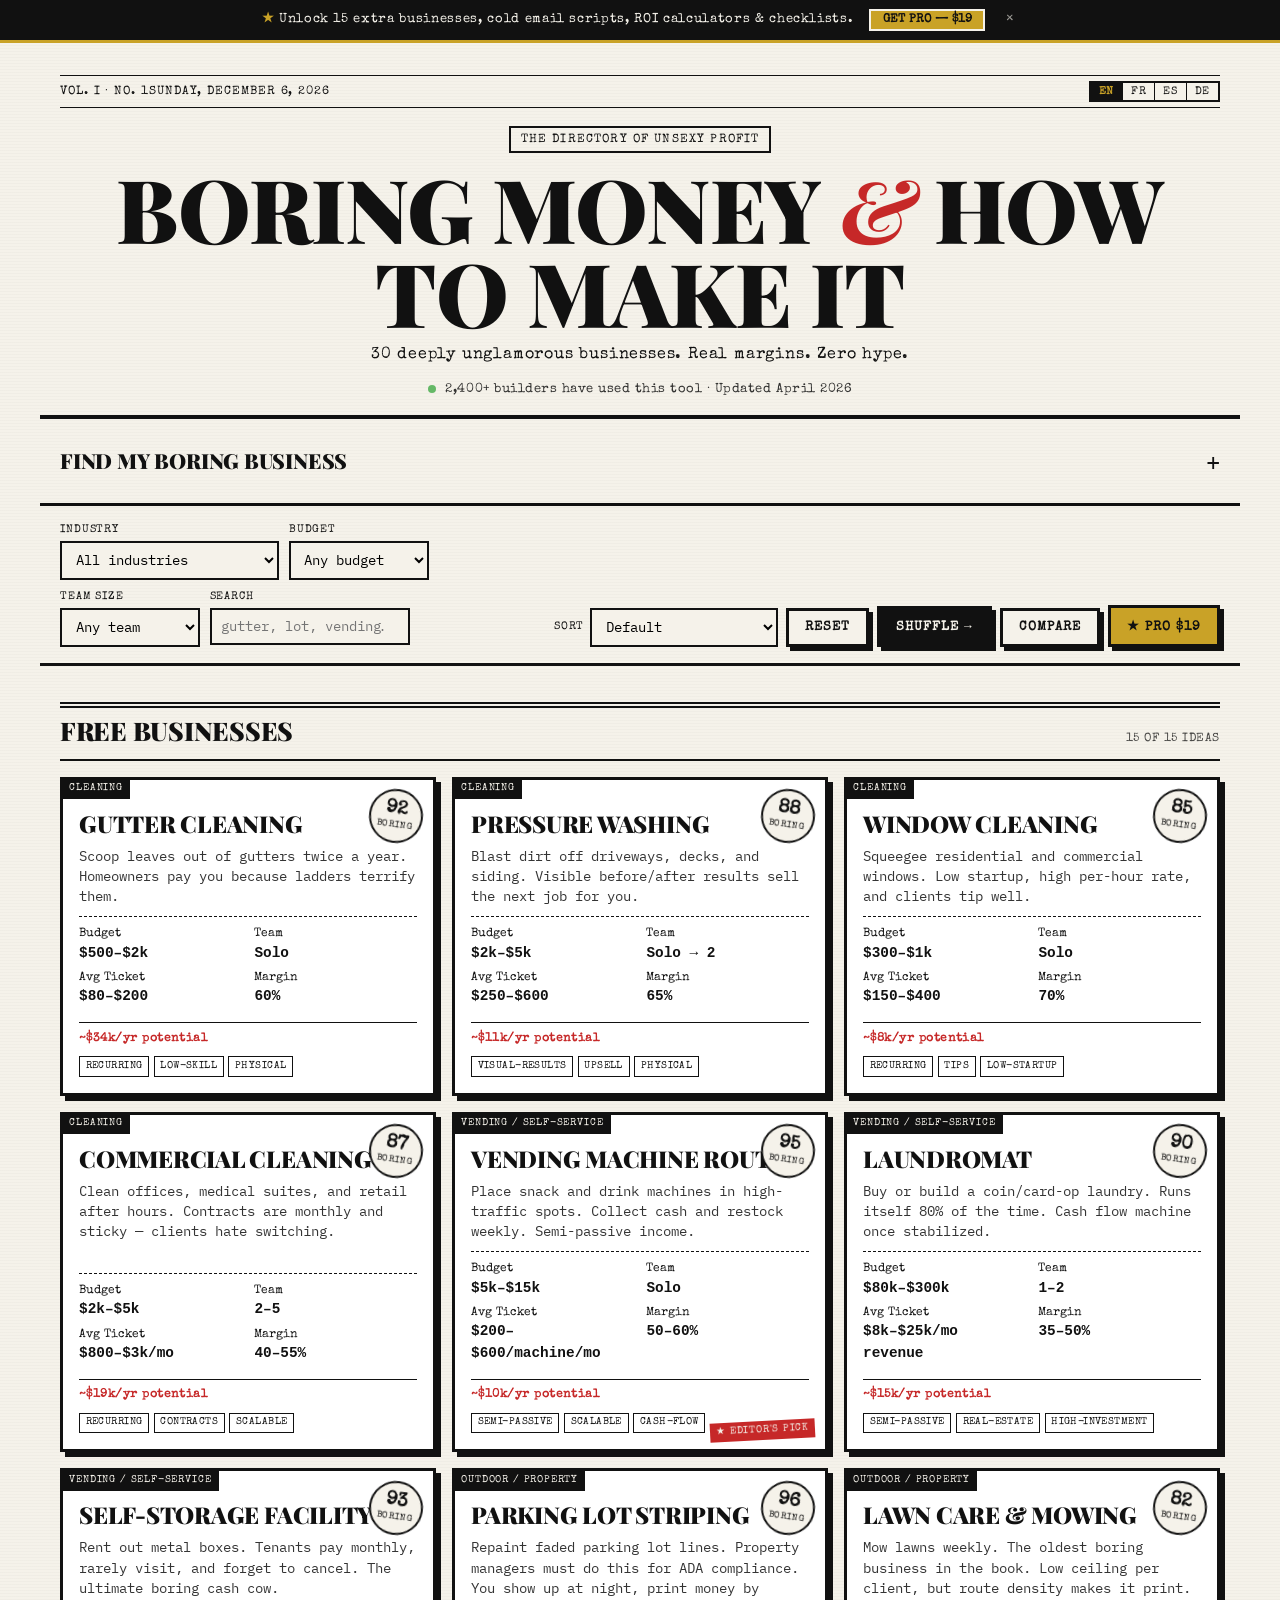
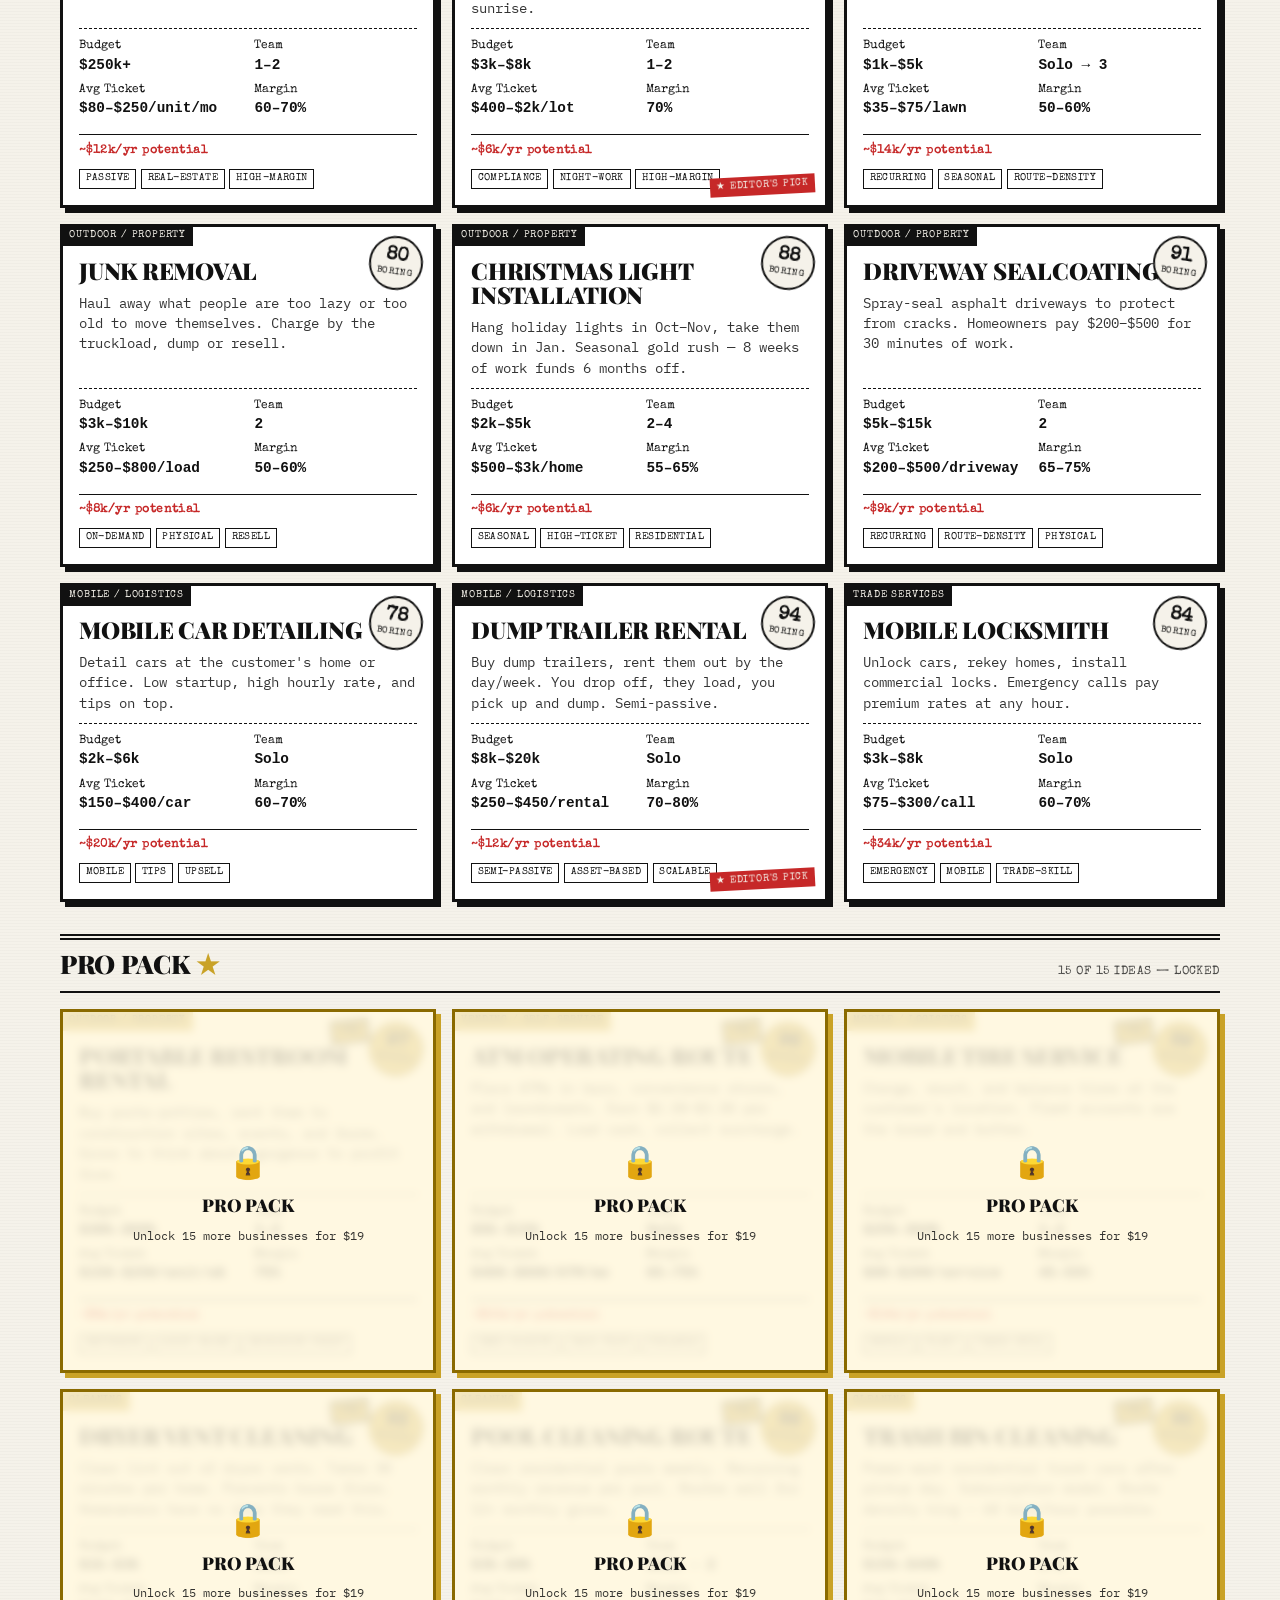
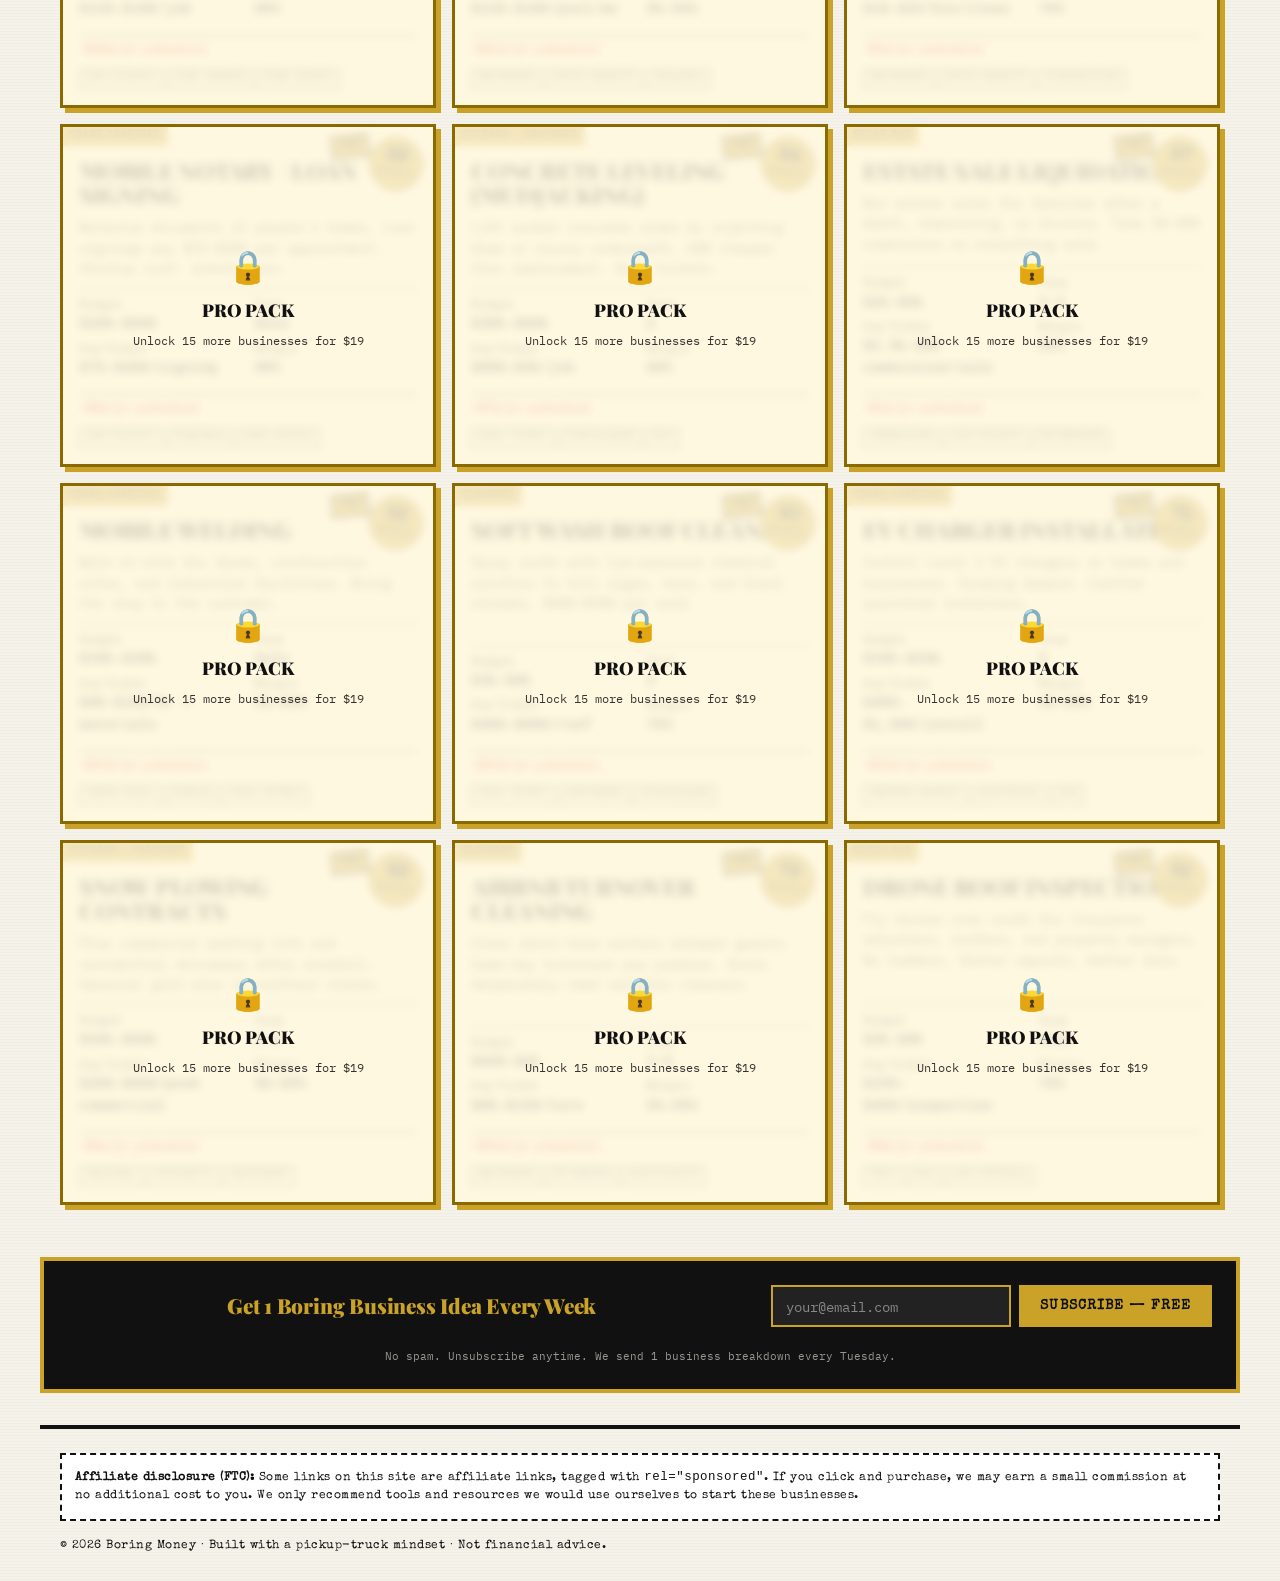
==== commit f11839c8: "Add language switcher UI (EN/FR/ES/DE) to boring-money.html CSS for lang-switcher button group and H" ====
--- a/boring-money.html
+++ b/boring-money.html
@@ -40,6 +40,19 @@
 h1,h2,h3,h4{font-family:'Playfair Display',Georgia,serif;font-weight:900;letter-spacing:-0.01em;line-height:1.05}
 .meta{font-family:'Special Elite',monospace;letter-spacing:0.04em;text-transform:uppercase;font-size:.78rem}
 
+/* ---------- Language switcher ---------- */
+.lang-switcher{
+  display:flex;gap:0;border:2px solid #111;margin-left:auto;
+}
+.lang-switcher button{
+  padding:.2rem .5rem;font-family:'Special Elite',monospace;font-size:.7rem;
+  letter-spacing:.06em;border:none;border-right:1px solid #111;
+  background:#f5f2ea;color:#111;text-transform:uppercase;
+}
+.lang-switcher button:last-child{border-right:none}
+.lang-switcher button.active{background:#111;color:#c9a227;font-weight:700}
+.lang-switcher button:hover:not(.active){background:#ddd}
+
 /* ---------- Pro banner (sticky, subtle) ---------- */
 .pro-banner{
   position:sticky;top:0;z-index:50;
@@ -614,7 +627,12 @@
   <div class="dateline">
     <span>Vol. I · No. 1</span>
     <span id="todayDate">—</span>
-    <span>Established online · Priced in USD</span>
+    <div class="lang-switcher">
+      <button class="active" data-lang="en">EN</button>
+      <button data-lang="fr">FR</button>
+      <button data-lang="es">ES</button>
+      <button data-lang="de">DE</button>
+    </div>
   </div>
   <span class="kicker">The Directory of Unsexy Profit</span>
   <h1>Boring Money <span class="amp">&amp;</span> How to Make It</h1>
